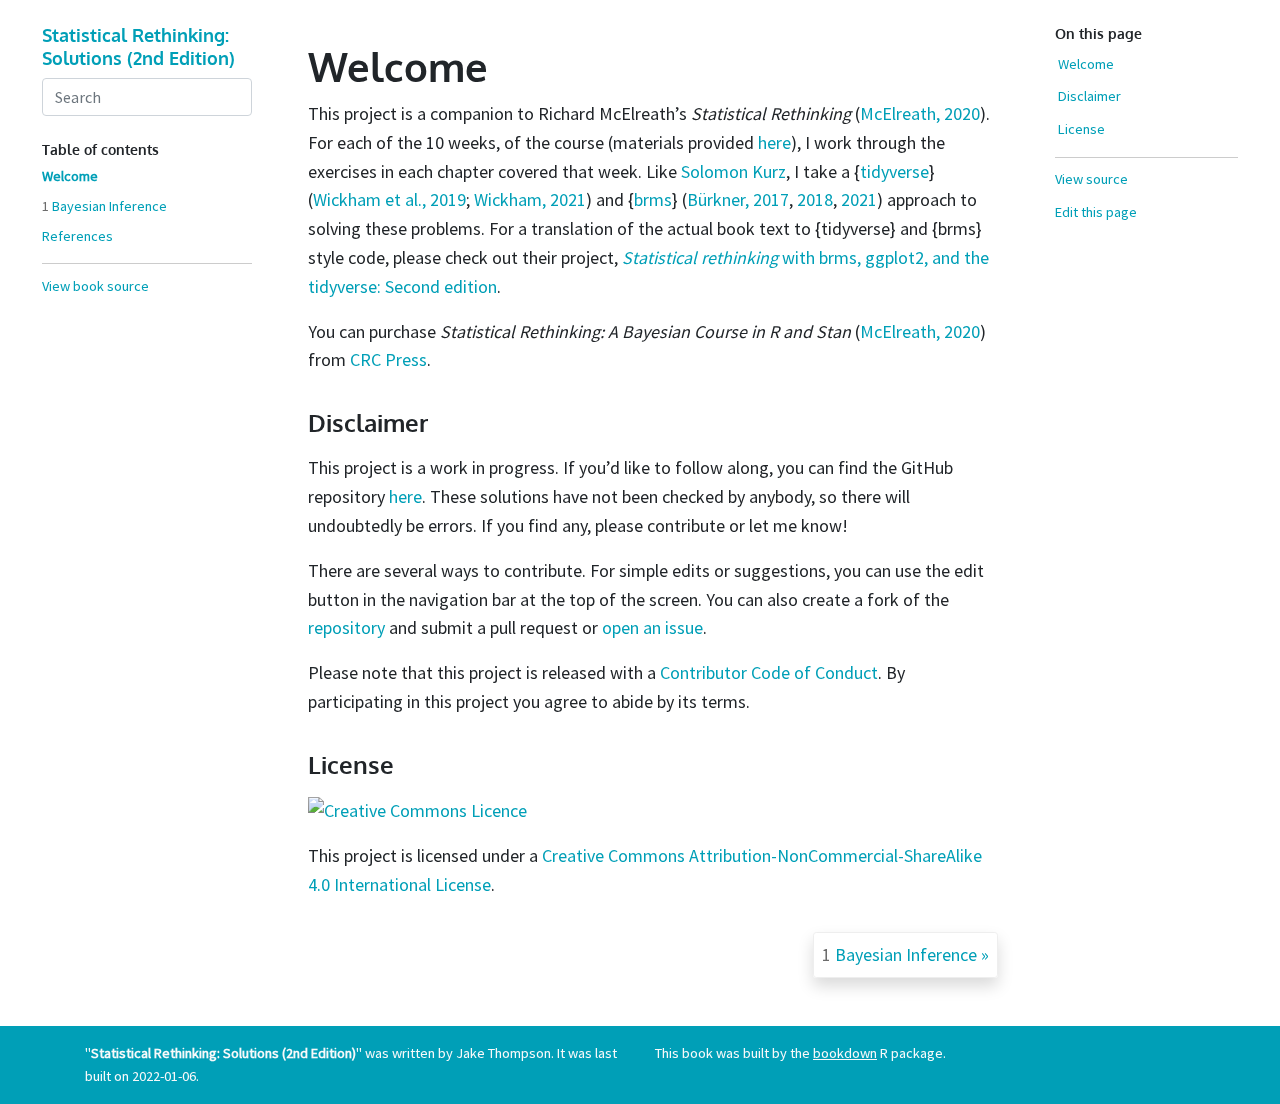
==== index.html @ bcd5f050 "Deploying to gh-pages from @ wjakethompson/sr2-solutions@e8ae9c642556e01609fbbc4aa5c7b23938e40234 🚀" ====
<!DOCTYPE html>
<html lang="en">
<head>
<meta http-equiv="Content-Type" content="text/html; charset=UTF-8">
<meta charset="utf-8">
<meta name="viewport" content="width=device-width, initial-scale=1, shrink-to-fit=no">
<title>Welcome | Statistical Rethinking: Solutions (2nd Edition)</title>
<meta name="author" content="Jake Thompson">
<meta name="description" content="This project contains solutions to exercises and homework for the second edition of Richard McElreath’s Statistical Rethinking: A Bayesian Course Using R and Stan. Solutions are offered using the tidyverse and brms packages. Thus, this project should be viewed as a companion to both the original book and Solomon Kurz’s translation of the text to tidyverse and brms syntax. Here, we extend the translation to also include solutions to the exercises and homework assignments associated with the course.">
<meta name="generator" content="bookdown 0.24 with bs4_book()">
<meta property="og:title" content="Welcome | Statistical Rethinking: Solutions (2nd Edition)">
<meta property="og:type" content="book">
<meta property="og:url" content="https://sr2-solutions.wjakethompson.com">
<meta property="og:description" content="This project contains solutions to exercises and homework for the second edition of Richard McElreath’s Statistical Rethinking: A Bayesian Course Using R and Stan. Solutions are offered using the tidyverse and brms packages. Thus, this project should be viewed as a companion to both the original book and Solomon Kurz’s translation of the text to tidyverse and brms syntax. Here, we extend the translation to also include solutions to the exercises and homework assignments associated with the course.">
<meta name="twitter:card" content="summary">
<meta name="twitter:title" content="Welcome | Statistical Rethinking: Solutions (2nd Edition)">
<meta name="twitter:site" content="@wjakethompson">
<meta name="twitter:description" content="This project contains solutions to exercises and homework for the second edition of Richard McElreath’s Statistical Rethinking: A Bayesian Course Using R and Stan. Solutions are offered using the tidyverse and brms packages. Thus, this project should be viewed as a companion to both the original book and Solomon Kurz’s translation of the text to tidyverse and brms syntax. Here, we extend the translation to also include solutions to the exercises and homework assignments associated with the course.">
<!-- JS --><script src="https://cdnjs.cloudflare.com/ajax/libs/clipboard.js/2.0.6/clipboard.min.js" integrity="sha256-inc5kl9MA1hkeYUt+EC3BhlIgyp/2jDIyBLS6k3UxPI=" crossorigin="anonymous"></script><script src="https://cdnjs.cloudflare.com/ajax/libs/fuse.js/6.4.6/fuse.js" integrity="sha512-zv6Ywkjyktsohkbp9bb45V6tEMoWhzFzXis+LrMehmJZZSys19Yxf1dopHx7WzIKxr5tK2dVcYmaCk2uqdjF4A==" crossorigin="anonymous"></script><script src="https://kit.fontawesome.com/6ecbd6c532.js" crossorigin="anonymous"></script><script src="libs/header-attrs-2.11/header-attrs.js"></script><script src="libs/jquery-3.6.0/jquery-3.6.0.min.js"></script><meta name="viewport" content="width=device-width, initial-scale=1, shrink-to-fit=no">
<link href="libs/bootstrap-4.6.0/bootstrap.min.css" rel="stylesheet">
<script src="libs/bootstrap-4.6.0/bootstrap.bundle.min.js"></script><link href="libs/_Source%20Sans%20Pro-0.4.0/font.css" rel="stylesheet">
<link href="libs/_Fira%20Code-0.4.0/font.css" rel="stylesheet">
<link href="libs/_Oxygen-0.4.0/font.css" rel="stylesheet">
<script src="libs/bs3compat-0.3.1/transition.js"></script><script src="libs/bs3compat-0.3.1/tabs.js"></script><script src="libs/bs3compat-0.3.1/bs3compat.js"></script><link href="libs/bs4_book-1.0.0/bs4_book.css" rel="stylesheet">
<script src="libs/bs4_book-1.0.0/bs4_book.js"></script><script src="https://cdnjs.cloudflare.com/ajax/libs/autocomplete.js/0.38.0/autocomplete.jquery.min.js" integrity="sha512-GU9ayf+66Xx2TmpxqJpliWbT5PiGYxpaG8rfnBEk1LL8l1KGkRShhngwdXK1UgqhAzWpZHSiYPc09/NwDQIGyg==" crossorigin="anonymous"></script><script src="https://cdnjs.cloudflare.com/ajax/libs/mark.js/8.11.1/mark.min.js" integrity="sha512-5CYOlHXGh6QpOFA/TeTylKLWfB3ftPsde7AnmhuitiTX4K5SqCLBeKro6sPS8ilsz1Q4NRx3v8Ko2IBiszzdww==" crossorigin="anonymous"></script><!-- CSS --><link rel="stylesheet" href="assets/style.css">
</head>
<body data-spy="scroll" data-target="#toc">

<div class="container-fluid">
<div class="row">
  <header class="col-sm-12 col-lg-3 sidebar sidebar-book"><a class="sr-only sr-only-focusable" href="#content">Skip to main content</a>

    <div class="d-flex align-items-start justify-content-between">
      <h1>
        <a href="index.html" title="">Statistical Rethinking: Solutions (2nd Edition)</a>
      </h1>
      <button class="btn btn-outline-primary d-lg-none ml-2 mt-1" type="button" data-toggle="collapse" data-target="#main-nav" aria-expanded="true" aria-controls="main-nav"><i class="fas fa-bars"></i><span class="sr-only">Show table of contents</span></button>
    </div>

    <div id="main-nav" class="collapse-lg">
      <form role="search">
        <input id="search" class="form-control" type="search" placeholder="Search" aria-label="Search">
</form>

      <nav aria-label="Table of contents"><h2>Table of contents</h2>
        <ul class="book-toc list-unstyled">
<li><a class="active" href="index.html">Welcome</a></li>
<li><a class="" href="bayesian-inference.html"><span class="header-section-number">1</span> Bayesian Inference</a></li>
<li><a class="" href="references.html">References</a></li>
</ul>

        <div class="book-extra">
          <p><a id="book-repo" href="https://github.com/wjakethompson/sr2-solutions">View book source <i class="fab fa-github"></i></a></p>
        </div>
      </nav>
</div>
  </header><main class="col-sm-12 col-md-9 col-lg-7" id="content"><!--bookdown:title:end--><!--bookdown:title:start--><div id="welcome" class="section level1 unnumbered">
<h1>Welcome<a class="anchor" aria-label="anchor" href="#welcome"><i class="fas fa-link"></i></a>
</h1>
<p>This project is a companion to Richard McElreath’s <em>Statistical Rethinking</em> <span class="citation">(<a href="references.html#ref-sr2" role="doc-biblioref">McElreath, 2020</a>)</span>. For each of the 10 weeks, of the course (materials provided <a href="https://github.com/rmcelreath/stat_rethinking_2022">here</a>), I work through the exercises in each chapter covered that week. Like <a href="https://twitter.com/SolomonKurz">Solomon Kurz</a>, I take a {<a href="https://tidyverse.tidyverse.org/">tidyverse</a>} <span class="citation">(<a href="references.html#ref-tidyverse2019" role="doc-biblioref">Wickham et al., 2019</a>; <a href="references.html#ref-R-tidyverse" role="doc-biblioref">Wickham, 2021</a>)</span> and {<a href="https://paul-buerkner.github.io/brms/">brms</a>} <span class="citation">(<a href="references.html#ref-brms2017" role="doc-biblioref">Bürkner, 2017</a>, <a href="references.html#ref-brms2018" role="doc-biblioref">2018</a>, <a href="references.html#ref-R-brms" role="doc-biblioref">2021</a>)</span> approach to solving these problems. For a translation of the actual book text to {tidyverse} and {brms} style code, please check out their project, <a href="https://bookdown.org/content/4857"><em>Statistical rethinking</em> with brms, ggplot2, and the tidyverse: Second edition</a>.</p>
<p>You can purchase <em>Statistical Rethinking: A Bayesian Course in R and Stan</em> <span class="citation">(<a href="references.html#ref-sr2" role="doc-biblioref">McElreath, 2020</a>)</span> from <a href="https://www.routledge.com/Statistical-Rethinking-A-Bayesian-Course-with-Examples-in-R-and-STAN/McElreath/p/book/9780367139919?utm_source=crcpress.com&amp;utm_medium=referral">CRC Press</a>.</p>
<div id="disclaimer" class="section level2 unnumbered">
<h2>Disclaimer<a class="anchor" aria-label="anchor" href="#disclaimer"><i class="fas fa-link"></i></a>
</h2>
<p>This project is a work in progress. If you’d like to follow along, you can find the GitHub repository <a href="https://github.com/wjakethompson/sr2-solutions">here</a>. These solutions have not been checked by anybody, so there will undoubtedly be errors. If you find any, please contribute or let me know!</p>
<p>There are several ways to contribute. For simple edits or suggestions, you can use the edit button in the navigation bar at the top of the screen. You can also create a fork of the <a href="https://github.com/wjakethompson/sr2-solutions">repository</a> and submit a pull request or <a href="https://github.com/wjakethompson/sr2-solutions/issues">open an issue</a>.</p>
<p>Please note that this project is released with a <a href="https://github.com/wjakethompson/sr2-solutions/blob/main/CODE_OF_CONDUCT.md">Contributor Code of Conduct</a>. By participating in this project you agree to abide by its terms.</p>
</div>
<div id="license" class="section level2 unnumbered">
<h2>License<a class="anchor" aria-label="anchor" href="#license"><i class="fas fa-link"></i></a>
</h2>
<p><a rel="license" href="http://creativecommons.org/licenses/by-nc-sa/4.0/"><img alt="Creative Commons Licence" style="border-width:0" src="https://i.creativecommons.org/l/by-nc-sa/4.0/88x31.png"></a></p>
<p>This project is licensed under a <a rel="license" href="http://creativecommons.org/licenses/by-nc-sa/4.0/">Creative Commons Attribution-NonCommercial-ShareAlike 4.0 International License</a>.</p>

</div>
</div>
  <div class="chapter-nav">
<div class="empty"></div>
<div class="next"><a href="bayesian-inference.html"><span class="header-section-number">1</span> Bayesian Inference</a></div>
</div></main><div class="col-md-3 col-lg-2 d-none d-md-block sidebar sidebar-chapter">
    <nav id="toc" data-toggle="toc" aria-label="On this page"><h2>On this page</h2>
      <ul class="nav navbar-nav">
<li><a class="nav-link" href="#welcome">Welcome</a></li>
<li><a class="nav-link" href="#disclaimer">Disclaimer</a></li>
<li><a class="nav-link" href="#license">License</a></li>
</ul>

      <div class="book-extra">
        <ul class="list-unstyled">
<li><a id="book-source" href="https://github.com/wjakethompson/sr2-solutions/blob/main/index.Rmd">View source <i class="fab fa-github"></i></a></li>
          <li><a id="book-edit" href="https://github.com/wjakethompson/sr2-solutions/edit/main/index.Rmd">Edit this page <i class="fab fa-github"></i></a></li>
        </ul>
</div>
    </nav>
</div>

</div>
</div> <!-- .container -->

<footer class="bg-primary text-light mt-5"><div class="container"><div class="row">

  <div class="col-12 col-md-6 mt-3">
    <p>"<strong>Statistical Rethinking: Solutions (2nd Edition)</strong>" was written by Jake Thompson. It was last built on 2022-01-06.</p>
  </div>

  <div class="col-12 col-md-6 mt-3">
    <p>This book was built by the <a class="text-light" href="https://bookdown.org">bookdown</a> R package.</p>
  </div>

</div></div>
</footer>
</body>
</html>
---- libs/_Oxygen-0.4.0/font.css ----
@font-face {
  font-family: 'Oxygen';
  font-style: normal;
  font-weight: 700;
  font-display: swap;
  src: url(2sDcZG1Wl4LcnbuCNWgDbA.woff) format('woff');
}
---- libs/bs4_book-1.0.0/bs4_book.css ----
/* Page structure ----------------------------------------------------------

+-----+-----------------+------+--------------+
|     | sidebar-chapter | main | sidebar-book |
+=====+=================+======+==============+
| sml | 12 (collapsed)  | 12   | -            |
| md  | 12 (collapsed)  | 9    | 3            |
| lg  | 3               | 7    | 2            |
+-----+-----------------+------+--------------+

Side uses container-fluid so we set up some additional breakpoints, to ensure
that the columns never get too wide, either individually or collectively.

*/


@media (min-width: 1200px) {
  .container-fluid {
    max-width: 95rem;
  }
  .container-fluid .row {
    justify-content: space-evenly;
  }
  .container-fluid main {
    max-width: 45rem;
  }
  .sidebar {
    max-width: 15rem;
  }

  /* Increase font-size for very wide devices */
  body {
    font-size: 18px
  }
}

main {margin-top: 1rem;}

@media (max-width: 991.98px) {
  .sidebar {
    max-width: 100%;
  }

  .collapse-lg {
    display: none;
    padding: 1rem;
    border-radius: 0.2rem;
    background: #fafafa;
    margin-top: 0.5rem;
    margin-bottom: 1rem;
    box-shadow: 5px 5px 10px rgba(0.1, 0.1, 0.1, 0.5);
    border: 1px solid var(--primary);
  }
  .book-toc {
    column-count: 2;
  }
  .sidebar-book, main {
    padding-left: 1rem;
  }
  .sidebar-book {
    margin-top: 1rem;
  }
}
@media (min-width: 992px) {
  .collapse-lg {
    display: block !important;
  }
}
.collapse-lg.show {
  display: block;
}

@media (min-width: 768px) {
  .sidebar-chapter {
    position: sticky;
    max-height: 100vh;
    top: 0;
    overflow-y: auto;
  }
}

@media (min-width: 992px) {
  .sidebar-book {
    position: sticky;
    max-height: 100vh;
    top: 0;
    overflow-y: auto;
  }
}

/* Chapter nav ----------------------------------------- */

.chapter-nav {
  display: flex;
  justify-content: space-between;
  margin-top: 2rem;
}
.chapter-nav .prev, .chapter-nav .next {
  padding: 0.5rem;
  border: 1px solid #eee;
  border-radius: 0.2rem;
  box-shadow: 0 .5rem 1rem rgba(0,0,0,.15);
}
.chapter-nav .empty {
  border: none;
}
.chapter-nav .prev a:before {
  content: "« ";
}
.chapter-nav .next a:after {
  content: " »";
}

/* Sidebar ------------------------------------------------------ */

.sidebar h1, .sidebar h2 {
  margin-top: 1.5rem;
  margin-bottom: 0.5rem;
}
.sidebar h1 {
  font-size: 1.1rem;
}
@media (max-width: 991.98px) {
  .sidebar h1 {
    font-size: 1.5rem;
    margin-top: 0rem;
  }
}
.sidebar h2 {
  font-size: 0.9rem;
}

.sidebar hr {
  margin: 0 0 0.5rem 0;
}

.sidebar li {
  margin-bottom: 0.5rem;
  font-size: 0.9rem;
  line-height: 1.5;
}

.sidebar li.book-part {
  margin-top: 1rem;
}

.book-toc .active {
  font-weight: bolder;
}

.book-extra {
  border-top: 1px solid #ccc;
  margin-top: 0.5rem;
  padding-top: 0.5rem;
  font-size: 0.9rem;
}

.book-extra i {
  font-size: 1.2em;
}

/* Sticky footer ----------------------------------------- */
html, body {height: 100%}

body {
  display: flex;
  flex-direction: column;
}
.container-fluid {
  flex: 1 0 auto;
}
footer {
  flex-shrink: 0;
  font-size: 0.9rem;

}
footer a {
  text-decoration: underline;
}

/* Scrollspy --------------------------------------------- */

nav[data-toggle="toc"] .nav > li {
  margin-bottom: calc(0.5rem - 3px);
}

nav[data-toggle="toc"] .nav > li > a {
  padding: 3px;
  display: block;
}

nav[data-toggle="toc"] .nav > li > a:hover {
  text-decoration: underline;
}

nav[data-toggle="toc"] .nav a.nav-link.active,
nav[data-toggle="toc"] .nav .nav-link.active > li > a {
  background-color: #eee;
}

/* Nav: second level (shown on .active) */
nav[data-toggle="toc"] .nav-link + ul {
  display: none;
}
nav[data-toggle="toc"] .nav-link.active + ul {
  margin-top: 3px;
  display: block;
}

nav[data-toggle="toc"] .nav .nav > li {
  margin-bottom: 0;
}
nav[data-toggle="toc"] .nav .nav > li > a {
  margin-left: 10px;
}
/* Figures -------------------------------------------- */

.figure, .inline-figure {
  width: 100%;
  overflow-x: auto;
}

.inline-figure {
  border: solid 2px #f1f1f1;
  margin-bottom: 1rem; /* to match <p> */
}

.figure {
  border-top: 2px solid #eee;
  border-bottom: 2px solid #eee;
  margin:  1.5rem -0.5rem 1rem -0.5rem;
  padding: 1.5rem    0    1rem      1rem;
}

@media (max-width: 767.98px) {
  .figure {
    margin: 1.5rem -1rem 1.5rem -1rem;
    padding: 1.5rem;
    width: 100vw;
  }
}

caption, p.caption {
  text-align: left;
  margin-top: 1rem;
  margin-bottom: 0;
  font-size: 0.9rem;
  color: #777;
}

/* Headings -------------------------------------------- */

h2 {
  margin-top: 2rem;
  margin-bottom: 1rem;
  font-size: 1.5rem;
}
h3 { margin-top: 1.5em; font-size: 1.2rem; }
h4 { margin-top: 1.5em; font-size: 1.1rem; }
h5 { margin-top: 1.5em; font-size: 1rem; }

h1, h2, h3, h4, h5 {
  line-height: 1.3;
}

.header-section-number {
  color: #6C6C6C;
  font-weight: normal;
}

.dropdown-item .header-section-number {
  position: absolute;
  width: 2rem;
  left: -1rem;
  display: block;
  text-align: right;
}

.anchor {
  font-size: max(0.5em, 1rem);
  margin-left: 0.5rem;
  display: none;
}
h1:hover .anchor,
h2:hover .anchor,
h3:hover .anchor,
h4:hover .anchor,
h5:hover .anchor,
h6:hover .anchor {
  display: inline;
}

/* Tables ---------------------------------------------- */

.inline-table {
  overflow-x: auto;
}

table.kable_wrapper td {
  vertical-align: top;
}


/* Footnotes --------------------------------------------- */

.popover {
  max-width: min(100vw, 32rem);
  font-size: 0.9rem;
  box-shadow: 4px 4px 8px rgba(0, 0, 0, 0.3);
}
.popover-body {
  padding: 0.75rem;
}
.popover-body p:last-child {
  margin-bottom: 0;
}

a.footnote-ref {
  cursor: pointer;
}

/* Search ---------------------------------------------- */

mark {
  background: linear-gradient(-100deg,
    hsla(48,92%,75%,.3),
    hsla(48,92%,75%,.7) 95%,
    hsla(48,92%,75%,.1)
  )
}

.algolia-autocomplete .aa-hint {
  color: #999;
}
.algolia-autocomplete .aa-dropdown-menu {
  width: min(100%, 20rem);
  background-color: #fff;
  border: 1px solid var(--gray);
  border-radius: 0.2rem;
  margin-top: 2px;

  max-height: 50vh;
  overflow-y: auto;
}
.algolia-autocomplete .aa-dropdown-menu .aa-suggestion {
  cursor: pointer;
  padding: 5px 4px;
  border-bottom: 1px #ddd solid;
  font-size: 0.9rem;
}
.algolia-autocomplete .aa-dropdown-menu .aa-suggestion.aa-cursor {
  background-color: #B2D7FF;
}

/* Code ------------------------------------------------ */

pre {
  position: relative;
  overflow: auto;
  border: 1px solid #eee;
  padding: 0.5rem;
  margin: 0 -0.5rem 1rem -0.5rem;
  background-image: linear-gradient(160deg,#f8f8f8 0,#f1f1f1 100%);
}

@media (max-width: 767.98px) {
  /* Make background span full width on mobile */
  .section > .sourceCode > pre {
    margin: 0 -1rem 1rem -1rem;
    padding: 0.5rem 1rem;
    width: 100vw;
  }
}

code {
  background-color: #f8f8f8;
}

pre code {
  background-color: transparent;
  word-break: normal; /* force wide blocks to scroll, not wrap */
  word-wrap: normal;
}

pre, code {
  border-radius: 0.2rem;
  color: #212529; /* match text colour */
}
code a:any-link {
  color: inherit; /* use colour from syntax highlighting */
  text-decoration: underline;
  text-decoration-color: #ccc;
}

/* copy button */

div.sourceCode {
  position: relative;
}

.btn-copy {
  position: absolute;
  top: 0rem;
  right: -0.5rem; /* coherent with pre margin rule */
}

div.sourceCode > button {
  filter: opacity(50%);
}

div.sourceCode > button:hover {
  filter: opacity(100%);
}

div.sourceCode > button > i.bi::before {
  display: inline-block;
  height: 1rem;
  width: 1rem;
  content: "";
  vertical-align: -0.125em;
  background-image: url('data:image/svg+xml,<svg xmlns="http://www.w3.org/2000/svg" width="16" height="16" fill="currentColor" viewBox="0 0 16 16"><path d="M4 1.5H3a2 2 0 0 0-2 2V14a2 2 0 0 0 2 2h10a2 2 0 0 0 2-2V3.5a2 2 0 0 0-2-2h-1v1h1a1 1 0 0 1 1 1V14a1 1 0 0 1-1 1H3a1 1 0 0 1-1-1V3.5a1 1 0 0 1 1-1h1v-1z"/><path d="M9.5 1a.5.5 0 0 1 .5.5v1a.5.5 0 0 1-.5.5h-3a.5.5 0 0 1-.5-.5v-1a.5.5 0 0 1 .5-.5h3zm-3-1A1.5 1.5 0 0 0 5 1.5v1A1.5 1.5 0 0 0 6.5 4h3A1.5 1.5 0 0 0 11 2.5v-1A1.5 1.5 0 0 0 9.5 0h-3z"/></svg>');
  background-repeat: no-repeat;
  background-size: 1rem 1rem;
}

div.sourceCode > button.btn-copy-checked > .bi::before {
  background-image: url('data:image/svg+xml,<svg xmlns="http://www.w3.org/2000/svg" width="16" height="16" fill="currentColor" viewBox="0 0 16 16"><path d="M13.854 3.646a.5.5 0 0 1 0 .708l-7 7a.5.5 0 0 1-.708 0l-3.5-3.5a.5.5 0 1 1 .708-.708L6.5 10.293l6.646-6.647a.5.5 0 0 1 .708 0z"/></svg>');
}

/* https://github.com/rstudio/distill/blob/master/inst/rmarkdown/templates/distill_article/resources/a11y.theme + https://gist.github.com/hadley/f53b6e92df20994fdabe6562d284728a */
code span.ot {color:#007faa}
code span.at {color:#7d9029}
code span.ss {color:#bb6688}
code span.an {color:#545454;}
code span.fu {color:#4254A7}
code span.st {color:#008000}
code span.cf {color:#007faa;}
code span.op {color:#696969}
code span.er {color:#ff0000;}
code span.bn {color:#a1024a}
code span.al {color:#ff0000;}
code span.va {color:#19177c}
code span.bu {}
code span.ex {}
code span.pp {color:#bc7a00}
code span.in {color:#545454;}
code span.vs {color:#008000}
code span.wa {color:#545454; font-style: italic}
code span.do {color:#ba2121; font-style: italic}
code span.im {}
code span.ch {color:#008000}
code span.dt {color:#aa5d00}
code span.fl {color:#a1024a}
code span.co {color:#545454}
code span.cv {color:#545454; font-style: italic}
code span.cn {color:#d91e18}
code span.sc {color:#008000}
code span.dv {color:#a1024a}
code span.kw {color:#007faa;}

/* Misc typography ---------------------------------------------- */

a {
  overflow-wrap: break-word;
  word-wrap: break-word;
}

blockquote {
  border-left: 0.5rem solid #eee;
  padding-left: 0.5rem;
  margin-left: -0.5rem;
}

body {
  line-height: 1.6;
}

.smallcaps {
  font-variant: small-caps;
}

/* special callout blocks */

.rmdnote, .rmdcaution, .rmdimportant, .rmdtip, .rmdwarning {
  margin: 1rem calc(-2px - 0.5em);
  padding: 1rem;
  border: 2px solid #eee;
}

.rmdnote > *:last-child, .rmdcaution > *:last-child, .rmdimportant > *:last-child, .rmdtip > *:last-child, .rmdwarning > *:last-child {
  margin-bottom: 0;
}

@media (max-width: 767.98px) {
  .rmdnote, .rmdcaution, .rmdimportant, .rmdtip, .rmdwarning {
    margin: 1rem -1rem;
    border-width: 4px;
  }
}

.rmdnote {
  border-color: var(--primary);
}
.rmdimportant {
  border-color: var(--success);
}
.rmdcaution {
  border-color: var(--danger);
}
.rmdwarning {
  border-color: var(--warning);
}
.rmdtip {
  border-color: var(--info);
}

.rmdcaution pre, .rmdimportant pre, .rmdnote pre, .rmdtip pre, .rmdwarning pre {
  /* Make code blocks full width in rmdnote */
  margin: 0 -1rem 1rem -1rem;
  padding: 1rem;
}

.rmdcaution .btn-copy, .rmdimportant .btn-copy, .rmdnote .btn-copy, .rmdtip .btn-copy, .rmdwarning .btn-copy {
  /* Needs to be set according to margin in callout pre block */
  right: -1rem;
}

main ul {
 list-style-type: square;
}
main ol, main ul {
  padding-left: 25px;
  margin-bottom: 0;
}
main li {
  margin-bottom: 0.5rem;
}
main ol > li:first-child, main ul > li:first-child {
  margin-top: 0.5rem;
}

/* Cover image */

img.cover {
  float: right;
  margin: 0 1rem 0 1rem;
  box-shadow: 0 .5rem 1rem rgba(0,0,0,.15);
}
@media (max-width: 767.98px) {
  img.cover {
    float: none;
    display: block;
    margin: 0 auto 1rem auto;
  }
}
---- assets/style.css ----
/* -----------div tips------------- */
div.csl-entry {
    padding-bottom: 1rem;
    text-indent: -1.5rem;
    margin-left: 1.5rem;
}

div.question pre {
  font-size: 80%;
  margin-bottom: 0rem;
}

div.question {
  padding: 0.5em 1em 0.5em 1em;
  margin: 1em -0.5em;
  color: #272727;
  background-color: #d6faff;
}

div.question blockquote {
  border-left: 4px solid #009fb7;
  margin-bottom: 0;
  padding-bottom: 0.05em;
  padding-top:0.05em;
  color: #272727;
  opacity: 1;
}

div.question div.sourceCode {
  margin-left: -0.5rem;
  border-left: 4px solid #009fb7;
  padding-top: 0.5rem;
  padding-bottom: 0.5rem;
  padding-left: 1.5rem;
}

/*

.book .book-body .page-wrapper .page-inner section.normal .question blockquote {
  margin-bottom: 0;
  padding-bottom: 0.01em;
  border-left-width: 4px;
  border-left-style: solid;
  border-left-color: #009fb7;
  color: #272727;
  opacity: 1;
}

.book .book-body .page-wrapper .page-inner section.normal .question blockquote:last-child {
  margin-bottom: 0;
  padding-bottom: 0;
  border-left-width: 4px;
  border-left-style: solid;
  border-left-color: #009fb7;
  color: #272727;
  opacity: 1;
}

div.question .sourceCode {
  margin-bottom: 0;
  margin-top: 0;
  border-left-width: 4px;
  border-left-style: solid;
  border-left-color: #009fb7;
  padding: 0 0 0.85em 0.85em;
}

div.question.code-question .sourceCode {
  margin-bottom: 0.85em;
  margin-top: 0;
  border-left-width: 4px;
  border-left-style: solid;
  border-left-color: #009fb7;
  padding: 0 0 0 0.85em;
}

div.table-question {
  padding-left: 0.85em;
  border-left: 4px solid #009fb7;
}

div.question.code-question div.table-question {
  padding-bottom: 0.01em;
}

div.question.return {
  background-color: #ffd6d6;
}

.book .book-body .page-wrapper .page-inner section.normal .question.return blockquote {
  border-left-color: #ff0000;
}

.book .book-body .page-wrapper .page-inner section.normal .question.return blockquote:last-child {
  border-left-color: #ff0000;
}

*/
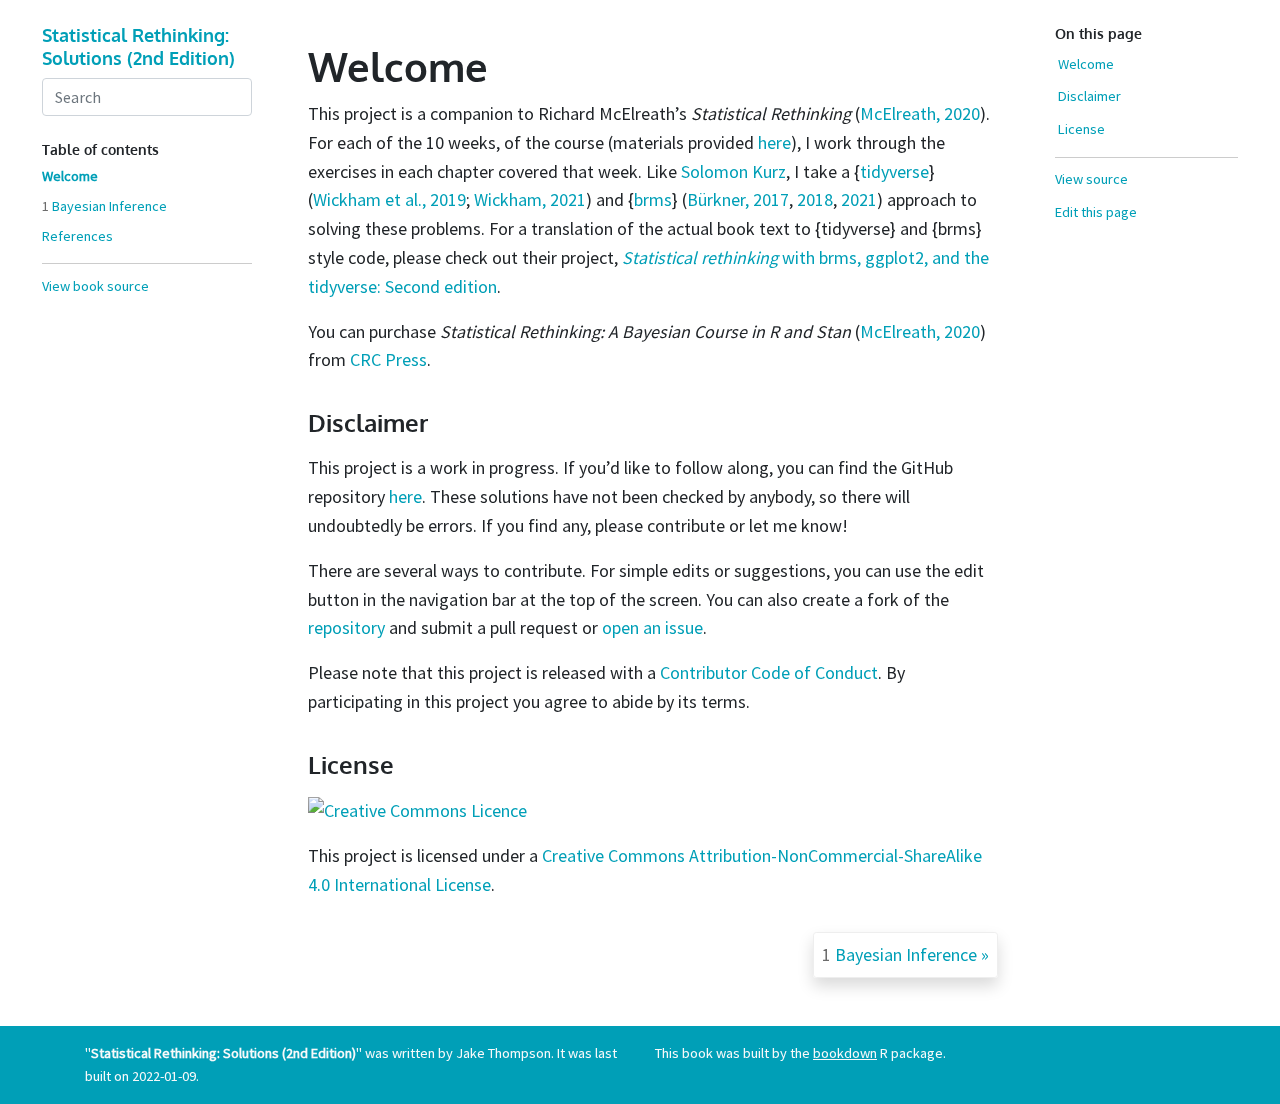
==== commit 92e4ea57: "Deploying to gh-pages from @ wjakethompson/sr2-solutions@dc14f895cdaeed038a3b710b3358fd3ae7be565c 🚀" ====
--- a/index.html
+++ b/index.html
@@ -100,7 +100,7 @@
 <footer class="bg-primary text-light mt-5"><div class="container"><div class="row">
 
   <div class="col-12 col-md-6 mt-3">
-    <p>"<strong>Statistical Rethinking: Solutions (2nd Edition)</strong>" was written by Jake Thompson. It was last built on 2022-01-06.</p>
+    <p>"<strong>Statistical Rethinking: Solutions (2nd Edition)</strong>" was written by Jake Thompson. It was last built on 2022-01-09.</p>
   </div>
 
   <div class="col-12 col-md-6 mt-3">
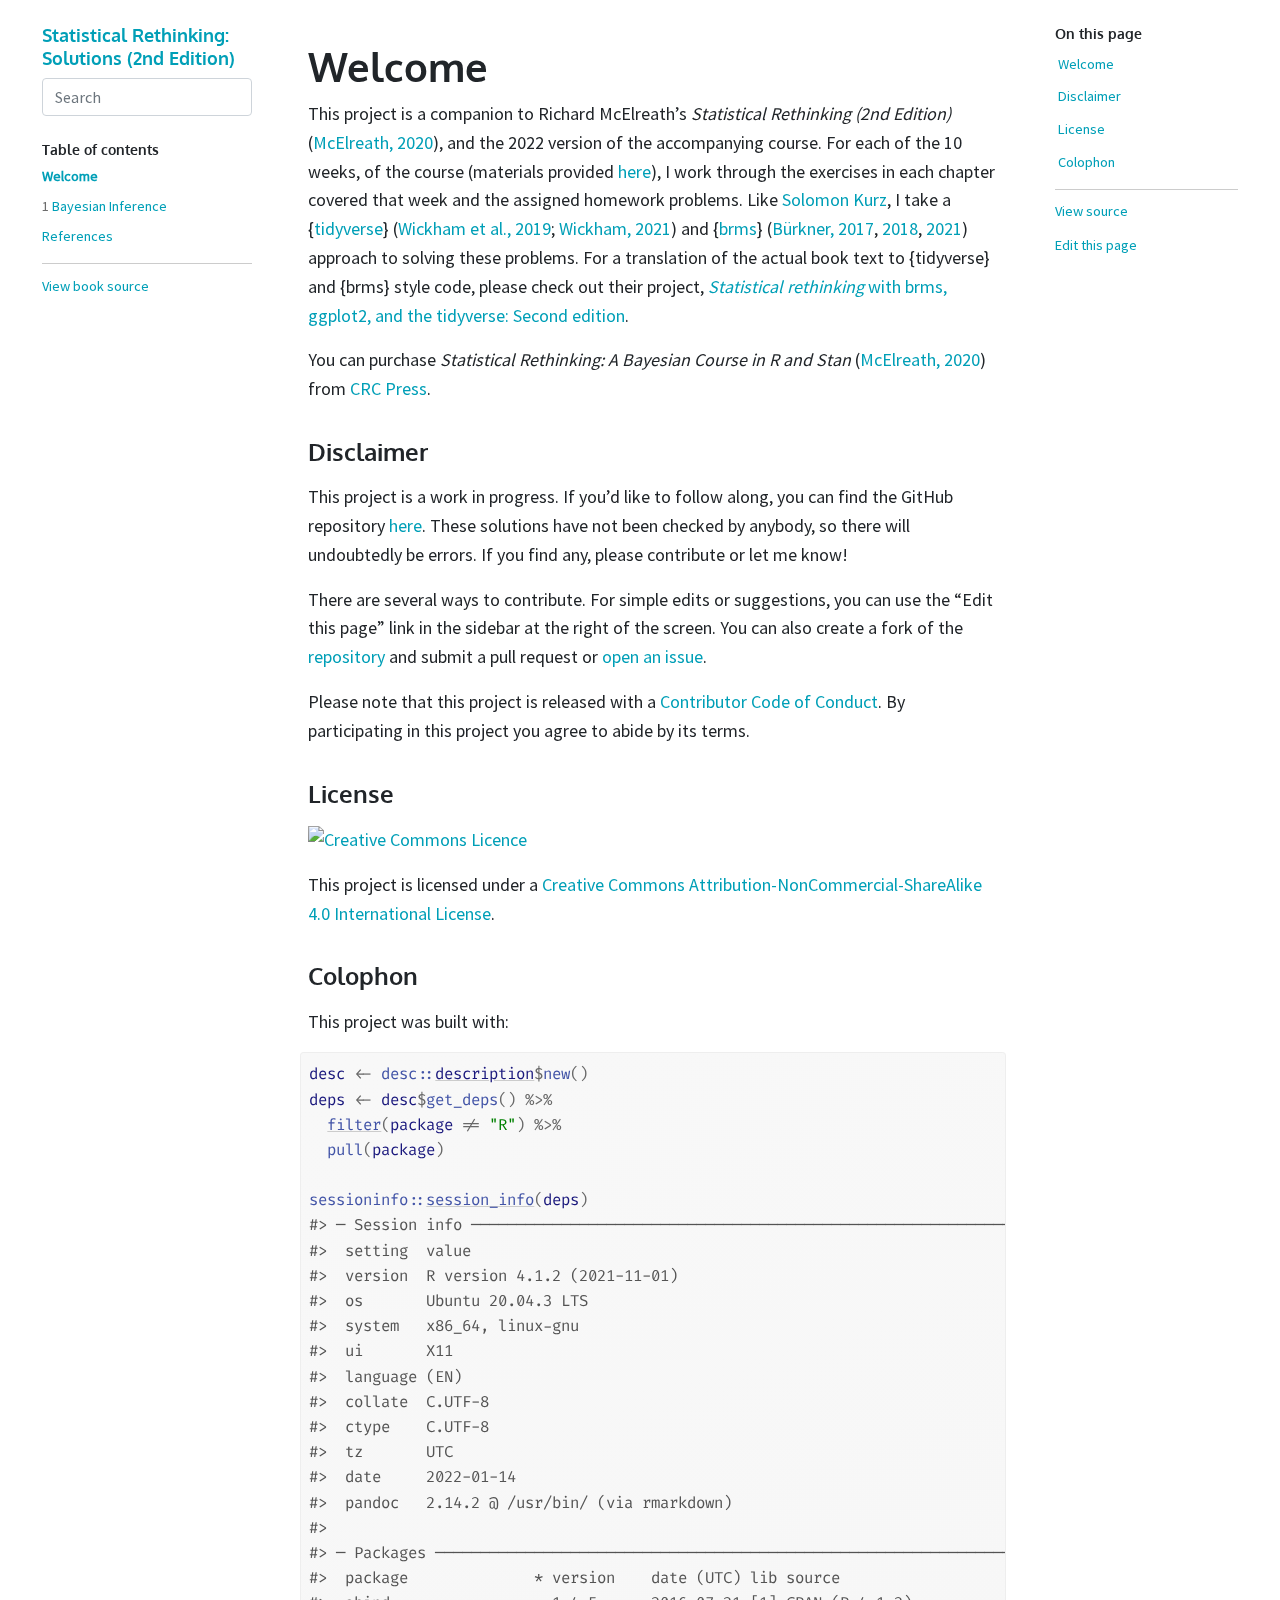
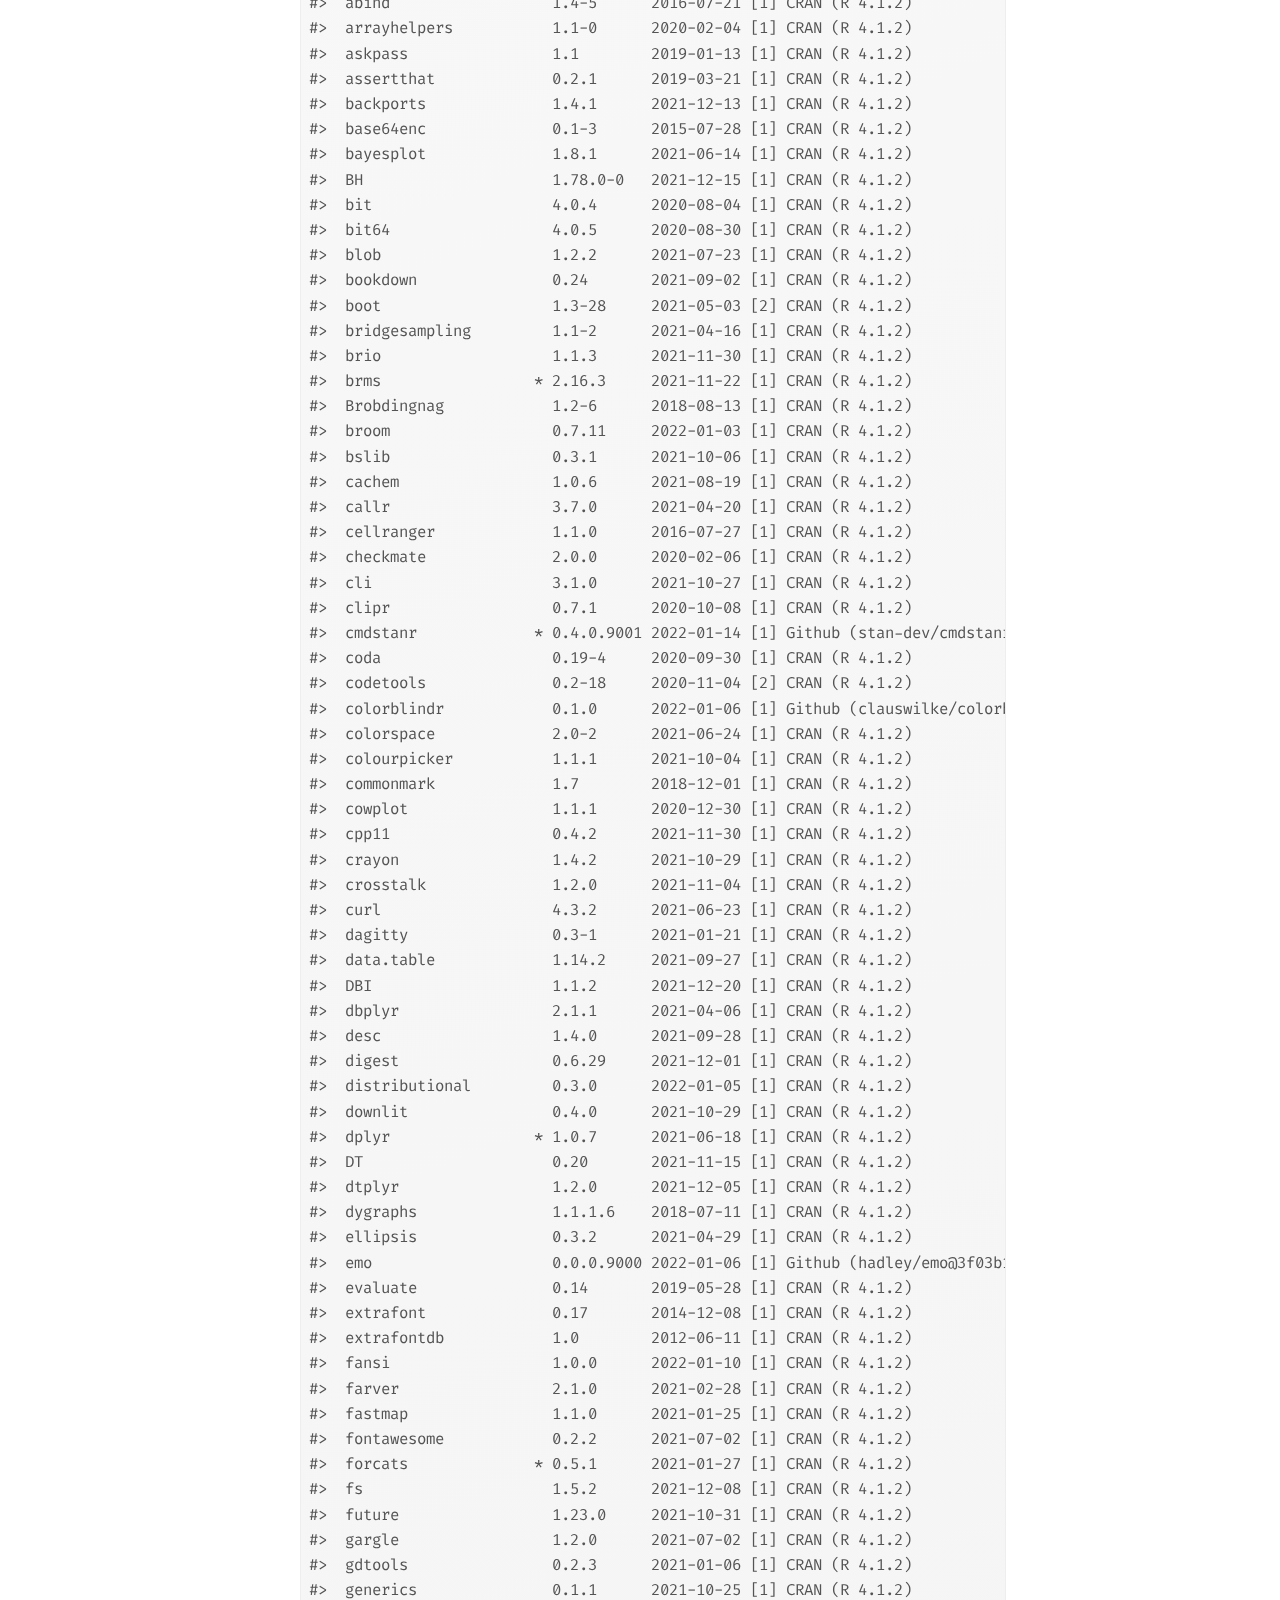
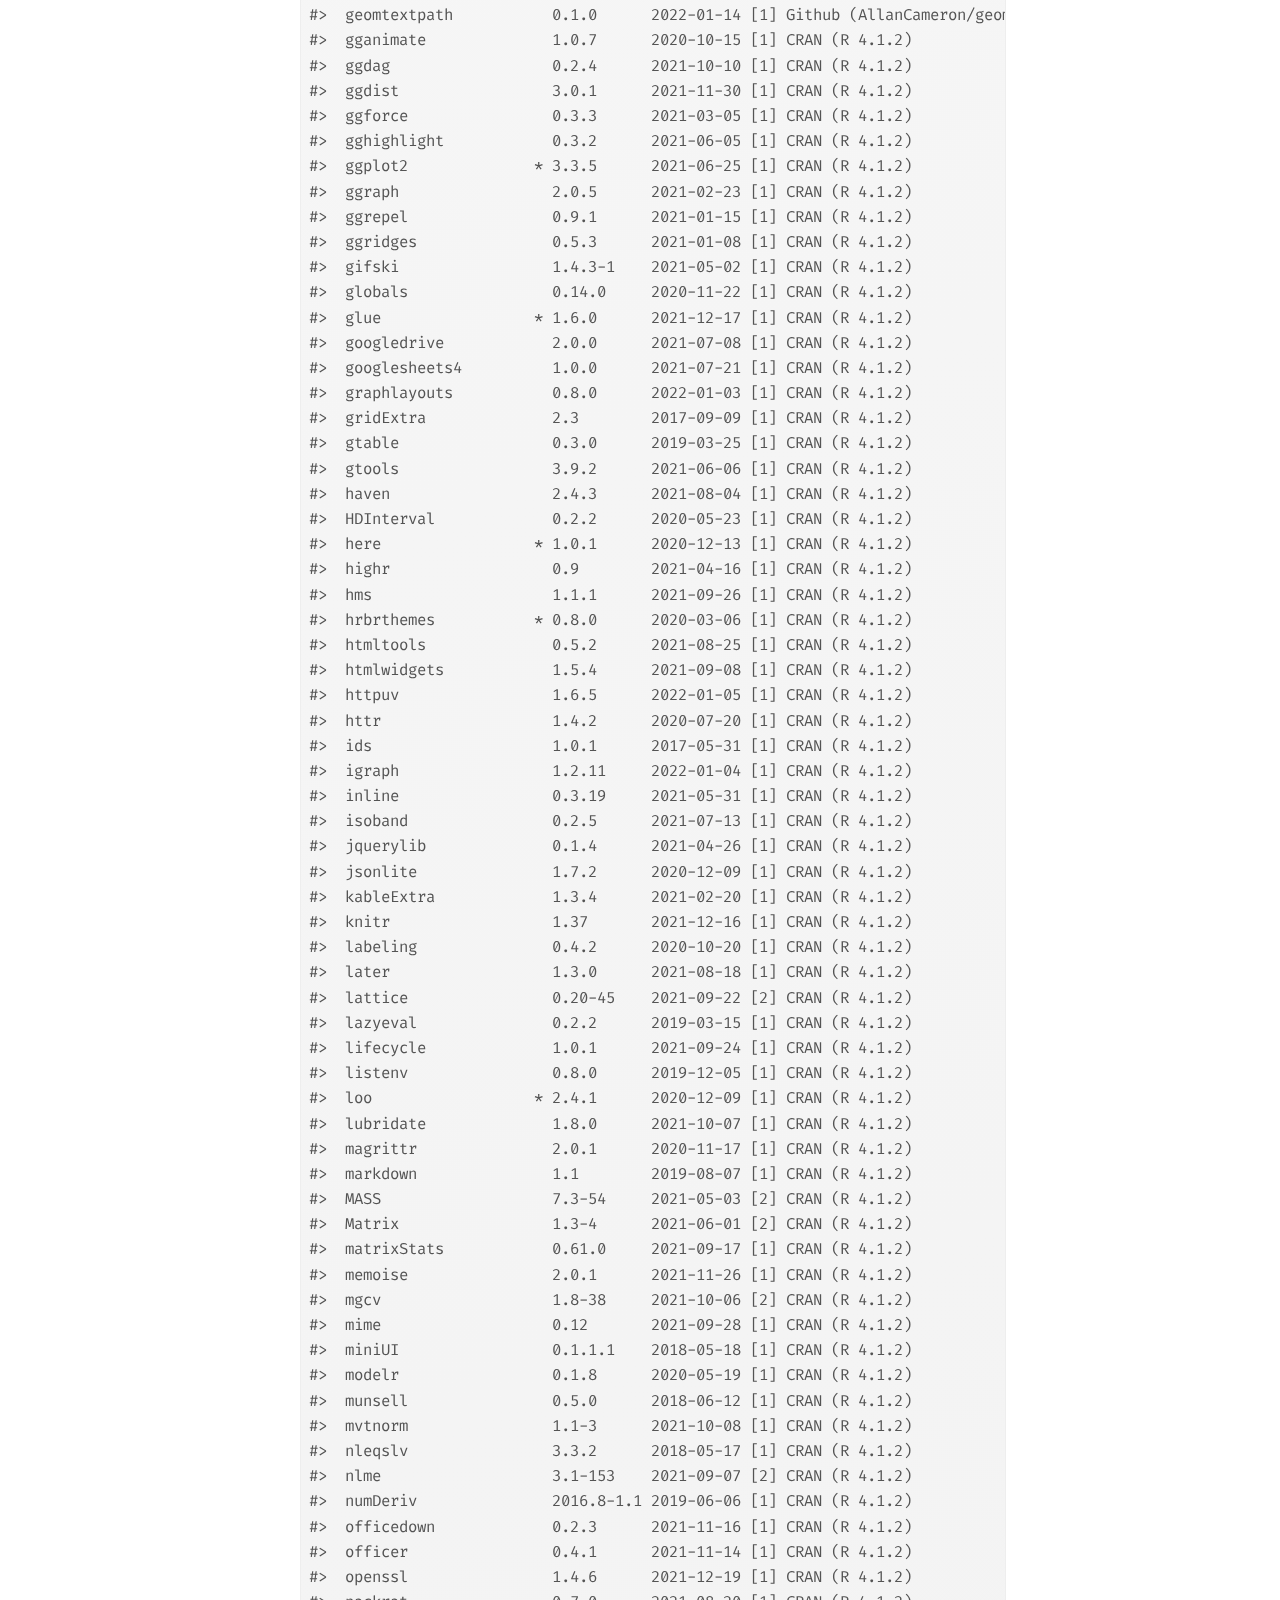
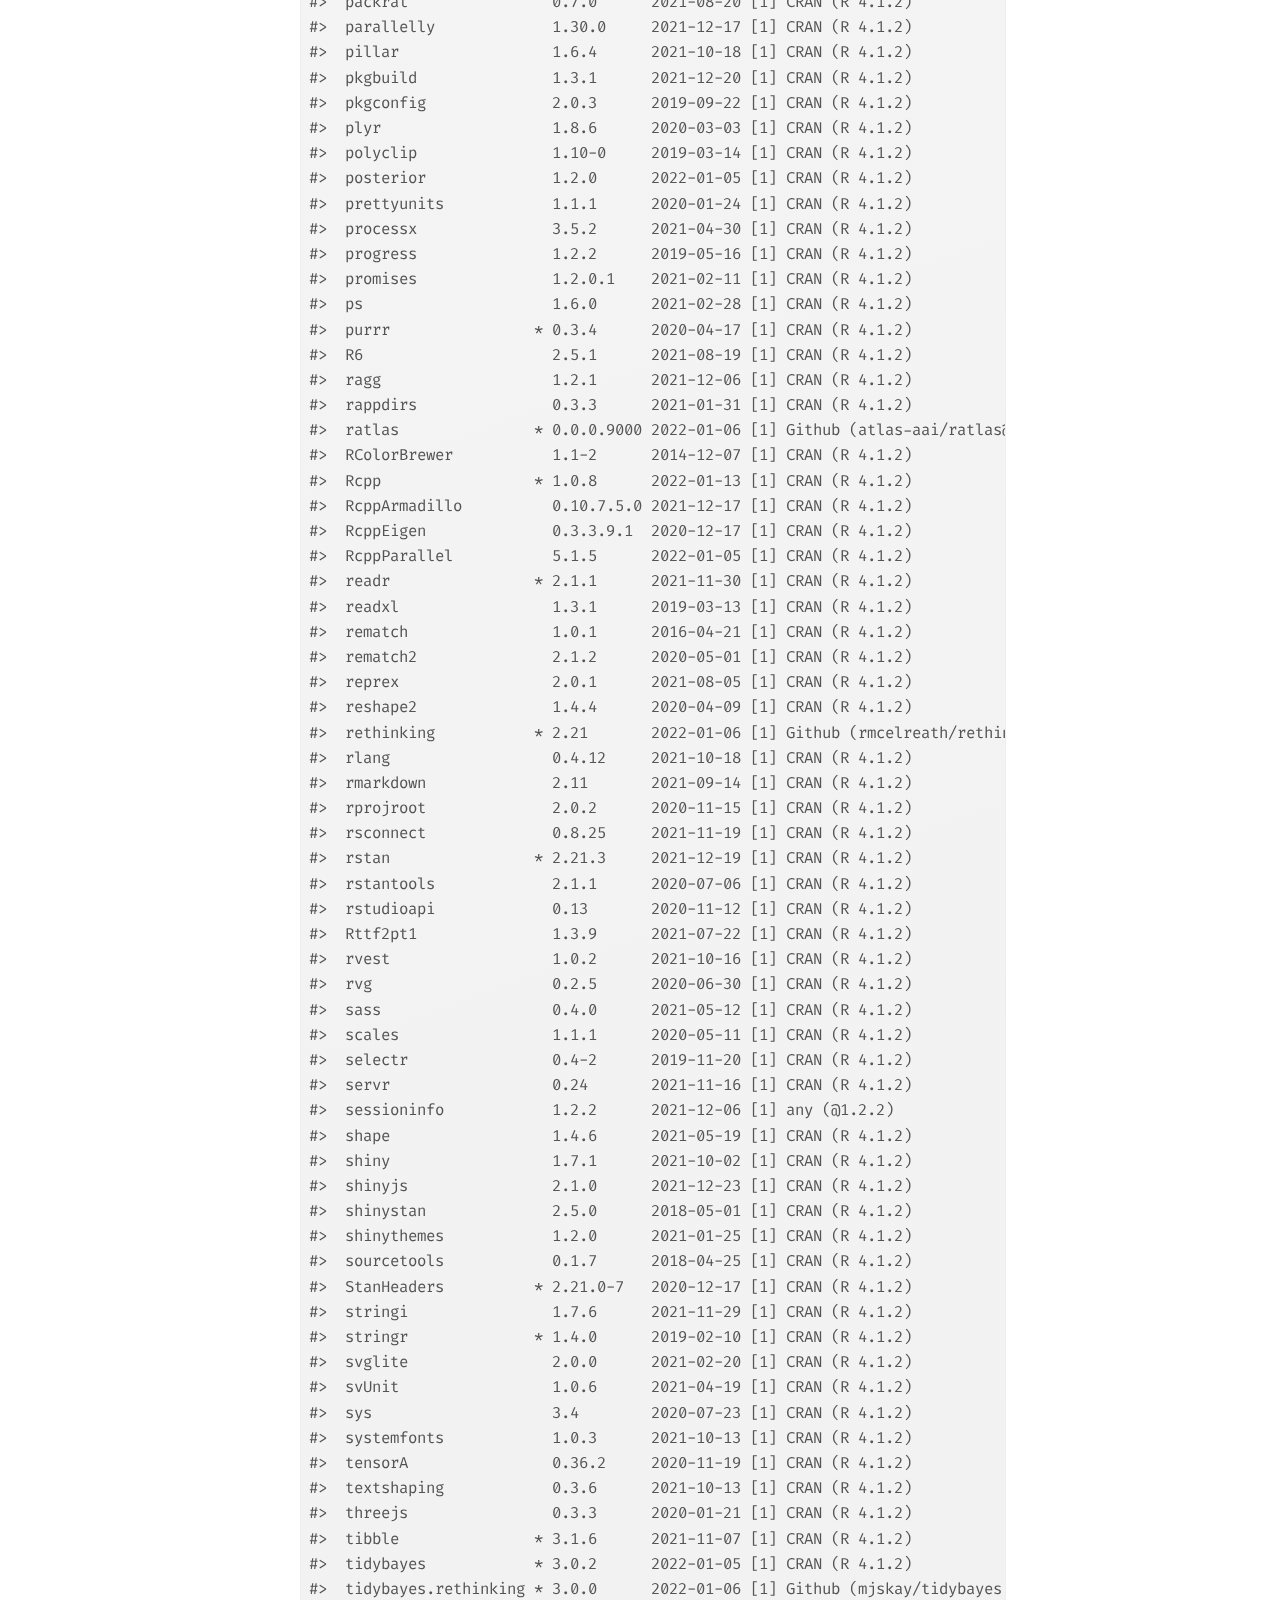
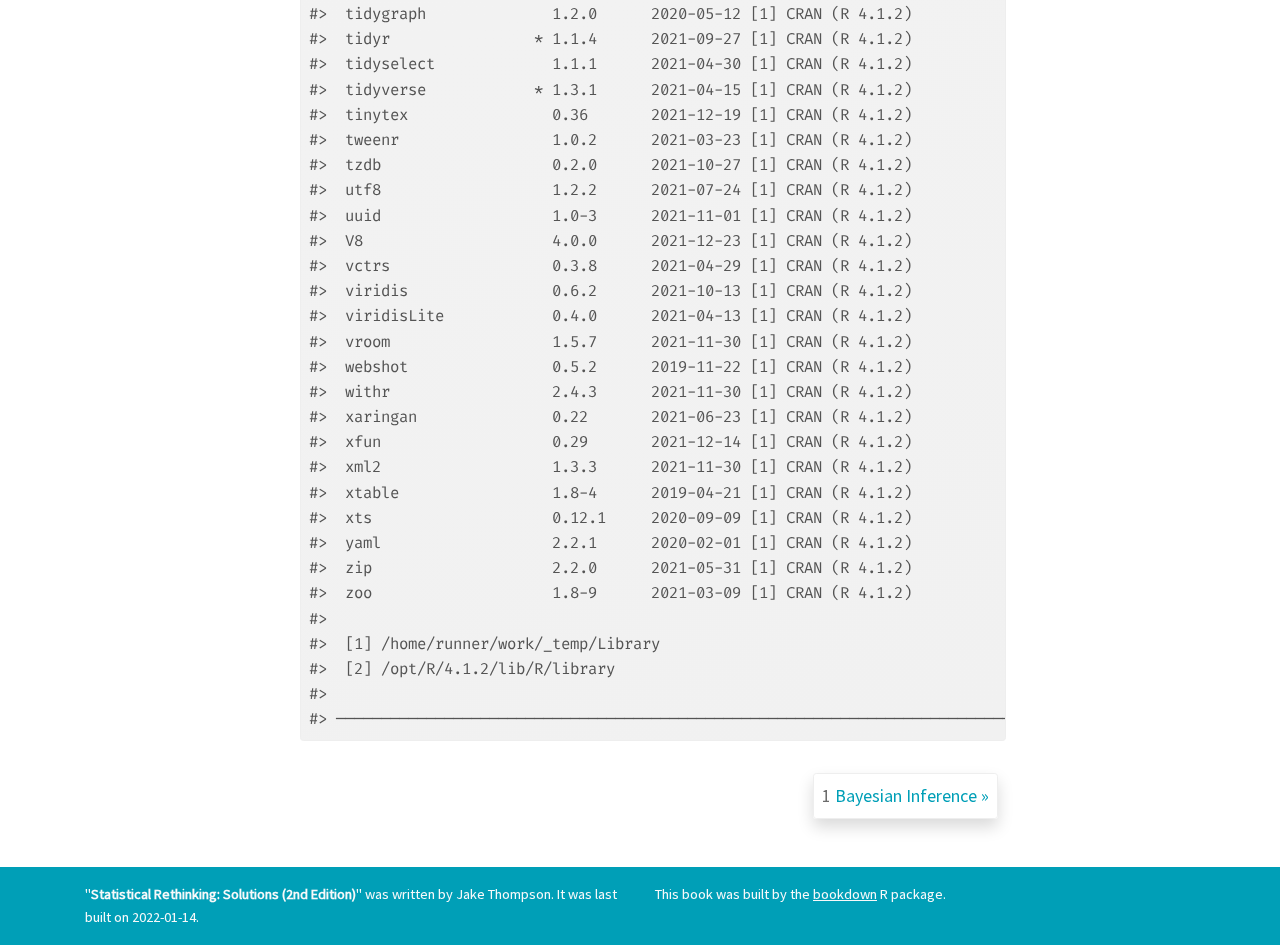
==== commit 519e886c: "Deploying to gh-pages from @ wjakethompson/sr2-solutions@c7b103e268371d883b91aaf03b48713b6437f095 🚀" ====
--- a/index.html
+++ b/index.html
@@ -57,13 +57,13 @@
   </header><main class="col-sm-12 col-md-9 col-lg-7" id="content"><!--bookdown:title:end--><!--bookdown:title:start--><div id="welcome" class="section level1 unnumbered">
 <h1>Welcome<a class="anchor" aria-label="anchor" href="#welcome"><i class="fas fa-link"></i></a>
 </h1>
-<p>This project is a companion to Richard McElreath’s <em>Statistical Rethinking</em> <span class="citation">(<a href="references.html#ref-sr2" role="doc-biblioref">McElreath, 2020</a>)</span>. For each of the 10 weeks, of the course (materials provided <a href="https://github.com/rmcelreath/stat_rethinking_2022">here</a>), I work through the exercises in each chapter covered that week. Like <a href="https://twitter.com/SolomonKurz">Solomon Kurz</a>, I take a {<a href="https://tidyverse.tidyverse.org/">tidyverse</a>} <span class="citation">(<a href="references.html#ref-tidyverse2019" role="doc-biblioref">Wickham et al., 2019</a>; <a href="references.html#ref-R-tidyverse" role="doc-biblioref">Wickham, 2021</a>)</span> and {<a href="https://paul-buerkner.github.io/brms/">brms</a>} <span class="citation">(<a href="references.html#ref-brms2017" role="doc-biblioref">Bürkner, 2017</a>, <a href="references.html#ref-brms2018" role="doc-biblioref">2018</a>, <a href="references.html#ref-R-brms" role="doc-biblioref">2021</a>)</span> approach to solving these problems. For a translation of the actual book text to {tidyverse} and {brms} style code, please check out their project, <a href="https://bookdown.org/content/4857"><em>Statistical rethinking</em> with brms, ggplot2, and the tidyverse: Second edition</a>.</p>
+<p>This project is a companion to Richard McElreath’s <em>Statistical Rethinking (2nd Edition)</em> <span class="citation">(<a href="references.html#ref-sr2" role="doc-biblioref">McElreath, 2020</a>)</span>, and the 2022 version of the accompanying course. For each of the 10 weeks, of the course (materials provided <a href="https://github.com/rmcelreath/stat_rethinking_2022">here</a>), I work through the exercises in each chapter covered that week and the assigned homework problems. Like <a href="https://twitter.com/SolomonKurz">Solomon Kurz</a>, I take a {<a href="https://tidyverse.tidyverse.org/">tidyverse</a>} <span class="citation">(<a href="references.html#ref-tidyverse2019" role="doc-biblioref">Wickham et al., 2019</a>; <a href="references.html#ref-R-tidyverse" role="doc-biblioref">Wickham, 2021</a>)</span> and {<a href="https://paul-buerkner.github.io/brms/">brms</a>} <span class="citation">(<a href="references.html#ref-brms2017" role="doc-biblioref">Bürkner, 2017</a>, <a href="references.html#ref-brms2018" role="doc-biblioref">2018</a>, <a href="references.html#ref-R-brms" role="doc-biblioref">2021</a>)</span> approach to solving these problems. For a translation of the actual book text to {tidyverse} and {brms} style code, please check out their project, <a href="https://bookdown.org/content/4857"><em>Statistical rethinking</em> with brms, ggplot2, and the tidyverse: Second edition</a>.</p>
 <p>You can purchase <em>Statistical Rethinking: A Bayesian Course in R and Stan</em> <span class="citation">(<a href="references.html#ref-sr2" role="doc-biblioref">McElreath, 2020</a>)</span> from <a href="https://www.routledge.com/Statistical-Rethinking-A-Bayesian-Course-with-Examples-in-R-and-STAN/McElreath/p/book/9780367139919?utm_source=crcpress.com&amp;utm_medium=referral">CRC Press</a>.</p>
 <div id="disclaimer" class="section level2 unnumbered">
 <h2>Disclaimer<a class="anchor" aria-label="anchor" href="#disclaimer"><i class="fas fa-link"></i></a>
 </h2>
 <p>This project is a work in progress. If you’d like to follow along, you can find the GitHub repository <a href="https://github.com/wjakethompson/sr2-solutions">here</a>. These solutions have not been checked by anybody, so there will undoubtedly be errors. If you find any, please contribute or let me know!</p>
-<p>There are several ways to contribute. For simple edits or suggestions, you can use the edit button in the navigation bar at the top of the screen. You can also create a fork of the <a href="https://github.com/wjakethompson/sr2-solutions">repository</a> and submit a pull request or <a href="https://github.com/wjakethompson/sr2-solutions/issues">open an issue</a>.</p>
+<p>There are several ways to contribute. For simple edits or suggestions, you can use the “Edit this page” link in the sidebar at the right of the screen. You can also create a fork of the <a href="https://github.com/wjakethompson/sr2-solutions">repository</a> and submit a pull request or <a href="https://github.com/wjakethompson/sr2-solutions/issues">open an issue</a>.</p>
 <p>Please note that this project is released with a <a href="https://github.com/wjakethompson/sr2-solutions/blob/main/CODE_OF_CONDUCT.md">Contributor Code of Conduct</a>. By participating in this project you agree to abide by its terms.</p>
 </div>
 <div id="license" class="section level2 unnumbered">
@@ -71,6 +71,253 @@
 </h2>
 <p><a rel="license" href="http://creativecommons.org/licenses/by-nc-sa/4.0/"><img alt="Creative Commons Licence" style="border-width:0" src="https://i.creativecommons.org/l/by-nc-sa/4.0/88x31.png"></a></p>
 <p>This project is licensed under a <a rel="license" href="http://creativecommons.org/licenses/by-nc-sa/4.0/">Creative Commons Attribution-NonCommercial-ShareAlike 4.0 International License</a>.</p>
+</div>
+<div id="colophon" class="section level2 unnumbered">
+<h2>Colophon<a class="anchor" aria-label="anchor" href="#colophon"><i class="fas fa-link"></i></a>
+</h2>
+<p>This project was built with:</p>
+<div class="sourceCode" id="cb1"><pre class="downlit sourceCode r">
+<code class="sourceCode R"><span class="va">desc</span> <span class="op">&lt;-</span> <span class="fu">desc</span><span class="fu">::</span><span class="va"><a href="https://rdrr.io/pkg/desc/man/description.html">description</a></span><span class="op">$</span><span class="fu">new</span><span class="op">(</span><span class="op">)</span>
+<span class="va">deps</span> <span class="op">&lt;-</span> <span class="va">desc</span><span class="op">$</span><span class="fu">get_deps</span><span class="op">(</span><span class="op">)</span> <span class="op">%&gt;%</span> 
+  <span class="fu"><a href="https://rdrr.io/r/stats/filter.html">filter</a></span><span class="op">(</span><span class="va">package</span> <span class="op">!=</span> <span class="st">"R"</span><span class="op">)</span> <span class="op">%&gt;%</span> 
+  <span class="fu">pull</span><span class="op">(</span><span class="va">package</span><span class="op">)</span>
+
+<span class="fu">sessioninfo</span><span class="fu">::</span><span class="fu"><a href="https://r-lib.github.io/sessioninfo/reference/session_info.html">session_info</a></span><span class="op">(</span><span class="va">deps</span><span class="op">)</span>
+<span class="co">#&gt; ─ Session info ───────────────────────────────────────────────────────────────</span>
+<span class="co">#&gt;  setting  value</span>
+<span class="co">#&gt;  version  R version 4.1.2 (2021-11-01)</span>
+<span class="co">#&gt;  os       Ubuntu 20.04.3 LTS</span>
+<span class="co">#&gt;  system   x86_64, linux-gnu</span>
+<span class="co">#&gt;  ui       X11</span>
+<span class="co">#&gt;  language (EN)</span>
+<span class="co">#&gt;  collate  C.UTF-8</span>
+<span class="co">#&gt;  ctype    C.UTF-8</span>
+<span class="co">#&gt;  tz       UTC</span>
+<span class="co">#&gt;  date     2022-01-14</span>
+<span class="co">#&gt;  pandoc   2.14.2 @ /usr/bin/ (via rmarkdown)</span>
+<span class="co">#&gt; </span>
+<span class="co">#&gt; ─ Packages ───────────────────────────────────────────────────────────────────</span>
+<span class="co">#&gt;  package              * version    date (UTC) lib source</span>
+<span class="co">#&gt;  abind                  1.4-5      2016-07-21 [1] CRAN (R 4.1.2)</span>
+<span class="co">#&gt;  arrayhelpers           1.1-0      2020-02-04 [1] CRAN (R 4.1.2)</span>
+<span class="co">#&gt;  askpass                1.1        2019-01-13 [1] CRAN (R 4.1.2)</span>
+<span class="co">#&gt;  assertthat             0.2.1      2019-03-21 [1] CRAN (R 4.1.2)</span>
+<span class="co">#&gt;  backports              1.4.1      2021-12-13 [1] CRAN (R 4.1.2)</span>
+<span class="co">#&gt;  base64enc              0.1-3      2015-07-28 [1] CRAN (R 4.1.2)</span>
+<span class="co">#&gt;  bayesplot              1.8.1      2021-06-14 [1] CRAN (R 4.1.2)</span>
+<span class="co">#&gt;  BH                     1.78.0-0   2021-12-15 [1] CRAN (R 4.1.2)</span>
+<span class="co">#&gt;  bit                    4.0.4      2020-08-04 [1] CRAN (R 4.1.2)</span>
+<span class="co">#&gt;  bit64                  4.0.5      2020-08-30 [1] CRAN (R 4.1.2)</span>
+<span class="co">#&gt;  blob                   1.2.2      2021-07-23 [1] CRAN (R 4.1.2)</span>
+<span class="co">#&gt;  bookdown               0.24       2021-09-02 [1] CRAN (R 4.1.2)</span>
+<span class="co">#&gt;  boot                   1.3-28     2021-05-03 [2] CRAN (R 4.1.2)</span>
+<span class="co">#&gt;  bridgesampling         1.1-2      2021-04-16 [1] CRAN (R 4.1.2)</span>
+<span class="co">#&gt;  brio                   1.1.3      2021-11-30 [1] CRAN (R 4.1.2)</span>
+<span class="co">#&gt;  brms                 * 2.16.3     2021-11-22 [1] CRAN (R 4.1.2)</span>
+<span class="co">#&gt;  Brobdingnag            1.2-6      2018-08-13 [1] CRAN (R 4.1.2)</span>
+<span class="co">#&gt;  broom                  0.7.11     2022-01-03 [1] CRAN (R 4.1.2)</span>
+<span class="co">#&gt;  bslib                  0.3.1      2021-10-06 [1] CRAN (R 4.1.2)</span>
+<span class="co">#&gt;  cachem                 1.0.6      2021-08-19 [1] CRAN (R 4.1.2)</span>
+<span class="co">#&gt;  callr                  3.7.0      2021-04-20 [1] CRAN (R 4.1.2)</span>
+<span class="co">#&gt;  cellranger             1.1.0      2016-07-27 [1] CRAN (R 4.1.2)</span>
+<span class="co">#&gt;  checkmate              2.0.0      2020-02-06 [1] CRAN (R 4.1.2)</span>
+<span class="co">#&gt;  cli                    3.1.0      2021-10-27 [1] CRAN (R 4.1.2)</span>
+<span class="co">#&gt;  clipr                  0.7.1      2020-10-08 [1] CRAN (R 4.1.2)</span>
+<span class="co">#&gt;  cmdstanr             * 0.4.0.9001 2022-01-14 [1] Github (stan-dev/cmdstanr@a2a97d9)</span>
+<span class="co">#&gt;  coda                   0.19-4     2020-09-30 [1] CRAN (R 4.1.2)</span>
+<span class="co">#&gt;  codetools              0.2-18     2020-11-04 [2] CRAN (R 4.1.2)</span>
+<span class="co">#&gt;  colorblindr            0.1.0      2022-01-06 [1] Github (clauswilke/colorblindr@e6730be)</span>
+<span class="co">#&gt;  colorspace             2.0-2      2021-06-24 [1] CRAN (R 4.1.2)</span>
+<span class="co">#&gt;  colourpicker           1.1.1      2021-10-04 [1] CRAN (R 4.1.2)</span>
+<span class="co">#&gt;  commonmark             1.7        2018-12-01 [1] CRAN (R 4.1.2)</span>
+<span class="co">#&gt;  cowplot                1.1.1      2020-12-30 [1] CRAN (R 4.1.2)</span>
+<span class="co">#&gt;  cpp11                  0.4.2      2021-11-30 [1] CRAN (R 4.1.2)</span>
+<span class="co">#&gt;  crayon                 1.4.2      2021-10-29 [1] CRAN (R 4.1.2)</span>
+<span class="co">#&gt;  crosstalk              1.2.0      2021-11-04 [1] CRAN (R 4.1.2)</span>
+<span class="co">#&gt;  curl                   4.3.2      2021-06-23 [1] CRAN (R 4.1.2)</span>
+<span class="co">#&gt;  dagitty                0.3-1      2021-01-21 [1] CRAN (R 4.1.2)</span>
+<span class="co">#&gt;  data.table             1.14.2     2021-09-27 [1] CRAN (R 4.1.2)</span>
+<span class="co">#&gt;  DBI                    1.1.2      2021-12-20 [1] CRAN (R 4.1.2)</span>
+<span class="co">#&gt;  dbplyr                 2.1.1      2021-04-06 [1] CRAN (R 4.1.2)</span>
+<span class="co">#&gt;  desc                   1.4.0      2021-09-28 [1] CRAN (R 4.1.2)</span>
+<span class="co">#&gt;  digest                 0.6.29     2021-12-01 [1] CRAN (R 4.1.2)</span>
+<span class="co">#&gt;  distributional         0.3.0      2022-01-05 [1] CRAN (R 4.1.2)</span>
+<span class="co">#&gt;  downlit                0.4.0      2021-10-29 [1] CRAN (R 4.1.2)</span>
+<span class="co">#&gt;  dplyr                * 1.0.7      2021-06-18 [1] CRAN (R 4.1.2)</span>
+<span class="co">#&gt;  DT                     0.20       2021-11-15 [1] CRAN (R 4.1.2)</span>
+<span class="co">#&gt;  dtplyr                 1.2.0      2021-12-05 [1] CRAN (R 4.1.2)</span>
+<span class="co">#&gt;  dygraphs               1.1.1.6    2018-07-11 [1] CRAN (R 4.1.2)</span>
+<span class="co">#&gt;  ellipsis               0.3.2      2021-04-29 [1] CRAN (R 4.1.2)</span>
+<span class="co">#&gt;  emo                    0.0.0.9000 2022-01-06 [1] Github (hadley/emo@3f03b11)</span>
+<span class="co">#&gt;  evaluate               0.14       2019-05-28 [1] CRAN (R 4.1.2)</span>
+<span class="co">#&gt;  extrafont              0.17       2014-12-08 [1] CRAN (R 4.1.2)</span>
+<span class="co">#&gt;  extrafontdb            1.0        2012-06-11 [1] CRAN (R 4.1.2)</span>
+<span class="co">#&gt;  fansi                  1.0.0      2022-01-10 [1] CRAN (R 4.1.2)</span>
+<span class="co">#&gt;  farver                 2.1.0      2021-02-28 [1] CRAN (R 4.1.2)</span>
+<span class="co">#&gt;  fastmap                1.1.0      2021-01-25 [1] CRAN (R 4.1.2)</span>
+<span class="co">#&gt;  fontawesome            0.2.2      2021-07-02 [1] CRAN (R 4.1.2)</span>
+<span class="co">#&gt;  forcats              * 0.5.1      2021-01-27 [1] CRAN (R 4.1.2)</span>
+<span class="co">#&gt;  fs                     1.5.2      2021-12-08 [1] CRAN (R 4.1.2)</span>
+<span class="co">#&gt;  future                 1.23.0     2021-10-31 [1] CRAN (R 4.1.2)</span>
+<span class="co">#&gt;  gargle                 1.2.0      2021-07-02 [1] CRAN (R 4.1.2)</span>
+<span class="co">#&gt;  gdtools                0.2.3      2021-01-06 [1] CRAN (R 4.1.2)</span>
+<span class="co">#&gt;  generics               0.1.1      2021-10-25 [1] CRAN (R 4.1.2)</span>
+<span class="co">#&gt;  geomtextpath           0.1.0      2022-01-14 [1] Github (AllanCameron/geomtextpath@6299079)</span>
+<span class="co">#&gt;  gganimate              1.0.7      2020-10-15 [1] CRAN (R 4.1.2)</span>
+<span class="co">#&gt;  ggdag                  0.2.4      2021-10-10 [1] CRAN (R 4.1.2)</span>
+<span class="co">#&gt;  ggdist                 3.0.1      2021-11-30 [1] CRAN (R 4.1.2)</span>
+<span class="co">#&gt;  ggforce                0.3.3      2021-03-05 [1] CRAN (R 4.1.2)</span>
+<span class="co">#&gt;  gghighlight            0.3.2      2021-06-05 [1] CRAN (R 4.1.2)</span>
+<span class="co">#&gt;  ggplot2              * 3.3.5      2021-06-25 [1] CRAN (R 4.1.2)</span>
+<span class="co">#&gt;  ggraph                 2.0.5      2021-02-23 [1] CRAN (R 4.1.2)</span>
+<span class="co">#&gt;  ggrepel                0.9.1      2021-01-15 [1] CRAN (R 4.1.2)</span>
+<span class="co">#&gt;  ggridges               0.5.3      2021-01-08 [1] CRAN (R 4.1.2)</span>
+<span class="co">#&gt;  gifski                 1.4.3-1    2021-05-02 [1] CRAN (R 4.1.2)</span>
+<span class="co">#&gt;  globals                0.14.0     2020-11-22 [1] CRAN (R 4.1.2)</span>
+<span class="co">#&gt;  glue                 * 1.6.0      2021-12-17 [1] CRAN (R 4.1.2)</span>
+<span class="co">#&gt;  googledrive            2.0.0      2021-07-08 [1] CRAN (R 4.1.2)</span>
+<span class="co">#&gt;  googlesheets4          1.0.0      2021-07-21 [1] CRAN (R 4.1.2)</span>
+<span class="co">#&gt;  graphlayouts           0.8.0      2022-01-03 [1] CRAN (R 4.1.2)</span>
+<span class="co">#&gt;  gridExtra              2.3        2017-09-09 [1] CRAN (R 4.1.2)</span>
+<span class="co">#&gt;  gtable                 0.3.0      2019-03-25 [1] CRAN (R 4.1.2)</span>
+<span class="co">#&gt;  gtools                 3.9.2      2021-06-06 [1] CRAN (R 4.1.2)</span>
+<span class="co">#&gt;  haven                  2.4.3      2021-08-04 [1] CRAN (R 4.1.2)</span>
+<span class="co">#&gt;  HDInterval             0.2.2      2020-05-23 [1] CRAN (R 4.1.2)</span>
+<span class="co">#&gt;  here                 * 1.0.1      2020-12-13 [1] CRAN (R 4.1.2)</span>
+<span class="co">#&gt;  highr                  0.9        2021-04-16 [1] CRAN (R 4.1.2)</span>
+<span class="co">#&gt;  hms                    1.1.1      2021-09-26 [1] CRAN (R 4.1.2)</span>
+<span class="co">#&gt;  hrbrthemes           * 0.8.0      2020-03-06 [1] CRAN (R 4.1.2)</span>
+<span class="co">#&gt;  htmltools              0.5.2      2021-08-25 [1] CRAN (R 4.1.2)</span>
+<span class="co">#&gt;  htmlwidgets            1.5.4      2021-09-08 [1] CRAN (R 4.1.2)</span>
+<span class="co">#&gt;  httpuv                 1.6.5      2022-01-05 [1] CRAN (R 4.1.2)</span>
+<span class="co">#&gt;  httr                   1.4.2      2020-07-20 [1] CRAN (R 4.1.2)</span>
+<span class="co">#&gt;  ids                    1.0.1      2017-05-31 [1] CRAN (R 4.1.2)</span>
+<span class="co">#&gt;  igraph                 1.2.11     2022-01-04 [1] CRAN (R 4.1.2)</span>
+<span class="co">#&gt;  inline                 0.3.19     2021-05-31 [1] CRAN (R 4.1.2)</span>
+<span class="co">#&gt;  isoband                0.2.5      2021-07-13 [1] CRAN (R 4.1.2)</span>
+<span class="co">#&gt;  jquerylib              0.1.4      2021-04-26 [1] CRAN (R 4.1.2)</span>
+<span class="co">#&gt;  jsonlite               1.7.2      2020-12-09 [1] CRAN (R 4.1.2)</span>
+<span class="co">#&gt;  kableExtra             1.3.4      2021-02-20 [1] CRAN (R 4.1.2)</span>
+<span class="co">#&gt;  knitr                  1.37       2021-12-16 [1] CRAN (R 4.1.2)</span>
+<span class="co">#&gt;  labeling               0.4.2      2020-10-20 [1] CRAN (R 4.1.2)</span>
+<span class="co">#&gt;  later                  1.3.0      2021-08-18 [1] CRAN (R 4.1.2)</span>
+<span class="co">#&gt;  lattice                0.20-45    2021-09-22 [2] CRAN (R 4.1.2)</span>
+<span class="co">#&gt;  lazyeval               0.2.2      2019-03-15 [1] CRAN (R 4.1.2)</span>
+<span class="co">#&gt;  lifecycle              1.0.1      2021-09-24 [1] CRAN (R 4.1.2)</span>
+<span class="co">#&gt;  listenv                0.8.0      2019-12-05 [1] CRAN (R 4.1.2)</span>
+<span class="co">#&gt;  loo                  * 2.4.1      2020-12-09 [1] CRAN (R 4.1.2)</span>
+<span class="co">#&gt;  lubridate              1.8.0      2021-10-07 [1] CRAN (R 4.1.2)</span>
+<span class="co">#&gt;  magrittr               2.0.1      2020-11-17 [1] CRAN (R 4.1.2)</span>
+<span class="co">#&gt;  markdown               1.1        2019-08-07 [1] CRAN (R 4.1.2)</span>
+<span class="co">#&gt;  MASS                   7.3-54     2021-05-03 [2] CRAN (R 4.1.2)</span>
+<span class="co">#&gt;  Matrix                 1.3-4      2021-06-01 [2] CRAN (R 4.1.2)</span>
+<span class="co">#&gt;  matrixStats            0.61.0     2021-09-17 [1] CRAN (R 4.1.2)</span>
+<span class="co">#&gt;  memoise                2.0.1      2021-11-26 [1] CRAN (R 4.1.2)</span>
+<span class="co">#&gt;  mgcv                   1.8-38     2021-10-06 [2] CRAN (R 4.1.2)</span>
+<span class="co">#&gt;  mime                   0.12       2021-09-28 [1] CRAN (R 4.1.2)</span>
+<span class="co">#&gt;  miniUI                 0.1.1.1    2018-05-18 [1] CRAN (R 4.1.2)</span>
+<span class="co">#&gt;  modelr                 0.1.8      2020-05-19 [1] CRAN (R 4.1.2)</span>
+<span class="co">#&gt;  munsell                0.5.0      2018-06-12 [1] CRAN (R 4.1.2)</span>
+<span class="co">#&gt;  mvtnorm                1.1-3      2021-10-08 [1] CRAN (R 4.1.2)</span>
+<span class="co">#&gt;  nleqslv                3.3.2      2018-05-17 [1] CRAN (R 4.1.2)</span>
+<span class="co">#&gt;  nlme                   3.1-153    2021-09-07 [2] CRAN (R 4.1.2)</span>
+<span class="co">#&gt;  numDeriv               2016.8-1.1 2019-06-06 [1] CRAN (R 4.1.2)</span>
+<span class="co">#&gt;  officedown             0.2.3      2021-11-16 [1] CRAN (R 4.1.2)</span>
+<span class="co">#&gt;  officer                0.4.1      2021-11-14 [1] CRAN (R 4.1.2)</span>
+<span class="co">#&gt;  openssl                1.4.6      2021-12-19 [1] CRAN (R 4.1.2)</span>
+<span class="co">#&gt;  packrat                0.7.0      2021-08-20 [1] CRAN (R 4.1.2)</span>
+<span class="co">#&gt;  parallelly             1.30.0     2021-12-17 [1] CRAN (R 4.1.2)</span>
+<span class="co">#&gt;  pillar                 1.6.4      2021-10-18 [1] CRAN (R 4.1.2)</span>
+<span class="co">#&gt;  pkgbuild               1.3.1      2021-12-20 [1] CRAN (R 4.1.2)</span>
+<span class="co">#&gt;  pkgconfig              2.0.3      2019-09-22 [1] CRAN (R 4.1.2)</span>
+<span class="co">#&gt;  plyr                   1.8.6      2020-03-03 [1] CRAN (R 4.1.2)</span>
+<span class="co">#&gt;  polyclip               1.10-0     2019-03-14 [1] CRAN (R 4.1.2)</span>
+<span class="co">#&gt;  posterior              1.2.0      2022-01-05 [1] CRAN (R 4.1.2)</span>
+<span class="co">#&gt;  prettyunits            1.1.1      2020-01-24 [1] CRAN (R 4.1.2)</span>
+<span class="co">#&gt;  processx               3.5.2      2021-04-30 [1] CRAN (R 4.1.2)</span>
+<span class="co">#&gt;  progress               1.2.2      2019-05-16 [1] CRAN (R 4.1.2)</span>
+<span class="co">#&gt;  promises               1.2.0.1    2021-02-11 [1] CRAN (R 4.1.2)</span>
+<span class="co">#&gt;  ps                     1.6.0      2021-02-28 [1] CRAN (R 4.1.2)</span>
+<span class="co">#&gt;  purrr                * 0.3.4      2020-04-17 [1] CRAN (R 4.1.2)</span>
+<span class="co">#&gt;  R6                     2.5.1      2021-08-19 [1] CRAN (R 4.1.2)</span>
+<span class="co">#&gt;  ragg                   1.2.1      2021-12-06 [1] CRAN (R 4.1.2)</span>
+<span class="co">#&gt;  rappdirs               0.3.3      2021-01-31 [1] CRAN (R 4.1.2)</span>
+<span class="co">#&gt;  ratlas               * 0.0.0.9000 2022-01-06 [1] Github (atlas-aai/ratlas@267dd5c)</span>
+<span class="co">#&gt;  RColorBrewer           1.1-2      2014-12-07 [1] CRAN (R 4.1.2)</span>
+<span class="co">#&gt;  Rcpp                 * 1.0.8      2022-01-13 [1] CRAN (R 4.1.2)</span>
+<span class="co">#&gt;  RcppArmadillo          0.10.7.5.0 2021-12-17 [1] CRAN (R 4.1.2)</span>
+<span class="co">#&gt;  RcppEigen              0.3.3.9.1  2020-12-17 [1] CRAN (R 4.1.2)</span>
+<span class="co">#&gt;  RcppParallel           5.1.5      2022-01-05 [1] CRAN (R 4.1.2)</span>
+<span class="co">#&gt;  readr                * 2.1.1      2021-11-30 [1] CRAN (R 4.1.2)</span>
+<span class="co">#&gt;  readxl                 1.3.1      2019-03-13 [1] CRAN (R 4.1.2)</span>
+<span class="co">#&gt;  rematch                1.0.1      2016-04-21 [1] CRAN (R 4.1.2)</span>
+<span class="co">#&gt;  rematch2               2.1.2      2020-05-01 [1] CRAN (R 4.1.2)</span>
+<span class="co">#&gt;  reprex                 2.0.1      2021-08-05 [1] CRAN (R 4.1.2)</span>
+<span class="co">#&gt;  reshape2               1.4.4      2020-04-09 [1] CRAN (R 4.1.2)</span>
+<span class="co">#&gt;  rethinking           * 2.21       2022-01-06 [1] Github (rmcelreath/rethinking@783d111)</span>
+<span class="co">#&gt;  rlang                  0.4.12     2021-10-18 [1] CRAN (R 4.1.2)</span>
+<span class="co">#&gt;  rmarkdown              2.11       2021-09-14 [1] CRAN (R 4.1.2)</span>
+<span class="co">#&gt;  rprojroot              2.0.2      2020-11-15 [1] CRAN (R 4.1.2)</span>
+<span class="co">#&gt;  rsconnect              0.8.25     2021-11-19 [1] CRAN (R 4.1.2)</span>
+<span class="co">#&gt;  rstan                * 2.21.3     2021-12-19 [1] CRAN (R 4.1.2)</span>
+<span class="co">#&gt;  rstantools             2.1.1      2020-07-06 [1] CRAN (R 4.1.2)</span>
+<span class="co">#&gt;  rstudioapi             0.13       2020-11-12 [1] CRAN (R 4.1.2)</span>
+<span class="co">#&gt;  Rttf2pt1               1.3.9      2021-07-22 [1] CRAN (R 4.1.2)</span>
+<span class="co">#&gt;  rvest                  1.0.2      2021-10-16 [1] CRAN (R 4.1.2)</span>
+<span class="co">#&gt;  rvg                    0.2.5      2020-06-30 [1] CRAN (R 4.1.2)</span>
+<span class="co">#&gt;  sass                   0.4.0      2021-05-12 [1] CRAN (R 4.1.2)</span>
+<span class="co">#&gt;  scales                 1.1.1      2020-05-11 [1] CRAN (R 4.1.2)</span>
+<span class="co">#&gt;  selectr                0.4-2      2019-11-20 [1] CRAN (R 4.1.2)</span>
+<span class="co">#&gt;  servr                  0.24       2021-11-16 [1] CRAN (R 4.1.2)</span>
+<span class="co">#&gt;  sessioninfo            1.2.2      2021-12-06 [1] any (@1.2.2)</span>
+<span class="co">#&gt;  shape                  1.4.6      2021-05-19 [1] CRAN (R 4.1.2)</span>
+<span class="co">#&gt;  shiny                  1.7.1      2021-10-02 [1] CRAN (R 4.1.2)</span>
+<span class="co">#&gt;  shinyjs                2.1.0      2021-12-23 [1] CRAN (R 4.1.2)</span>
+<span class="co">#&gt;  shinystan              2.5.0      2018-05-01 [1] CRAN (R 4.1.2)</span>
+<span class="co">#&gt;  shinythemes            1.2.0      2021-01-25 [1] CRAN (R 4.1.2)</span>
+<span class="co">#&gt;  sourcetools            0.1.7      2018-04-25 [1] CRAN (R 4.1.2)</span>
+<span class="co">#&gt;  StanHeaders          * 2.21.0-7   2020-12-17 [1] CRAN (R 4.1.2)</span>
+<span class="co">#&gt;  stringi                1.7.6      2021-11-29 [1] CRAN (R 4.1.2)</span>
+<span class="co">#&gt;  stringr              * 1.4.0      2019-02-10 [1] CRAN (R 4.1.2)</span>
+<span class="co">#&gt;  svglite                2.0.0      2021-02-20 [1] CRAN (R 4.1.2)</span>
+<span class="co">#&gt;  svUnit                 1.0.6      2021-04-19 [1] CRAN (R 4.1.2)</span>
+<span class="co">#&gt;  sys                    3.4        2020-07-23 [1] CRAN (R 4.1.2)</span>
+<span class="co">#&gt;  systemfonts            1.0.3      2021-10-13 [1] CRAN (R 4.1.2)</span>
+<span class="co">#&gt;  tensorA                0.36.2     2020-11-19 [1] CRAN (R 4.1.2)</span>
+<span class="co">#&gt;  textshaping            0.3.6      2021-10-13 [1] CRAN (R 4.1.2)</span>
+<span class="co">#&gt;  threejs                0.3.3      2020-01-21 [1] CRAN (R 4.1.2)</span>
+<span class="co">#&gt;  tibble               * 3.1.6      2021-11-07 [1] CRAN (R 4.1.2)</span>
+<span class="co">#&gt;  tidybayes            * 3.0.2      2022-01-05 [1] CRAN (R 4.1.2)</span>
+<span class="co">#&gt;  tidybayes.rethinking * 3.0.0      2022-01-06 [1] Github (mjskay/tidybayes.rethinking@7da9946)</span>
+<span class="co">#&gt;  tidygraph              1.2.0      2020-05-12 [1] CRAN (R 4.1.2)</span>
+<span class="co">#&gt;  tidyr                * 1.1.4      2021-09-27 [1] CRAN (R 4.1.2)</span>
+<span class="co">#&gt;  tidyselect             1.1.1      2021-04-30 [1] CRAN (R 4.1.2)</span>
+<span class="co">#&gt;  tidyverse            * 1.3.1      2021-04-15 [1] CRAN (R 4.1.2)</span>
+<span class="co">#&gt;  tinytex                0.36       2021-12-19 [1] CRAN (R 4.1.2)</span>
+<span class="co">#&gt;  tweenr                 1.0.2      2021-03-23 [1] CRAN (R 4.1.2)</span>
+<span class="co">#&gt;  tzdb                   0.2.0      2021-10-27 [1] CRAN (R 4.1.2)</span>
+<span class="co">#&gt;  utf8                   1.2.2      2021-07-24 [1] CRAN (R 4.1.2)</span>
+<span class="co">#&gt;  uuid                   1.0-3      2021-11-01 [1] CRAN (R 4.1.2)</span>
+<span class="co">#&gt;  V8                     4.0.0      2021-12-23 [1] CRAN (R 4.1.2)</span>
+<span class="co">#&gt;  vctrs                  0.3.8      2021-04-29 [1] CRAN (R 4.1.2)</span>
+<span class="co">#&gt;  viridis                0.6.2      2021-10-13 [1] CRAN (R 4.1.2)</span>
+<span class="co">#&gt;  viridisLite            0.4.0      2021-04-13 [1] CRAN (R 4.1.2)</span>
+<span class="co">#&gt;  vroom                  1.5.7      2021-11-30 [1] CRAN (R 4.1.2)</span>
+<span class="co">#&gt;  webshot                0.5.2      2019-11-22 [1] CRAN (R 4.1.2)</span>
+<span class="co">#&gt;  withr                  2.4.3      2021-11-30 [1] CRAN (R 4.1.2)</span>
+<span class="co">#&gt;  xaringan               0.22       2021-06-23 [1] CRAN (R 4.1.2)</span>
+<span class="co">#&gt;  xfun                   0.29       2021-12-14 [1] CRAN (R 4.1.2)</span>
+<span class="co">#&gt;  xml2                   1.3.3      2021-11-30 [1] CRAN (R 4.1.2)</span>
+<span class="co">#&gt;  xtable                 1.8-4      2019-04-21 [1] CRAN (R 4.1.2)</span>
+<span class="co">#&gt;  xts                    0.12.1     2020-09-09 [1] CRAN (R 4.1.2)</span>
+<span class="co">#&gt;  yaml                   2.2.1      2020-02-01 [1] CRAN (R 4.1.2)</span>
+<span class="co">#&gt;  zip                    2.2.0      2021-05-31 [1] CRAN (R 4.1.2)</span>
+<span class="co">#&gt;  zoo                    1.8-9      2021-03-09 [1] CRAN (R 4.1.2)</span>
+<span class="co">#&gt; </span>
+<span class="co">#&gt;  [1] /home/runner/work/_temp/Library</span>
+<span class="co">#&gt;  [2] /opt/R/4.1.2/lib/R/library</span>
+<span class="co">#&gt; </span>
+<span class="co">#&gt; ──────────────────────────────────────────────────────────────────────────────</span></code></pre></div>
 
 </div>
 </div>
@@ -83,6 +330,7 @@
 <li><a class="nav-link" href="#welcome">Welcome</a></li>
 <li><a class="nav-link" href="#disclaimer">Disclaimer</a></li>
 <li><a class="nav-link" href="#license">License</a></li>
+<li><a class="nav-link" href="#colophon">Colophon</a></li>
 </ul>
 
       <div class="book-extra">
@@ -100,7 +348,7 @@
 <footer class="bg-primary text-light mt-5"><div class="container"><div class="row">
 
   <div class="col-12 col-md-6 mt-3">
-    <p>"<strong>Statistical Rethinking: Solutions (2nd Edition)</strong>" was written by Jake Thompson. It was last built on 2022-01-09.</p>
+    <p>"<strong>Statistical Rethinking: Solutions (2nd Edition)</strong>" was written by Jake Thompson. It was last built on 2022-01-14.</p>
   </div>
 
   <div class="col-12 col-md-6 mt-3">
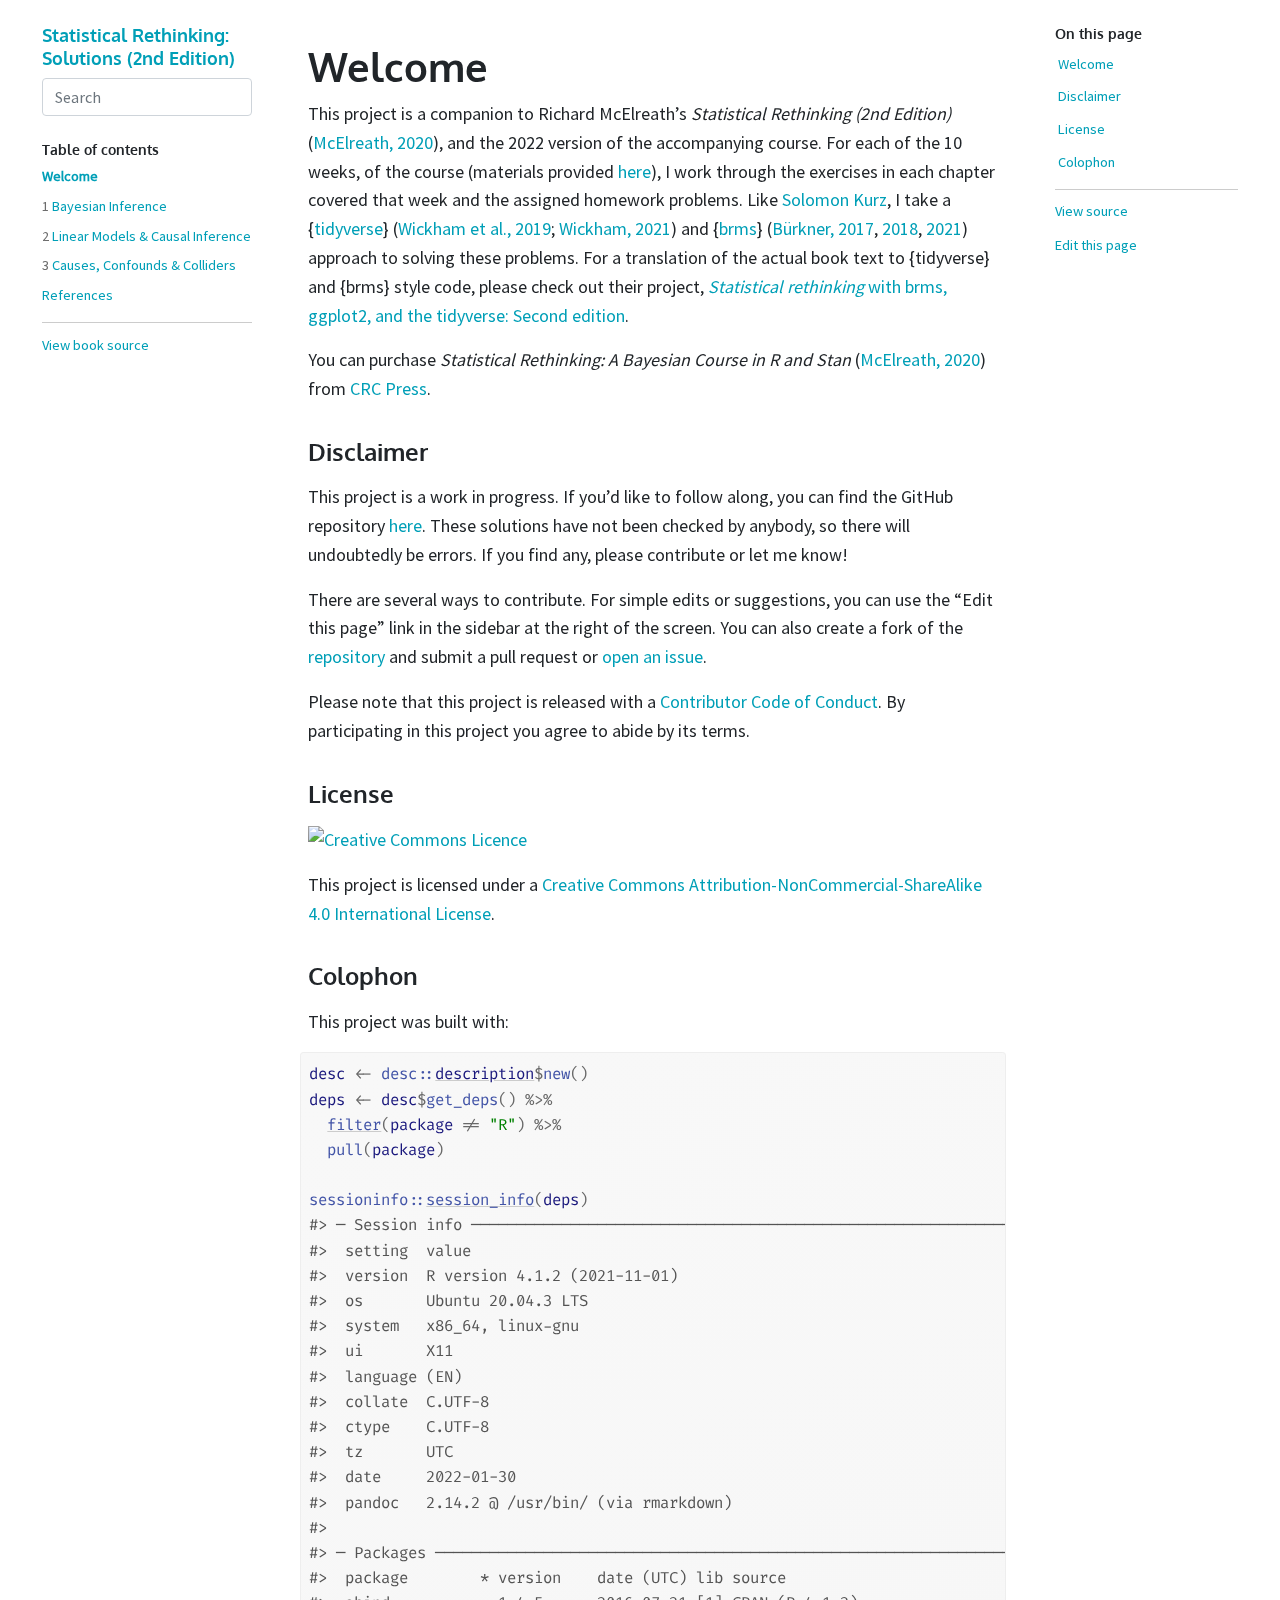
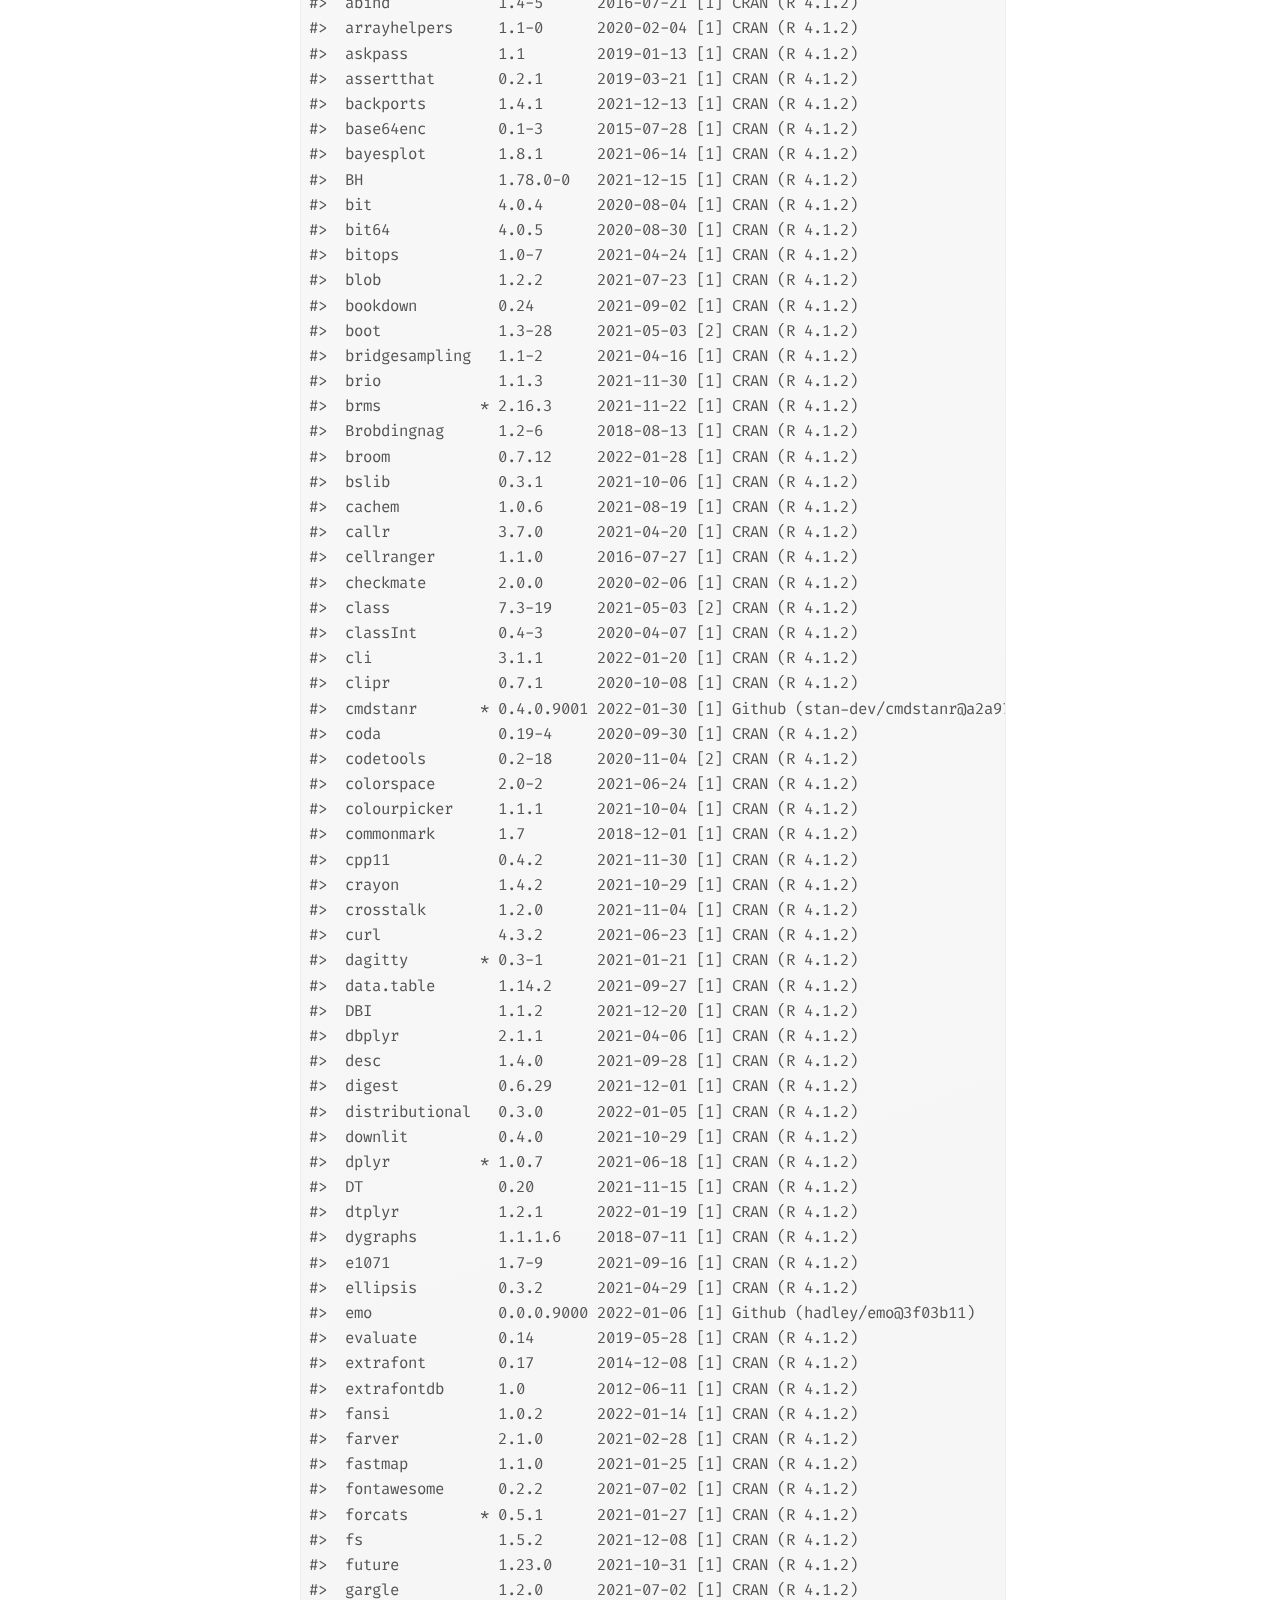
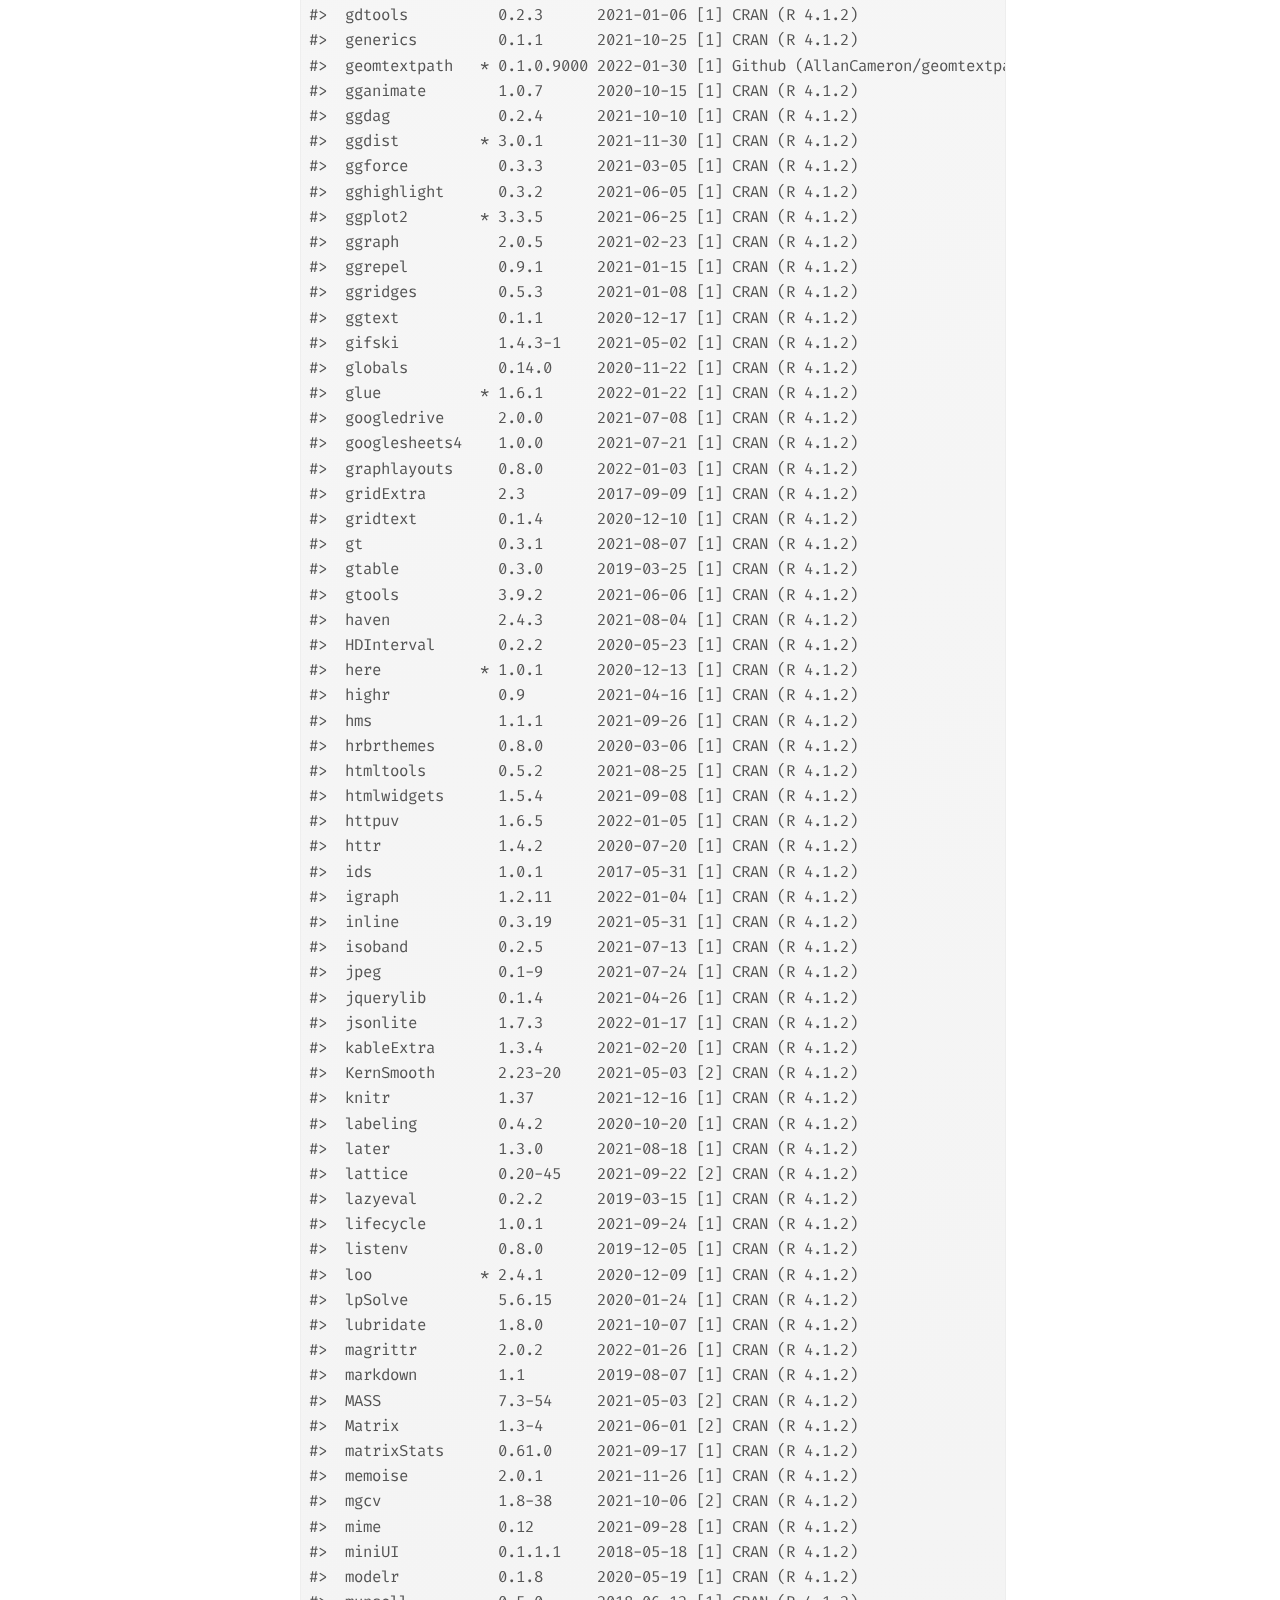
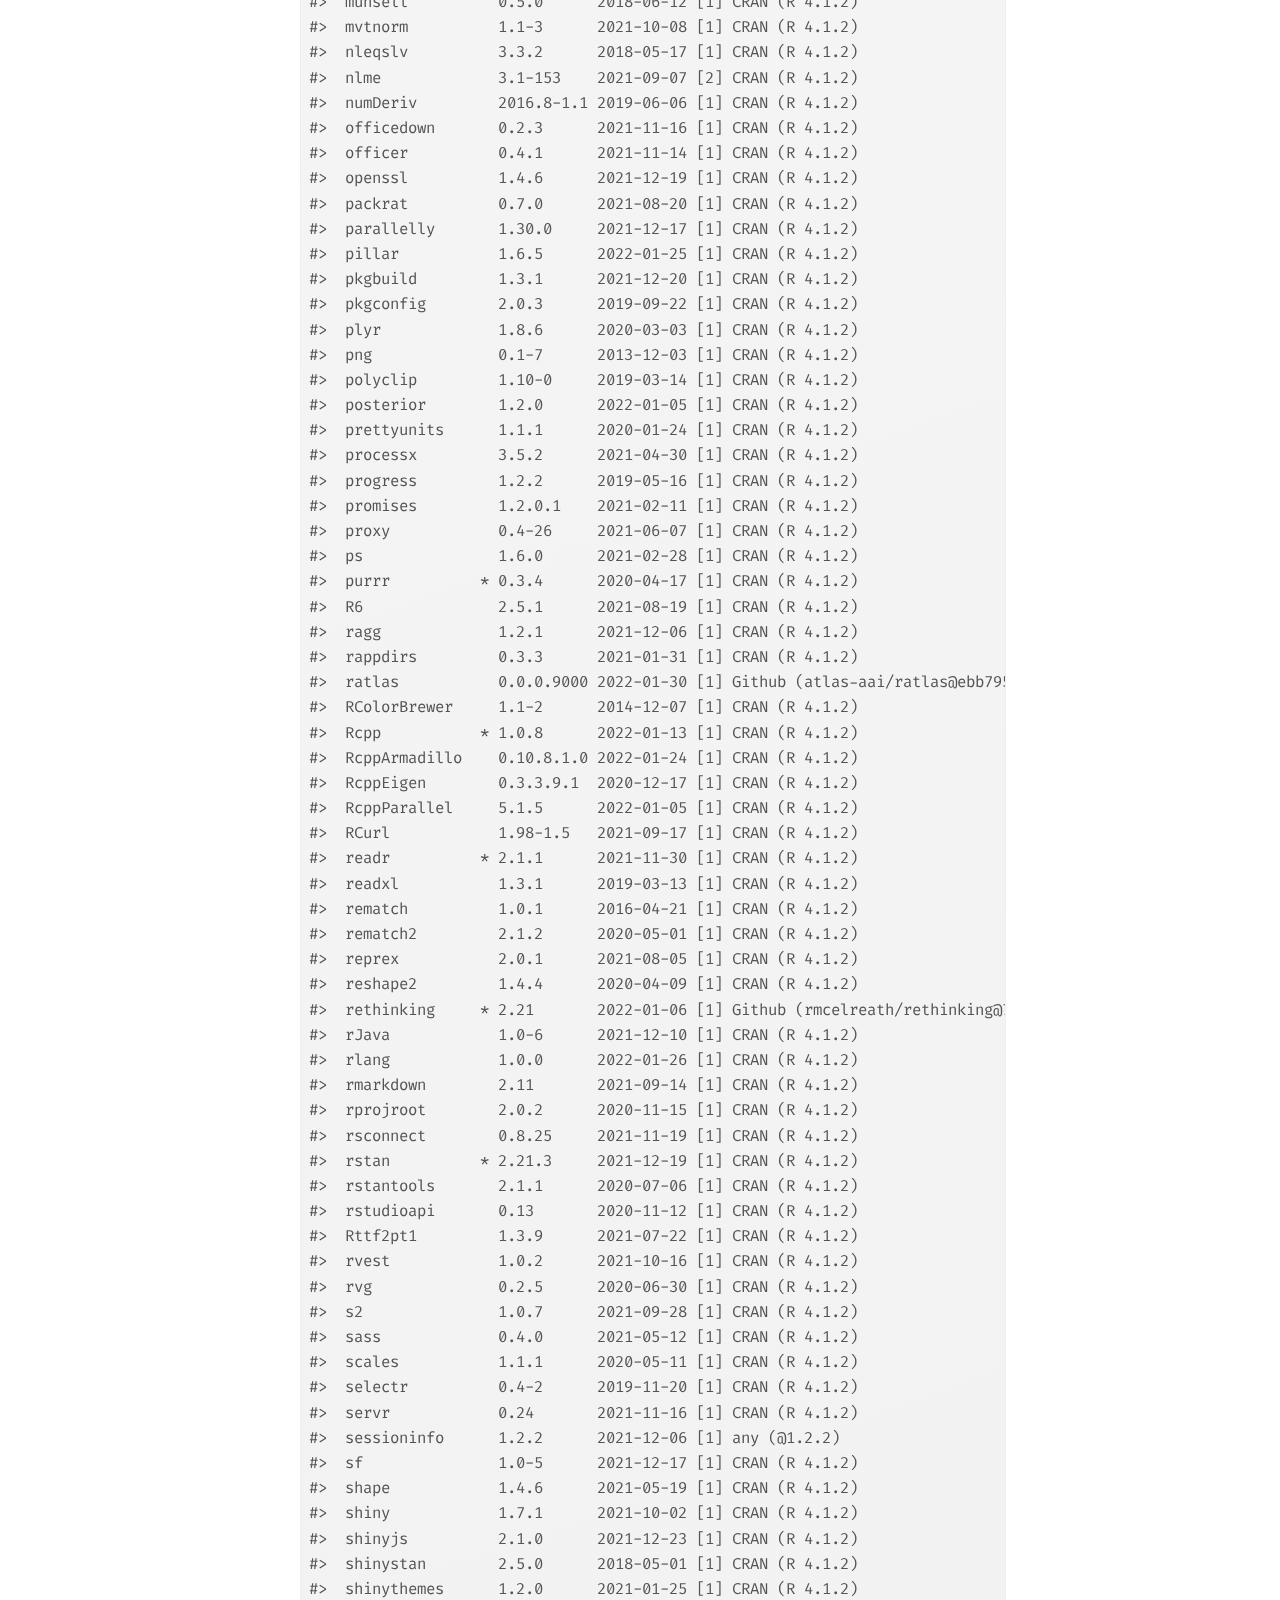
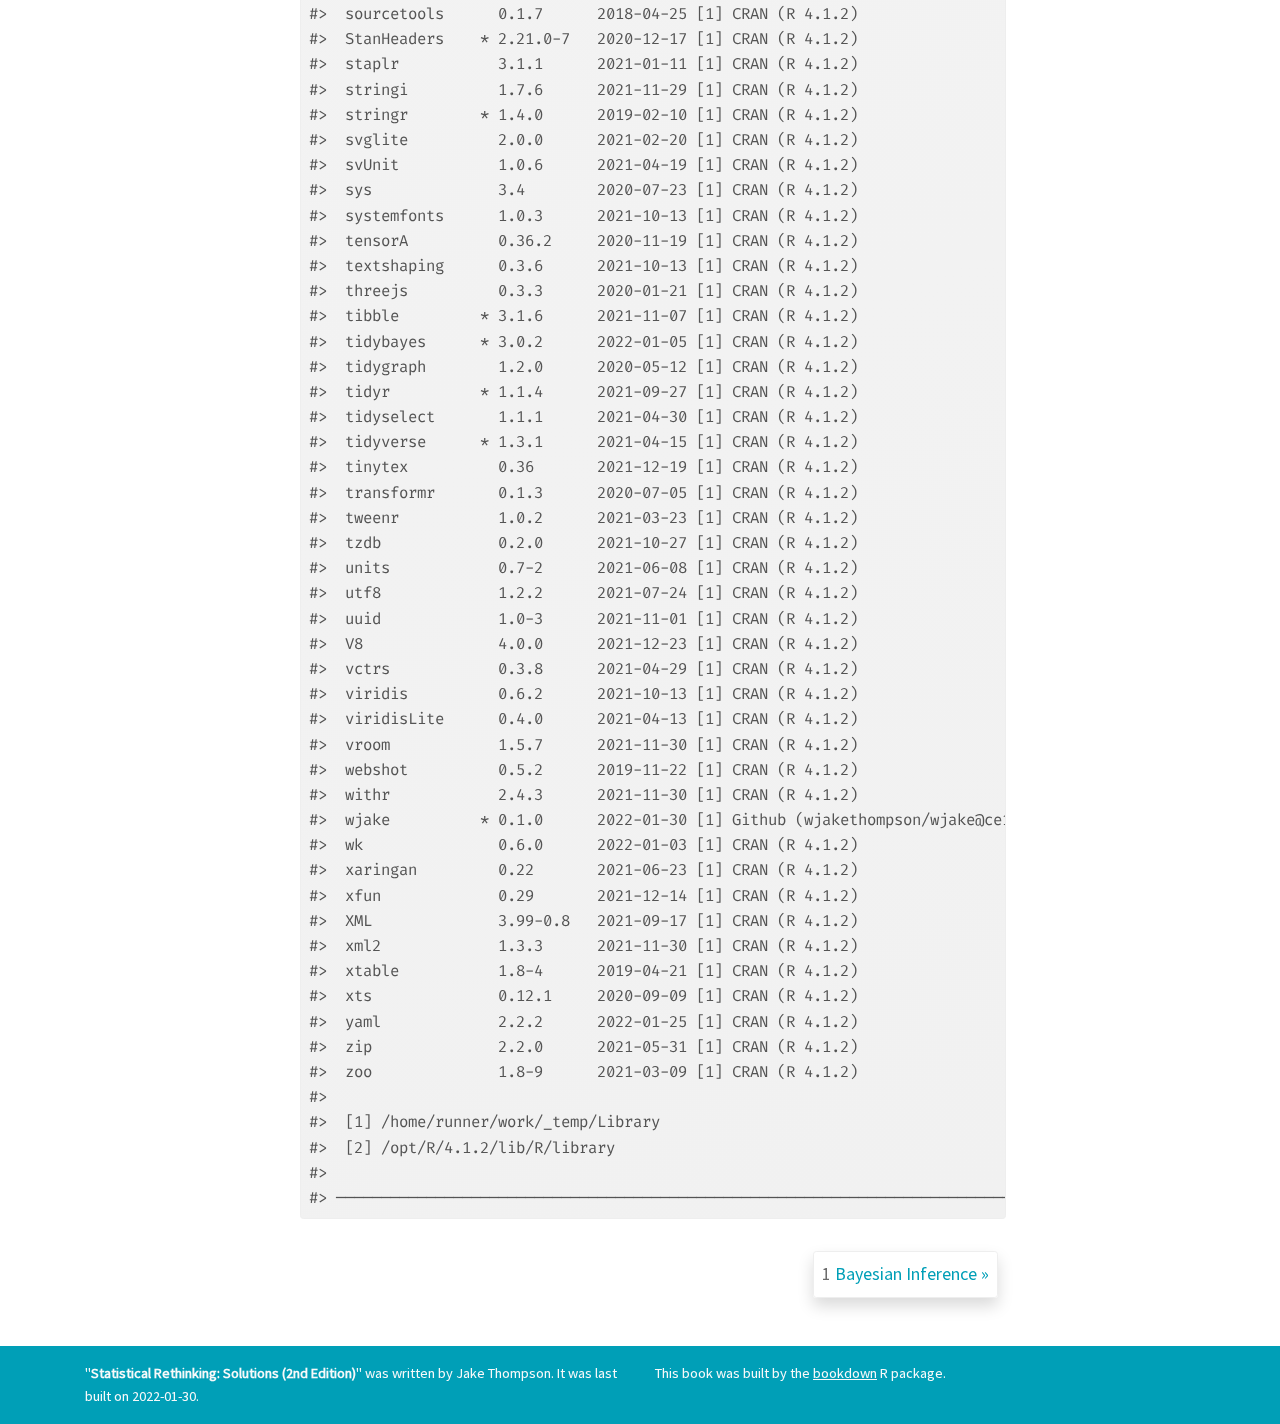
==== commit 2c6b7b9d: "Deploying to gh-pages from @ wjakethompson/sr2-solutions@d5c83d6860709703a5cfe06003a4af677b0fabf2 🚀" ====
--- a/index.html
+++ b/index.html
@@ -22,7 +22,8 @@
 <link href="libs/_Fira%20Code-0.4.0/font.css" rel="stylesheet">
 <link href="libs/_Oxygen-0.4.0/font.css" rel="stylesheet">
 <script src="libs/bs3compat-0.3.1/transition.js"></script><script src="libs/bs3compat-0.3.1/tabs.js"></script><script src="libs/bs3compat-0.3.1/bs3compat.js"></script><link href="libs/bs4_book-1.0.0/bs4_book.css" rel="stylesheet">
-<script src="libs/bs4_book-1.0.0/bs4_book.js"></script><script src="https://cdnjs.cloudflare.com/ajax/libs/autocomplete.js/0.38.0/autocomplete.jquery.min.js" integrity="sha512-GU9ayf+66Xx2TmpxqJpliWbT5PiGYxpaG8rfnBEk1LL8l1KGkRShhngwdXK1UgqhAzWpZHSiYPc09/NwDQIGyg==" crossorigin="anonymous"></script><script src="https://cdnjs.cloudflare.com/ajax/libs/mark.js/8.11.1/mark.min.js" integrity="sha512-5CYOlHXGh6QpOFA/TeTylKLWfB3ftPsde7AnmhuitiTX4K5SqCLBeKro6sPS8ilsz1Q4NRx3v8Ko2IBiszzdww==" crossorigin="anonymous"></script><!-- CSS --><link rel="stylesheet" href="assets/style.css">
+<script src="libs/bs4_book-1.0.0/bs4_book.js"></script><script src="libs/kePrint-0.0.1/kePrint.js"></script><link href="libs/lightable-0.0.1/lightable.css" rel="stylesheet">
+<script src="https://cdnjs.cloudflare.com/ajax/libs/autocomplete.js/0.38.0/autocomplete.jquery.min.js" integrity="sha512-GU9ayf+66Xx2TmpxqJpliWbT5PiGYxpaG8rfnBEk1LL8l1KGkRShhngwdXK1UgqhAzWpZHSiYPc09/NwDQIGyg==" crossorigin="anonymous"></script><script src="https://cdnjs.cloudflare.com/ajax/libs/mark.js/8.11.1/mark.min.js" integrity="sha512-5CYOlHXGh6QpOFA/TeTylKLWfB3ftPsde7AnmhuitiTX4K5SqCLBeKro6sPS8ilsz1Q4NRx3v8Ko2IBiszzdww==" crossorigin="anonymous"></script><!-- CSS --><link rel="stylesheet" href="assets/style.css">
 </head>
 <body data-spy="scroll" data-target="#toc">
 
@@ -46,6 +47,8 @@
         <ul class="book-toc list-unstyled">
 <li><a class="active" href="index.html">Welcome</a></li>
 <li><a class="" href="bayesian-inference.html"><span class="header-section-number">1</span> Bayesian Inference</a></li>
+<li><a class="" href="linear-models-causal-inference.html"><span class="header-section-number">2</span> Linear Models &amp; Causal Inference</a></li>
+<li><a class="" href="causes-confounds-colliders.html"><span class="header-section-number">3</span> Causes, Confounds &amp; Colliders</a></li>
 <li><a class="" href="references.html">References</a></li>
 </ul>
 
@@ -93,226 +96,245 @@
 <span class="co">#&gt;  collate  C.UTF-8</span>
 <span class="co">#&gt;  ctype    C.UTF-8</span>
 <span class="co">#&gt;  tz       UTC</span>
-<span class="co">#&gt;  date     2022-01-14</span>
+<span class="co">#&gt;  date     2022-01-30</span>
 <span class="co">#&gt;  pandoc   2.14.2 @ /usr/bin/ (via rmarkdown)</span>
 <span class="co">#&gt; </span>
 <span class="co">#&gt; ─ Packages ───────────────────────────────────────────────────────────────────</span>
-<span class="co">#&gt;  package              * version    date (UTC) lib source</span>
-<span class="co">#&gt;  abind                  1.4-5      2016-07-21 [1] CRAN (R 4.1.2)</span>
-<span class="co">#&gt;  arrayhelpers           1.1-0      2020-02-04 [1] CRAN (R 4.1.2)</span>
-<span class="co">#&gt;  askpass                1.1        2019-01-13 [1] CRAN (R 4.1.2)</span>
-<span class="co">#&gt;  assertthat             0.2.1      2019-03-21 [1] CRAN (R 4.1.2)</span>
-<span class="co">#&gt;  backports              1.4.1      2021-12-13 [1] CRAN (R 4.1.2)</span>
-<span class="co">#&gt;  base64enc              0.1-3      2015-07-28 [1] CRAN (R 4.1.2)</span>
-<span class="co">#&gt;  bayesplot              1.8.1      2021-06-14 [1] CRAN (R 4.1.2)</span>
-<span class="co">#&gt;  BH                     1.78.0-0   2021-12-15 [1] CRAN (R 4.1.2)</span>
-<span class="co">#&gt;  bit                    4.0.4      2020-08-04 [1] CRAN (R 4.1.2)</span>
-<span class="co">#&gt;  bit64                  4.0.5      2020-08-30 [1] CRAN (R 4.1.2)</span>
-<span class="co">#&gt;  blob                   1.2.2      2021-07-23 [1] CRAN (R 4.1.2)</span>
-<span class="co">#&gt;  bookdown               0.24       2021-09-02 [1] CRAN (R 4.1.2)</span>
-<span class="co">#&gt;  boot                   1.3-28     2021-05-03 [2] CRAN (R 4.1.2)</span>
-<span class="co">#&gt;  bridgesampling         1.1-2      2021-04-16 [1] CRAN (R 4.1.2)</span>
-<span class="co">#&gt;  brio                   1.1.3      2021-11-30 [1] CRAN (R 4.1.2)</span>
-<span class="co">#&gt;  brms                 * 2.16.3     2021-11-22 [1] CRAN (R 4.1.2)</span>
-<span class="co">#&gt;  Brobdingnag            1.2-6      2018-08-13 [1] CRAN (R 4.1.2)</span>
-<span class="co">#&gt;  broom                  0.7.11     2022-01-03 [1] CRAN (R 4.1.2)</span>
-<span class="co">#&gt;  bslib                  0.3.1      2021-10-06 [1] CRAN (R 4.1.2)</span>
-<span class="co">#&gt;  cachem                 1.0.6      2021-08-19 [1] CRAN (R 4.1.2)</span>
-<span class="co">#&gt;  callr                  3.7.0      2021-04-20 [1] CRAN (R 4.1.2)</span>
-<span class="co">#&gt;  cellranger             1.1.0      2016-07-27 [1] CRAN (R 4.1.2)</span>
-<span class="co">#&gt;  checkmate              2.0.0      2020-02-06 [1] CRAN (R 4.1.2)</span>
-<span class="co">#&gt;  cli                    3.1.0      2021-10-27 [1] CRAN (R 4.1.2)</span>
-<span class="co">#&gt;  clipr                  0.7.1      2020-10-08 [1] CRAN (R 4.1.2)</span>
-<span class="co">#&gt;  cmdstanr             * 0.4.0.9001 2022-01-14 [1] Github (stan-dev/cmdstanr@a2a97d9)</span>
-<span class="co">#&gt;  coda                   0.19-4     2020-09-30 [1] CRAN (R 4.1.2)</span>
-<span class="co">#&gt;  codetools              0.2-18     2020-11-04 [2] CRAN (R 4.1.2)</span>
-<span class="co">#&gt;  colorblindr            0.1.0      2022-01-06 [1] Github (clauswilke/colorblindr@e6730be)</span>
-<span class="co">#&gt;  colorspace             2.0-2      2021-06-24 [1] CRAN (R 4.1.2)</span>
-<span class="co">#&gt;  colourpicker           1.1.1      2021-10-04 [1] CRAN (R 4.1.2)</span>
-<span class="co">#&gt;  commonmark             1.7        2018-12-01 [1] CRAN (R 4.1.2)</span>
-<span class="co">#&gt;  cowplot                1.1.1      2020-12-30 [1] CRAN (R 4.1.2)</span>
-<span class="co">#&gt;  cpp11                  0.4.2      2021-11-30 [1] CRAN (R 4.1.2)</span>
-<span class="co">#&gt;  crayon                 1.4.2      2021-10-29 [1] CRAN (R 4.1.2)</span>
-<span class="co">#&gt;  crosstalk              1.2.0      2021-11-04 [1] CRAN (R 4.1.2)</span>
-<span class="co">#&gt;  curl                   4.3.2      2021-06-23 [1] CRAN (R 4.1.2)</span>
-<span class="co">#&gt;  dagitty                0.3-1      2021-01-21 [1] CRAN (R 4.1.2)</span>
-<span class="co">#&gt;  data.table             1.14.2     2021-09-27 [1] CRAN (R 4.1.2)</span>
-<span class="co">#&gt;  DBI                    1.1.2      2021-12-20 [1] CRAN (R 4.1.2)</span>
-<span class="co">#&gt;  dbplyr                 2.1.1      2021-04-06 [1] CRAN (R 4.1.2)</span>
-<span class="co">#&gt;  desc                   1.4.0      2021-09-28 [1] CRAN (R 4.1.2)</span>
-<span class="co">#&gt;  digest                 0.6.29     2021-12-01 [1] CRAN (R 4.1.2)</span>
-<span class="co">#&gt;  distributional         0.3.0      2022-01-05 [1] CRAN (R 4.1.2)</span>
-<span class="co">#&gt;  downlit                0.4.0      2021-10-29 [1] CRAN (R 4.1.2)</span>
-<span class="co">#&gt;  dplyr                * 1.0.7      2021-06-18 [1] CRAN (R 4.1.2)</span>
-<span class="co">#&gt;  DT                     0.20       2021-11-15 [1] CRAN (R 4.1.2)</span>
-<span class="co">#&gt;  dtplyr                 1.2.0      2021-12-05 [1] CRAN (R 4.1.2)</span>
-<span class="co">#&gt;  dygraphs               1.1.1.6    2018-07-11 [1] CRAN (R 4.1.2)</span>
-<span class="co">#&gt;  ellipsis               0.3.2      2021-04-29 [1] CRAN (R 4.1.2)</span>
-<span class="co">#&gt;  emo                    0.0.0.9000 2022-01-06 [1] Github (hadley/emo@3f03b11)</span>
-<span class="co">#&gt;  evaluate               0.14       2019-05-28 [1] CRAN (R 4.1.2)</span>
-<span class="co">#&gt;  extrafont              0.17       2014-12-08 [1] CRAN (R 4.1.2)</span>
-<span class="co">#&gt;  extrafontdb            1.0        2012-06-11 [1] CRAN (R 4.1.2)</span>
-<span class="co">#&gt;  fansi                  1.0.0      2022-01-10 [1] CRAN (R 4.1.2)</span>
-<span class="co">#&gt;  farver                 2.1.0      2021-02-28 [1] CRAN (R 4.1.2)</span>
-<span class="co">#&gt;  fastmap                1.1.0      2021-01-25 [1] CRAN (R 4.1.2)</span>
-<span class="co">#&gt;  fontawesome            0.2.2      2021-07-02 [1] CRAN (R 4.1.2)</span>
-<span class="co">#&gt;  forcats              * 0.5.1      2021-01-27 [1] CRAN (R 4.1.2)</span>
-<span class="co">#&gt;  fs                     1.5.2      2021-12-08 [1] CRAN (R 4.1.2)</span>
-<span class="co">#&gt;  future                 1.23.0     2021-10-31 [1] CRAN (R 4.1.2)</span>
-<span class="co">#&gt;  gargle                 1.2.0      2021-07-02 [1] CRAN (R 4.1.2)</span>
-<span class="co">#&gt;  gdtools                0.2.3      2021-01-06 [1] CRAN (R 4.1.2)</span>
-<span class="co">#&gt;  generics               0.1.1      2021-10-25 [1] CRAN (R 4.1.2)</span>
-<span class="co">#&gt;  geomtextpath           0.1.0      2022-01-14 [1] Github (AllanCameron/geomtextpath@6299079)</span>
-<span class="co">#&gt;  gganimate              1.0.7      2020-10-15 [1] CRAN (R 4.1.2)</span>
-<span class="co">#&gt;  ggdag                  0.2.4      2021-10-10 [1] CRAN (R 4.1.2)</span>
-<span class="co">#&gt;  ggdist                 3.0.1      2021-11-30 [1] CRAN (R 4.1.2)</span>
-<span class="co">#&gt;  ggforce                0.3.3      2021-03-05 [1] CRAN (R 4.1.2)</span>
-<span class="co">#&gt;  gghighlight            0.3.2      2021-06-05 [1] CRAN (R 4.1.2)</span>
-<span class="co">#&gt;  ggplot2              * 3.3.5      2021-06-25 [1] CRAN (R 4.1.2)</span>
-<span class="co">#&gt;  ggraph                 2.0.5      2021-02-23 [1] CRAN (R 4.1.2)</span>
-<span class="co">#&gt;  ggrepel                0.9.1      2021-01-15 [1] CRAN (R 4.1.2)</span>
-<span class="co">#&gt;  ggridges               0.5.3      2021-01-08 [1] CRAN (R 4.1.2)</span>
-<span class="co">#&gt;  gifski                 1.4.3-1    2021-05-02 [1] CRAN (R 4.1.2)</span>
-<span class="co">#&gt;  globals                0.14.0     2020-11-22 [1] CRAN (R 4.1.2)</span>
-<span class="co">#&gt;  glue                 * 1.6.0      2021-12-17 [1] CRAN (R 4.1.2)</span>
-<span class="co">#&gt;  googledrive            2.0.0      2021-07-08 [1] CRAN (R 4.1.2)</span>
-<span class="co">#&gt;  googlesheets4          1.0.0      2021-07-21 [1] CRAN (R 4.1.2)</span>
-<span class="co">#&gt;  graphlayouts           0.8.0      2022-01-03 [1] CRAN (R 4.1.2)</span>
-<span class="co">#&gt;  gridExtra              2.3        2017-09-09 [1] CRAN (R 4.1.2)</span>
-<span class="co">#&gt;  gtable                 0.3.0      2019-03-25 [1] CRAN (R 4.1.2)</span>
-<span class="co">#&gt;  gtools                 3.9.2      2021-06-06 [1] CRAN (R 4.1.2)</span>
-<span class="co">#&gt;  haven                  2.4.3      2021-08-04 [1] CRAN (R 4.1.2)</span>
-<span class="co">#&gt;  HDInterval             0.2.2      2020-05-23 [1] CRAN (R 4.1.2)</span>
-<span class="co">#&gt;  here                 * 1.0.1      2020-12-13 [1] CRAN (R 4.1.2)</span>
-<span class="co">#&gt;  highr                  0.9        2021-04-16 [1] CRAN (R 4.1.2)</span>
-<span class="co">#&gt;  hms                    1.1.1      2021-09-26 [1] CRAN (R 4.1.2)</span>
-<span class="co">#&gt;  hrbrthemes           * 0.8.0      2020-03-06 [1] CRAN (R 4.1.2)</span>
-<span class="co">#&gt;  htmltools              0.5.2      2021-08-25 [1] CRAN (R 4.1.2)</span>
-<span class="co">#&gt;  htmlwidgets            1.5.4      2021-09-08 [1] CRAN (R 4.1.2)</span>
-<span class="co">#&gt;  httpuv                 1.6.5      2022-01-05 [1] CRAN (R 4.1.2)</span>
-<span class="co">#&gt;  httr                   1.4.2      2020-07-20 [1] CRAN (R 4.1.2)</span>
-<span class="co">#&gt;  ids                    1.0.1      2017-05-31 [1] CRAN (R 4.1.2)</span>
-<span class="co">#&gt;  igraph                 1.2.11     2022-01-04 [1] CRAN (R 4.1.2)</span>
-<span class="co">#&gt;  inline                 0.3.19     2021-05-31 [1] CRAN (R 4.1.2)</span>
-<span class="co">#&gt;  isoband                0.2.5      2021-07-13 [1] CRAN (R 4.1.2)</span>
-<span class="co">#&gt;  jquerylib              0.1.4      2021-04-26 [1] CRAN (R 4.1.2)</span>
-<span class="co">#&gt;  jsonlite               1.7.2      2020-12-09 [1] CRAN (R 4.1.2)</span>
-<span class="co">#&gt;  kableExtra             1.3.4      2021-02-20 [1] CRAN (R 4.1.2)</span>
-<span class="co">#&gt;  knitr                  1.37       2021-12-16 [1] CRAN (R 4.1.2)</span>
-<span class="co">#&gt;  labeling               0.4.2      2020-10-20 [1] CRAN (R 4.1.2)</span>
-<span class="co">#&gt;  later                  1.3.0      2021-08-18 [1] CRAN (R 4.1.2)</span>
-<span class="co">#&gt;  lattice                0.20-45    2021-09-22 [2] CRAN (R 4.1.2)</span>
-<span class="co">#&gt;  lazyeval               0.2.2      2019-03-15 [1] CRAN (R 4.1.2)</span>
-<span class="co">#&gt;  lifecycle              1.0.1      2021-09-24 [1] CRAN (R 4.1.2)</span>
-<span class="co">#&gt;  listenv                0.8.0      2019-12-05 [1] CRAN (R 4.1.2)</span>
-<span class="co">#&gt;  loo                  * 2.4.1      2020-12-09 [1] CRAN (R 4.1.2)</span>
-<span class="co">#&gt;  lubridate              1.8.0      2021-10-07 [1] CRAN (R 4.1.2)</span>
-<span class="co">#&gt;  magrittr               2.0.1      2020-11-17 [1] CRAN (R 4.1.2)</span>
-<span class="co">#&gt;  markdown               1.1        2019-08-07 [1] CRAN (R 4.1.2)</span>
-<span class="co">#&gt;  MASS                   7.3-54     2021-05-03 [2] CRAN (R 4.1.2)</span>
-<span class="co">#&gt;  Matrix                 1.3-4      2021-06-01 [2] CRAN (R 4.1.2)</span>
-<span class="co">#&gt;  matrixStats            0.61.0     2021-09-17 [1] CRAN (R 4.1.2)</span>
-<span class="co">#&gt;  memoise                2.0.1      2021-11-26 [1] CRAN (R 4.1.2)</span>
-<span class="co">#&gt;  mgcv                   1.8-38     2021-10-06 [2] CRAN (R 4.1.2)</span>
-<span class="co">#&gt;  mime                   0.12       2021-09-28 [1] CRAN (R 4.1.2)</span>
-<span class="co">#&gt;  miniUI                 0.1.1.1    2018-05-18 [1] CRAN (R 4.1.2)</span>
-<span class="co">#&gt;  modelr                 0.1.8      2020-05-19 [1] CRAN (R 4.1.2)</span>
-<span class="co">#&gt;  munsell                0.5.0      2018-06-12 [1] CRAN (R 4.1.2)</span>
-<span class="co">#&gt;  mvtnorm                1.1-3      2021-10-08 [1] CRAN (R 4.1.2)</span>
-<span class="co">#&gt;  nleqslv                3.3.2      2018-05-17 [1] CRAN (R 4.1.2)</span>
-<span class="co">#&gt;  nlme                   3.1-153    2021-09-07 [2] CRAN (R 4.1.2)</span>
-<span class="co">#&gt;  numDeriv               2016.8-1.1 2019-06-06 [1] CRAN (R 4.1.2)</span>
-<span class="co">#&gt;  officedown             0.2.3      2021-11-16 [1] CRAN (R 4.1.2)</span>
-<span class="co">#&gt;  officer                0.4.1      2021-11-14 [1] CRAN (R 4.1.2)</span>
-<span class="co">#&gt;  openssl                1.4.6      2021-12-19 [1] CRAN (R 4.1.2)</span>
-<span class="co">#&gt;  packrat                0.7.0      2021-08-20 [1] CRAN (R 4.1.2)</span>
-<span class="co">#&gt;  parallelly             1.30.0     2021-12-17 [1] CRAN (R 4.1.2)</span>
-<span class="co">#&gt;  pillar                 1.6.4      2021-10-18 [1] CRAN (R 4.1.2)</span>
-<span class="co">#&gt;  pkgbuild               1.3.1      2021-12-20 [1] CRAN (R 4.1.2)</span>
-<span class="co">#&gt;  pkgconfig              2.0.3      2019-09-22 [1] CRAN (R 4.1.2)</span>
-<span class="co">#&gt;  plyr                   1.8.6      2020-03-03 [1] CRAN (R 4.1.2)</span>
-<span class="co">#&gt;  polyclip               1.10-0     2019-03-14 [1] CRAN (R 4.1.2)</span>
-<span class="co">#&gt;  posterior              1.2.0      2022-01-05 [1] CRAN (R 4.1.2)</span>
-<span class="co">#&gt;  prettyunits            1.1.1      2020-01-24 [1] CRAN (R 4.1.2)</span>
-<span class="co">#&gt;  processx               3.5.2      2021-04-30 [1] CRAN (R 4.1.2)</span>
-<span class="co">#&gt;  progress               1.2.2      2019-05-16 [1] CRAN (R 4.1.2)</span>
-<span class="co">#&gt;  promises               1.2.0.1    2021-02-11 [1] CRAN (R 4.1.2)</span>
-<span class="co">#&gt;  ps                     1.6.0      2021-02-28 [1] CRAN (R 4.1.2)</span>
-<span class="co">#&gt;  purrr                * 0.3.4      2020-04-17 [1] CRAN (R 4.1.2)</span>
-<span class="co">#&gt;  R6                     2.5.1      2021-08-19 [1] CRAN (R 4.1.2)</span>
-<span class="co">#&gt;  ragg                   1.2.1      2021-12-06 [1] CRAN (R 4.1.2)</span>
-<span class="co">#&gt;  rappdirs               0.3.3      2021-01-31 [1] CRAN (R 4.1.2)</span>
-<span class="co">#&gt;  ratlas               * 0.0.0.9000 2022-01-06 [1] Github (atlas-aai/ratlas@267dd5c)</span>
-<span class="co">#&gt;  RColorBrewer           1.1-2      2014-12-07 [1] CRAN (R 4.1.2)</span>
-<span class="co">#&gt;  Rcpp                 * 1.0.8      2022-01-13 [1] CRAN (R 4.1.2)</span>
-<span class="co">#&gt;  RcppArmadillo          0.10.7.5.0 2021-12-17 [1] CRAN (R 4.1.2)</span>
-<span class="co">#&gt;  RcppEigen              0.3.3.9.1  2020-12-17 [1] CRAN (R 4.1.2)</span>
-<span class="co">#&gt;  RcppParallel           5.1.5      2022-01-05 [1] CRAN (R 4.1.2)</span>
-<span class="co">#&gt;  readr                * 2.1.1      2021-11-30 [1] CRAN (R 4.1.2)</span>
-<span class="co">#&gt;  readxl                 1.3.1      2019-03-13 [1] CRAN (R 4.1.2)</span>
-<span class="co">#&gt;  rematch                1.0.1      2016-04-21 [1] CRAN (R 4.1.2)</span>
-<span class="co">#&gt;  rematch2               2.1.2      2020-05-01 [1] CRAN (R 4.1.2)</span>
-<span class="co">#&gt;  reprex                 2.0.1      2021-08-05 [1] CRAN (R 4.1.2)</span>
-<span class="co">#&gt;  reshape2               1.4.4      2020-04-09 [1] CRAN (R 4.1.2)</span>
-<span class="co">#&gt;  rethinking           * 2.21       2022-01-06 [1] Github (rmcelreath/rethinking@783d111)</span>
-<span class="co">#&gt;  rlang                  0.4.12     2021-10-18 [1] CRAN (R 4.1.2)</span>
-<span class="co">#&gt;  rmarkdown              2.11       2021-09-14 [1] CRAN (R 4.1.2)</span>
-<span class="co">#&gt;  rprojroot              2.0.2      2020-11-15 [1] CRAN (R 4.1.2)</span>
-<span class="co">#&gt;  rsconnect              0.8.25     2021-11-19 [1] CRAN (R 4.1.2)</span>
-<span class="co">#&gt;  rstan                * 2.21.3     2021-12-19 [1] CRAN (R 4.1.2)</span>
-<span class="co">#&gt;  rstantools             2.1.1      2020-07-06 [1] CRAN (R 4.1.2)</span>
-<span class="co">#&gt;  rstudioapi             0.13       2020-11-12 [1] CRAN (R 4.1.2)</span>
-<span class="co">#&gt;  Rttf2pt1               1.3.9      2021-07-22 [1] CRAN (R 4.1.2)</span>
-<span class="co">#&gt;  rvest                  1.0.2      2021-10-16 [1] CRAN (R 4.1.2)</span>
-<span class="co">#&gt;  rvg                    0.2.5      2020-06-30 [1] CRAN (R 4.1.2)</span>
-<span class="co">#&gt;  sass                   0.4.0      2021-05-12 [1] CRAN (R 4.1.2)</span>
-<span class="co">#&gt;  scales                 1.1.1      2020-05-11 [1] CRAN (R 4.1.2)</span>
-<span class="co">#&gt;  selectr                0.4-2      2019-11-20 [1] CRAN (R 4.1.2)</span>
-<span class="co">#&gt;  servr                  0.24       2021-11-16 [1] CRAN (R 4.1.2)</span>
-<span class="co">#&gt;  sessioninfo            1.2.2      2021-12-06 [1] any (@1.2.2)</span>
-<span class="co">#&gt;  shape                  1.4.6      2021-05-19 [1] CRAN (R 4.1.2)</span>
-<span class="co">#&gt;  shiny                  1.7.1      2021-10-02 [1] CRAN (R 4.1.2)</span>
-<span class="co">#&gt;  shinyjs                2.1.0      2021-12-23 [1] CRAN (R 4.1.2)</span>
-<span class="co">#&gt;  shinystan              2.5.0      2018-05-01 [1] CRAN (R 4.1.2)</span>
-<span class="co">#&gt;  shinythemes            1.2.0      2021-01-25 [1] CRAN (R 4.1.2)</span>
-<span class="co">#&gt;  sourcetools            0.1.7      2018-04-25 [1] CRAN (R 4.1.2)</span>
-<span class="co">#&gt;  StanHeaders          * 2.21.0-7   2020-12-17 [1] CRAN (R 4.1.2)</span>
-<span class="co">#&gt;  stringi                1.7.6      2021-11-29 [1] CRAN (R 4.1.2)</span>
-<span class="co">#&gt;  stringr              * 1.4.0      2019-02-10 [1] CRAN (R 4.1.2)</span>
-<span class="co">#&gt;  svglite                2.0.0      2021-02-20 [1] CRAN (R 4.1.2)</span>
-<span class="co">#&gt;  svUnit                 1.0.6      2021-04-19 [1] CRAN (R 4.1.2)</span>
-<span class="co">#&gt;  sys                    3.4        2020-07-23 [1] CRAN (R 4.1.2)</span>
-<span class="co">#&gt;  systemfonts            1.0.3      2021-10-13 [1] CRAN (R 4.1.2)</span>
-<span class="co">#&gt;  tensorA                0.36.2     2020-11-19 [1] CRAN (R 4.1.2)</span>
-<span class="co">#&gt;  textshaping            0.3.6      2021-10-13 [1] CRAN (R 4.1.2)</span>
-<span class="co">#&gt;  threejs                0.3.3      2020-01-21 [1] CRAN (R 4.1.2)</span>
-<span class="co">#&gt;  tibble               * 3.1.6      2021-11-07 [1] CRAN (R 4.1.2)</span>
-<span class="co">#&gt;  tidybayes            * 3.0.2      2022-01-05 [1] CRAN (R 4.1.2)</span>
-<span class="co">#&gt;  tidybayes.rethinking * 3.0.0      2022-01-06 [1] Github (mjskay/tidybayes.rethinking@7da9946)</span>
-<span class="co">#&gt;  tidygraph              1.2.0      2020-05-12 [1] CRAN (R 4.1.2)</span>
-<span class="co">#&gt;  tidyr                * 1.1.4      2021-09-27 [1] CRAN (R 4.1.2)</span>
-<span class="co">#&gt;  tidyselect             1.1.1      2021-04-30 [1] CRAN (R 4.1.2)</span>
-<span class="co">#&gt;  tidyverse            * 1.3.1      2021-04-15 [1] CRAN (R 4.1.2)</span>
-<span class="co">#&gt;  tinytex                0.36       2021-12-19 [1] CRAN (R 4.1.2)</span>
-<span class="co">#&gt;  tweenr                 1.0.2      2021-03-23 [1] CRAN (R 4.1.2)</span>
-<span class="co">#&gt;  tzdb                   0.2.0      2021-10-27 [1] CRAN (R 4.1.2)</span>
-<span class="co">#&gt;  utf8                   1.2.2      2021-07-24 [1] CRAN (R 4.1.2)</span>
-<span class="co">#&gt;  uuid                   1.0-3      2021-11-01 [1] CRAN (R 4.1.2)</span>
-<span class="co">#&gt;  V8                     4.0.0      2021-12-23 [1] CRAN (R 4.1.2)</span>
-<span class="co">#&gt;  vctrs                  0.3.8      2021-04-29 [1] CRAN (R 4.1.2)</span>
-<span class="co">#&gt;  viridis                0.6.2      2021-10-13 [1] CRAN (R 4.1.2)</span>
-<span class="co">#&gt;  viridisLite            0.4.0      2021-04-13 [1] CRAN (R 4.1.2)</span>
-<span class="co">#&gt;  vroom                  1.5.7      2021-11-30 [1] CRAN (R 4.1.2)</span>
-<span class="co">#&gt;  webshot                0.5.2      2019-11-22 [1] CRAN (R 4.1.2)</span>
-<span class="co">#&gt;  withr                  2.4.3      2021-11-30 [1] CRAN (R 4.1.2)</span>
-<span class="co">#&gt;  xaringan               0.22       2021-06-23 [1] CRAN (R 4.1.2)</span>
-<span class="co">#&gt;  xfun                   0.29       2021-12-14 [1] CRAN (R 4.1.2)</span>
-<span class="co">#&gt;  xml2                   1.3.3      2021-11-30 [1] CRAN (R 4.1.2)</span>
-<span class="co">#&gt;  xtable                 1.8-4      2019-04-21 [1] CRAN (R 4.1.2)</span>
-<span class="co">#&gt;  xts                    0.12.1     2020-09-09 [1] CRAN (R 4.1.2)</span>
-<span class="co">#&gt;  yaml                   2.2.1      2020-02-01 [1] CRAN (R 4.1.2)</span>
-<span class="co">#&gt;  zip                    2.2.0      2021-05-31 [1] CRAN (R 4.1.2)</span>
-<span class="co">#&gt;  zoo                    1.8-9      2021-03-09 [1] CRAN (R 4.1.2)</span>
+<span class="co">#&gt;  package        * version    date (UTC) lib source</span>
+<span class="co">#&gt;  abind            1.4-5      2016-07-21 [1] CRAN (R 4.1.2)</span>
+<span class="co">#&gt;  arrayhelpers     1.1-0      2020-02-04 [1] CRAN (R 4.1.2)</span>
+<span class="co">#&gt;  askpass          1.1        2019-01-13 [1] CRAN (R 4.1.2)</span>
+<span class="co">#&gt;  assertthat       0.2.1      2019-03-21 [1] CRAN (R 4.1.2)</span>
+<span class="co">#&gt;  backports        1.4.1      2021-12-13 [1] CRAN (R 4.1.2)</span>
+<span class="co">#&gt;  base64enc        0.1-3      2015-07-28 [1] CRAN (R 4.1.2)</span>
+<span class="co">#&gt;  bayesplot        1.8.1      2021-06-14 [1] CRAN (R 4.1.2)</span>
+<span class="co">#&gt;  BH               1.78.0-0   2021-12-15 [1] CRAN (R 4.1.2)</span>
+<span class="co">#&gt;  bit              4.0.4      2020-08-04 [1] CRAN (R 4.1.2)</span>
+<span class="co">#&gt;  bit64            4.0.5      2020-08-30 [1] CRAN (R 4.1.2)</span>
+<span class="co">#&gt;  bitops           1.0-7      2021-04-24 [1] CRAN (R 4.1.2)</span>
+<span class="co">#&gt;  blob             1.2.2      2021-07-23 [1] CRAN (R 4.1.2)</span>
+<span class="co">#&gt;  bookdown         0.24       2021-09-02 [1] CRAN (R 4.1.2)</span>
+<span class="co">#&gt;  boot             1.3-28     2021-05-03 [2] CRAN (R 4.1.2)</span>
+<span class="co">#&gt;  bridgesampling   1.1-2      2021-04-16 [1] CRAN (R 4.1.2)</span>
+<span class="co">#&gt;  brio             1.1.3      2021-11-30 [1] CRAN (R 4.1.2)</span>
+<span class="co">#&gt;  brms           * 2.16.3     2021-11-22 [1] CRAN (R 4.1.2)</span>
+<span class="co">#&gt;  Brobdingnag      1.2-6      2018-08-13 [1] CRAN (R 4.1.2)</span>
+<span class="co">#&gt;  broom            0.7.12     2022-01-28 [1] CRAN (R 4.1.2)</span>
+<span class="co">#&gt;  bslib            0.3.1      2021-10-06 [1] CRAN (R 4.1.2)</span>
+<span class="co">#&gt;  cachem           1.0.6      2021-08-19 [1] CRAN (R 4.1.2)</span>
+<span class="co">#&gt;  callr            3.7.0      2021-04-20 [1] CRAN (R 4.1.2)</span>
+<span class="co">#&gt;  cellranger       1.1.0      2016-07-27 [1] CRAN (R 4.1.2)</span>
+<span class="co">#&gt;  checkmate        2.0.0      2020-02-06 [1] CRAN (R 4.1.2)</span>
+<span class="co">#&gt;  class            7.3-19     2021-05-03 [2] CRAN (R 4.1.2)</span>
+<span class="co">#&gt;  classInt         0.4-3      2020-04-07 [1] CRAN (R 4.1.2)</span>
+<span class="co">#&gt;  cli              3.1.1      2022-01-20 [1] CRAN (R 4.1.2)</span>
+<span class="co">#&gt;  clipr            0.7.1      2020-10-08 [1] CRAN (R 4.1.2)</span>
+<span class="co">#&gt;  cmdstanr       * 0.4.0.9001 2022-01-30 [1] Github (stan-dev/cmdstanr@a2a97d9)</span>
+<span class="co">#&gt;  coda             0.19-4     2020-09-30 [1] CRAN (R 4.1.2)</span>
+<span class="co">#&gt;  codetools        0.2-18     2020-11-04 [2] CRAN (R 4.1.2)</span>
+<span class="co">#&gt;  colorspace       2.0-2      2021-06-24 [1] CRAN (R 4.1.2)</span>
+<span class="co">#&gt;  colourpicker     1.1.1      2021-10-04 [1] CRAN (R 4.1.2)</span>
+<span class="co">#&gt;  commonmark       1.7        2018-12-01 [1] CRAN (R 4.1.2)</span>
+<span class="co">#&gt;  cpp11            0.4.2      2021-11-30 [1] CRAN (R 4.1.2)</span>
+<span class="co">#&gt;  crayon           1.4.2      2021-10-29 [1] CRAN (R 4.1.2)</span>
+<span class="co">#&gt;  crosstalk        1.2.0      2021-11-04 [1] CRAN (R 4.1.2)</span>
+<span class="co">#&gt;  curl             4.3.2      2021-06-23 [1] CRAN (R 4.1.2)</span>
+<span class="co">#&gt;  dagitty        * 0.3-1      2021-01-21 [1] CRAN (R 4.1.2)</span>
+<span class="co">#&gt;  data.table       1.14.2     2021-09-27 [1] CRAN (R 4.1.2)</span>
+<span class="co">#&gt;  DBI              1.1.2      2021-12-20 [1] CRAN (R 4.1.2)</span>
+<span class="co">#&gt;  dbplyr           2.1.1      2021-04-06 [1] CRAN (R 4.1.2)</span>
+<span class="co">#&gt;  desc             1.4.0      2021-09-28 [1] CRAN (R 4.1.2)</span>
+<span class="co">#&gt;  digest           0.6.29     2021-12-01 [1] CRAN (R 4.1.2)</span>
+<span class="co">#&gt;  distributional   0.3.0      2022-01-05 [1] CRAN (R 4.1.2)</span>
+<span class="co">#&gt;  downlit          0.4.0      2021-10-29 [1] CRAN (R 4.1.2)</span>
+<span class="co">#&gt;  dplyr          * 1.0.7      2021-06-18 [1] CRAN (R 4.1.2)</span>
+<span class="co">#&gt;  DT               0.20       2021-11-15 [1] CRAN (R 4.1.2)</span>
+<span class="co">#&gt;  dtplyr           1.2.1      2022-01-19 [1] CRAN (R 4.1.2)</span>
+<span class="co">#&gt;  dygraphs         1.1.1.6    2018-07-11 [1] CRAN (R 4.1.2)</span>
+<span class="co">#&gt;  e1071            1.7-9      2021-09-16 [1] CRAN (R 4.1.2)</span>
+<span class="co">#&gt;  ellipsis         0.3.2      2021-04-29 [1] CRAN (R 4.1.2)</span>
+<span class="co">#&gt;  emo              0.0.0.9000 2022-01-06 [1] Github (hadley/emo@3f03b11)</span>
+<span class="co">#&gt;  evaluate         0.14       2019-05-28 [1] CRAN (R 4.1.2)</span>
+<span class="co">#&gt;  extrafont        0.17       2014-12-08 [1] CRAN (R 4.1.2)</span>
+<span class="co">#&gt;  extrafontdb      1.0        2012-06-11 [1] CRAN (R 4.1.2)</span>
+<span class="co">#&gt;  fansi            1.0.2      2022-01-14 [1] CRAN (R 4.1.2)</span>
+<span class="co">#&gt;  farver           2.1.0      2021-02-28 [1] CRAN (R 4.1.2)</span>
+<span class="co">#&gt;  fastmap          1.1.0      2021-01-25 [1] CRAN (R 4.1.2)</span>
+<span class="co">#&gt;  fontawesome      0.2.2      2021-07-02 [1] CRAN (R 4.1.2)</span>
+<span class="co">#&gt;  forcats        * 0.5.1      2021-01-27 [1] CRAN (R 4.1.2)</span>
+<span class="co">#&gt;  fs               1.5.2      2021-12-08 [1] CRAN (R 4.1.2)</span>
+<span class="co">#&gt;  future           1.23.0     2021-10-31 [1] CRAN (R 4.1.2)</span>
+<span class="co">#&gt;  gargle           1.2.0      2021-07-02 [1] CRAN (R 4.1.2)</span>
+<span class="co">#&gt;  gdtools          0.2.3      2021-01-06 [1] CRAN (R 4.1.2)</span>
+<span class="co">#&gt;  generics         0.1.1      2021-10-25 [1] CRAN (R 4.1.2)</span>
+<span class="co">#&gt;  geomtextpath   * 0.1.0.9000 2022-01-30 [1] Github (AllanCameron/geomtextpath@0612ba8)</span>
+<span class="co">#&gt;  gganimate        1.0.7      2020-10-15 [1] CRAN (R 4.1.2)</span>
+<span class="co">#&gt;  ggdag            0.2.4      2021-10-10 [1] CRAN (R 4.1.2)</span>
+<span class="co">#&gt;  ggdist         * 3.0.1      2021-11-30 [1] CRAN (R 4.1.2)</span>
+<span class="co">#&gt;  ggforce          0.3.3      2021-03-05 [1] CRAN (R 4.1.2)</span>
+<span class="co">#&gt;  gghighlight      0.3.2      2021-06-05 [1] CRAN (R 4.1.2)</span>
+<span class="co">#&gt;  ggplot2        * 3.3.5      2021-06-25 [1] CRAN (R 4.1.2)</span>
+<span class="co">#&gt;  ggraph           2.0.5      2021-02-23 [1] CRAN (R 4.1.2)</span>
+<span class="co">#&gt;  ggrepel          0.9.1      2021-01-15 [1] CRAN (R 4.1.2)</span>
+<span class="co">#&gt;  ggridges         0.5.3      2021-01-08 [1] CRAN (R 4.1.2)</span>
+<span class="co">#&gt;  ggtext           0.1.1      2020-12-17 [1] CRAN (R 4.1.2)</span>
+<span class="co">#&gt;  gifski           1.4.3-1    2021-05-02 [1] CRAN (R 4.1.2)</span>
+<span class="co">#&gt;  globals          0.14.0     2020-11-22 [1] CRAN (R 4.1.2)</span>
+<span class="co">#&gt;  glue           * 1.6.1      2022-01-22 [1] CRAN (R 4.1.2)</span>
+<span class="co">#&gt;  googledrive      2.0.0      2021-07-08 [1] CRAN (R 4.1.2)</span>
+<span class="co">#&gt;  googlesheets4    1.0.0      2021-07-21 [1] CRAN (R 4.1.2)</span>
+<span class="co">#&gt;  graphlayouts     0.8.0      2022-01-03 [1] CRAN (R 4.1.2)</span>
+<span class="co">#&gt;  gridExtra        2.3        2017-09-09 [1] CRAN (R 4.1.2)</span>
+<span class="co">#&gt;  gridtext         0.1.4      2020-12-10 [1] CRAN (R 4.1.2)</span>
+<span class="co">#&gt;  gt               0.3.1      2021-08-07 [1] CRAN (R 4.1.2)</span>
+<span class="co">#&gt;  gtable           0.3.0      2019-03-25 [1] CRAN (R 4.1.2)</span>
+<span class="co">#&gt;  gtools           3.9.2      2021-06-06 [1] CRAN (R 4.1.2)</span>
+<span class="co">#&gt;  haven            2.4.3      2021-08-04 [1] CRAN (R 4.1.2)</span>
+<span class="co">#&gt;  HDInterval       0.2.2      2020-05-23 [1] CRAN (R 4.1.2)</span>
+<span class="co">#&gt;  here           * 1.0.1      2020-12-13 [1] CRAN (R 4.1.2)</span>
+<span class="co">#&gt;  highr            0.9        2021-04-16 [1] CRAN (R 4.1.2)</span>
+<span class="co">#&gt;  hms              1.1.1      2021-09-26 [1] CRAN (R 4.1.2)</span>
+<span class="co">#&gt;  hrbrthemes       0.8.0      2020-03-06 [1] CRAN (R 4.1.2)</span>
+<span class="co">#&gt;  htmltools        0.5.2      2021-08-25 [1] CRAN (R 4.1.2)</span>
+<span class="co">#&gt;  htmlwidgets      1.5.4      2021-09-08 [1] CRAN (R 4.1.2)</span>
+<span class="co">#&gt;  httpuv           1.6.5      2022-01-05 [1] CRAN (R 4.1.2)</span>
+<span class="co">#&gt;  httr             1.4.2      2020-07-20 [1] CRAN (R 4.1.2)</span>
+<span class="co">#&gt;  ids              1.0.1      2017-05-31 [1] CRAN (R 4.1.2)</span>
+<span class="co">#&gt;  igraph           1.2.11     2022-01-04 [1] CRAN (R 4.1.2)</span>
+<span class="co">#&gt;  inline           0.3.19     2021-05-31 [1] CRAN (R 4.1.2)</span>
+<span class="co">#&gt;  isoband          0.2.5      2021-07-13 [1] CRAN (R 4.1.2)</span>
+<span class="co">#&gt;  jpeg             0.1-9      2021-07-24 [1] CRAN (R 4.1.2)</span>
+<span class="co">#&gt;  jquerylib        0.1.4      2021-04-26 [1] CRAN (R 4.1.2)</span>
+<span class="co">#&gt;  jsonlite         1.7.3      2022-01-17 [1] CRAN (R 4.1.2)</span>
+<span class="co">#&gt;  kableExtra       1.3.4      2021-02-20 [1] CRAN (R 4.1.2)</span>
+<span class="co">#&gt;  KernSmooth       2.23-20    2021-05-03 [2] CRAN (R 4.1.2)</span>
+<span class="co">#&gt;  knitr            1.37       2021-12-16 [1] CRAN (R 4.1.2)</span>
+<span class="co">#&gt;  labeling         0.4.2      2020-10-20 [1] CRAN (R 4.1.2)</span>
+<span class="co">#&gt;  later            1.3.0      2021-08-18 [1] CRAN (R 4.1.2)</span>
+<span class="co">#&gt;  lattice          0.20-45    2021-09-22 [2] CRAN (R 4.1.2)</span>
+<span class="co">#&gt;  lazyeval         0.2.2      2019-03-15 [1] CRAN (R 4.1.2)</span>
+<span class="co">#&gt;  lifecycle        1.0.1      2021-09-24 [1] CRAN (R 4.1.2)</span>
+<span class="co">#&gt;  listenv          0.8.0      2019-12-05 [1] CRAN (R 4.1.2)</span>
+<span class="co">#&gt;  loo            * 2.4.1      2020-12-09 [1] CRAN (R 4.1.2)</span>
+<span class="co">#&gt;  lpSolve          5.6.15     2020-01-24 [1] CRAN (R 4.1.2)</span>
+<span class="co">#&gt;  lubridate        1.8.0      2021-10-07 [1] CRAN (R 4.1.2)</span>
+<span class="co">#&gt;  magrittr         2.0.2      2022-01-26 [1] CRAN (R 4.1.2)</span>
+<span class="co">#&gt;  markdown         1.1        2019-08-07 [1] CRAN (R 4.1.2)</span>
+<span class="co">#&gt;  MASS             7.3-54     2021-05-03 [2] CRAN (R 4.1.2)</span>
+<span class="co">#&gt;  Matrix           1.3-4      2021-06-01 [2] CRAN (R 4.1.2)</span>
+<span class="co">#&gt;  matrixStats      0.61.0     2021-09-17 [1] CRAN (R 4.1.2)</span>
+<span class="co">#&gt;  memoise          2.0.1      2021-11-26 [1] CRAN (R 4.1.2)</span>
+<span class="co">#&gt;  mgcv             1.8-38     2021-10-06 [2] CRAN (R 4.1.2)</span>
+<span class="co">#&gt;  mime             0.12       2021-09-28 [1] CRAN (R 4.1.2)</span>
+<span class="co">#&gt;  miniUI           0.1.1.1    2018-05-18 [1] CRAN (R 4.1.2)</span>
+<span class="co">#&gt;  modelr           0.1.8      2020-05-19 [1] CRAN (R 4.1.2)</span>
+<span class="co">#&gt;  munsell          0.5.0      2018-06-12 [1] CRAN (R 4.1.2)</span>
+<span class="co">#&gt;  mvtnorm          1.1-3      2021-10-08 [1] CRAN (R 4.1.2)</span>
+<span class="co">#&gt;  nleqslv          3.3.2      2018-05-17 [1] CRAN (R 4.1.2)</span>
+<span class="co">#&gt;  nlme             3.1-153    2021-09-07 [2] CRAN (R 4.1.2)</span>
+<span class="co">#&gt;  numDeriv         2016.8-1.1 2019-06-06 [1] CRAN (R 4.1.2)</span>
+<span class="co">#&gt;  officedown       0.2.3      2021-11-16 [1] CRAN (R 4.1.2)</span>
+<span class="co">#&gt;  officer          0.4.1      2021-11-14 [1] CRAN (R 4.1.2)</span>
+<span class="co">#&gt;  openssl          1.4.6      2021-12-19 [1] CRAN (R 4.1.2)</span>
+<span class="co">#&gt;  packrat          0.7.0      2021-08-20 [1] CRAN (R 4.1.2)</span>
+<span class="co">#&gt;  parallelly       1.30.0     2021-12-17 [1] CRAN (R 4.1.2)</span>
+<span class="co">#&gt;  pillar           1.6.5      2022-01-25 [1] CRAN (R 4.1.2)</span>
+<span class="co">#&gt;  pkgbuild         1.3.1      2021-12-20 [1] CRAN (R 4.1.2)</span>
+<span class="co">#&gt;  pkgconfig        2.0.3      2019-09-22 [1] CRAN (R 4.1.2)</span>
+<span class="co">#&gt;  plyr             1.8.6      2020-03-03 [1] CRAN (R 4.1.2)</span>
+<span class="co">#&gt;  png              0.1-7      2013-12-03 [1] CRAN (R 4.1.2)</span>
+<span class="co">#&gt;  polyclip         1.10-0     2019-03-14 [1] CRAN (R 4.1.2)</span>
+<span class="co">#&gt;  posterior        1.2.0      2022-01-05 [1] CRAN (R 4.1.2)</span>
+<span class="co">#&gt;  prettyunits      1.1.1      2020-01-24 [1] CRAN (R 4.1.2)</span>
+<span class="co">#&gt;  processx         3.5.2      2021-04-30 [1] CRAN (R 4.1.2)</span>
+<span class="co">#&gt;  progress         1.2.2      2019-05-16 [1] CRAN (R 4.1.2)</span>
+<span class="co">#&gt;  promises         1.2.0.1    2021-02-11 [1] CRAN (R 4.1.2)</span>
+<span class="co">#&gt;  proxy            0.4-26     2021-06-07 [1] CRAN (R 4.1.2)</span>
+<span class="co">#&gt;  ps               1.6.0      2021-02-28 [1] CRAN (R 4.1.2)</span>
+<span class="co">#&gt;  purrr          * 0.3.4      2020-04-17 [1] CRAN (R 4.1.2)</span>
+<span class="co">#&gt;  R6               2.5.1      2021-08-19 [1] CRAN (R 4.1.2)</span>
+<span class="co">#&gt;  ragg             1.2.1      2021-12-06 [1] CRAN (R 4.1.2)</span>
+<span class="co">#&gt;  rappdirs         0.3.3      2021-01-31 [1] CRAN (R 4.1.2)</span>
+<span class="co">#&gt;  ratlas           0.0.0.9000 2022-01-30 [1] Github (atlas-aai/ratlas@ebb795b)</span>
+<span class="co">#&gt;  RColorBrewer     1.1-2      2014-12-07 [1] CRAN (R 4.1.2)</span>
+<span class="co">#&gt;  Rcpp           * 1.0.8      2022-01-13 [1] CRAN (R 4.1.2)</span>
+<span class="co">#&gt;  RcppArmadillo    0.10.8.1.0 2022-01-24 [1] CRAN (R 4.1.2)</span>
+<span class="co">#&gt;  RcppEigen        0.3.3.9.1  2020-12-17 [1] CRAN (R 4.1.2)</span>
+<span class="co">#&gt;  RcppParallel     5.1.5      2022-01-05 [1] CRAN (R 4.1.2)</span>
+<span class="co">#&gt;  RCurl            1.98-1.5   2021-09-17 [1] CRAN (R 4.1.2)</span>
+<span class="co">#&gt;  readr          * 2.1.1      2021-11-30 [1] CRAN (R 4.1.2)</span>
+<span class="co">#&gt;  readxl           1.3.1      2019-03-13 [1] CRAN (R 4.1.2)</span>
+<span class="co">#&gt;  rematch          1.0.1      2016-04-21 [1] CRAN (R 4.1.2)</span>
+<span class="co">#&gt;  rematch2         2.1.2      2020-05-01 [1] CRAN (R 4.1.2)</span>
+<span class="co">#&gt;  reprex           2.0.1      2021-08-05 [1] CRAN (R 4.1.2)</span>
+<span class="co">#&gt;  reshape2         1.4.4      2020-04-09 [1] CRAN (R 4.1.2)</span>
+<span class="co">#&gt;  rethinking     * 2.21       2022-01-06 [1] Github (rmcelreath/rethinking@783d111)</span>
+<span class="co">#&gt;  rJava            1.0-6      2021-12-10 [1] CRAN (R 4.1.2)</span>
+<span class="co">#&gt;  rlang            1.0.0      2022-01-26 [1] CRAN (R 4.1.2)</span>
+<span class="co">#&gt;  rmarkdown        2.11       2021-09-14 [1] CRAN (R 4.1.2)</span>
+<span class="co">#&gt;  rprojroot        2.0.2      2020-11-15 [1] CRAN (R 4.1.2)</span>
+<span class="co">#&gt;  rsconnect        0.8.25     2021-11-19 [1] CRAN (R 4.1.2)</span>
+<span class="co">#&gt;  rstan          * 2.21.3     2021-12-19 [1] CRAN (R 4.1.2)</span>
+<span class="co">#&gt;  rstantools       2.1.1      2020-07-06 [1] CRAN (R 4.1.2)</span>
+<span class="co">#&gt;  rstudioapi       0.13       2020-11-12 [1] CRAN (R 4.1.2)</span>
+<span class="co">#&gt;  Rttf2pt1         1.3.9      2021-07-22 [1] CRAN (R 4.1.2)</span>
+<span class="co">#&gt;  rvest            1.0.2      2021-10-16 [1] CRAN (R 4.1.2)</span>
+<span class="co">#&gt;  rvg              0.2.5      2020-06-30 [1] CRAN (R 4.1.2)</span>
+<span class="co">#&gt;  s2               1.0.7      2021-09-28 [1] CRAN (R 4.1.2)</span>
+<span class="co">#&gt;  sass             0.4.0      2021-05-12 [1] CRAN (R 4.1.2)</span>
+<span class="co">#&gt;  scales           1.1.1      2020-05-11 [1] CRAN (R 4.1.2)</span>
+<span class="co">#&gt;  selectr          0.4-2      2019-11-20 [1] CRAN (R 4.1.2)</span>
+<span class="co">#&gt;  servr            0.24       2021-11-16 [1] CRAN (R 4.1.2)</span>
+<span class="co">#&gt;  sessioninfo      1.2.2      2021-12-06 [1] any (@1.2.2)</span>
+<span class="co">#&gt;  sf               1.0-5      2021-12-17 [1] CRAN (R 4.1.2)</span>
+<span class="co">#&gt;  shape            1.4.6      2021-05-19 [1] CRAN (R 4.1.2)</span>
+<span class="co">#&gt;  shiny            1.7.1      2021-10-02 [1] CRAN (R 4.1.2)</span>
+<span class="co">#&gt;  shinyjs          2.1.0      2021-12-23 [1] CRAN (R 4.1.2)</span>
+<span class="co">#&gt;  shinystan        2.5.0      2018-05-01 [1] CRAN (R 4.1.2)</span>
+<span class="co">#&gt;  shinythemes      1.2.0      2021-01-25 [1] CRAN (R 4.1.2)</span>
+<span class="co">#&gt;  sourcetools      0.1.7      2018-04-25 [1] CRAN (R 4.1.2)</span>
+<span class="co">#&gt;  StanHeaders    * 2.21.0-7   2020-12-17 [1] CRAN (R 4.1.2)</span>
+<span class="co">#&gt;  staplr           3.1.1      2021-01-11 [1] CRAN (R 4.1.2)</span>
+<span class="co">#&gt;  stringi          1.7.6      2021-11-29 [1] CRAN (R 4.1.2)</span>
+<span class="co">#&gt;  stringr        * 1.4.0      2019-02-10 [1] CRAN (R 4.1.2)</span>
+<span class="co">#&gt;  svglite          2.0.0      2021-02-20 [1] CRAN (R 4.1.2)</span>
+<span class="co">#&gt;  svUnit           1.0.6      2021-04-19 [1] CRAN (R 4.1.2)</span>
+<span class="co">#&gt;  sys              3.4        2020-07-23 [1] CRAN (R 4.1.2)</span>
+<span class="co">#&gt;  systemfonts      1.0.3      2021-10-13 [1] CRAN (R 4.1.2)</span>
+<span class="co">#&gt;  tensorA          0.36.2     2020-11-19 [1] CRAN (R 4.1.2)</span>
+<span class="co">#&gt;  textshaping      0.3.6      2021-10-13 [1] CRAN (R 4.1.2)</span>
+<span class="co">#&gt;  threejs          0.3.3      2020-01-21 [1] CRAN (R 4.1.2)</span>
+<span class="co">#&gt;  tibble         * 3.1.6      2021-11-07 [1] CRAN (R 4.1.2)</span>
+<span class="co">#&gt;  tidybayes      * 3.0.2      2022-01-05 [1] CRAN (R 4.1.2)</span>
+<span class="co">#&gt;  tidygraph        1.2.0      2020-05-12 [1] CRAN (R 4.1.2)</span>
+<span class="co">#&gt;  tidyr          * 1.1.4      2021-09-27 [1] CRAN (R 4.1.2)</span>
+<span class="co">#&gt;  tidyselect       1.1.1      2021-04-30 [1] CRAN (R 4.1.2)</span>
+<span class="co">#&gt;  tidyverse      * 1.3.1      2021-04-15 [1] CRAN (R 4.1.2)</span>
+<span class="co">#&gt;  tinytex          0.36       2021-12-19 [1] CRAN (R 4.1.2)</span>
+<span class="co">#&gt;  transformr       0.1.3      2020-07-05 [1] CRAN (R 4.1.2)</span>
+<span class="co">#&gt;  tweenr           1.0.2      2021-03-23 [1] CRAN (R 4.1.2)</span>
+<span class="co">#&gt;  tzdb             0.2.0      2021-10-27 [1] CRAN (R 4.1.2)</span>
+<span class="co">#&gt;  units            0.7-2      2021-06-08 [1] CRAN (R 4.1.2)</span>
+<span class="co">#&gt;  utf8             1.2.2      2021-07-24 [1] CRAN (R 4.1.2)</span>
+<span class="co">#&gt;  uuid             1.0-3      2021-11-01 [1] CRAN (R 4.1.2)</span>
+<span class="co">#&gt;  V8               4.0.0      2021-12-23 [1] CRAN (R 4.1.2)</span>
+<span class="co">#&gt;  vctrs            0.3.8      2021-04-29 [1] CRAN (R 4.1.2)</span>
+<span class="co">#&gt;  viridis          0.6.2      2021-10-13 [1] CRAN (R 4.1.2)</span>
+<span class="co">#&gt;  viridisLite      0.4.0      2021-04-13 [1] CRAN (R 4.1.2)</span>
+<span class="co">#&gt;  vroom            1.5.7      2021-11-30 [1] CRAN (R 4.1.2)</span>
+<span class="co">#&gt;  webshot          0.5.2      2019-11-22 [1] CRAN (R 4.1.2)</span>
+<span class="co">#&gt;  withr            2.4.3      2021-11-30 [1] CRAN (R 4.1.2)</span>
+<span class="co">#&gt;  wjake          * 0.1.0      2022-01-30 [1] Github (wjakethompson/wjake@ce12925)</span>
+<span class="co">#&gt;  wk               0.6.0      2022-01-03 [1] CRAN (R 4.1.2)</span>
+<span class="co">#&gt;  xaringan         0.22       2021-06-23 [1] CRAN (R 4.1.2)</span>
+<span class="co">#&gt;  xfun             0.29       2021-12-14 [1] CRAN (R 4.1.2)</span>
+<span class="co">#&gt;  XML              3.99-0.8   2021-09-17 [1] CRAN (R 4.1.2)</span>
+<span class="co">#&gt;  xml2             1.3.3      2021-11-30 [1] CRAN (R 4.1.2)</span>
+<span class="co">#&gt;  xtable           1.8-4      2019-04-21 [1] CRAN (R 4.1.2)</span>
+<span class="co">#&gt;  xts              0.12.1     2020-09-09 [1] CRAN (R 4.1.2)</span>
+<span class="co">#&gt;  yaml             2.2.2      2022-01-25 [1] CRAN (R 4.1.2)</span>
+<span class="co">#&gt;  zip              2.2.0      2021-05-31 [1] CRAN (R 4.1.2)</span>
+<span class="co">#&gt;  zoo              1.8-9      2021-03-09 [1] CRAN (R 4.1.2)</span>
 <span class="co">#&gt; </span>
 <span class="co">#&gt;  [1] /home/runner/work/_temp/Library</span>
 <span class="co">#&gt;  [2] /opt/R/4.1.2/lib/R/library</span>
@@ -348,7 +370,7 @@
 <footer class="bg-primary text-light mt-5"><div class="container"><div class="row">
 
   <div class="col-12 col-md-6 mt-3">
-    <p>"<strong>Statistical Rethinking: Solutions (2nd Edition)</strong>" was written by Jake Thompson. It was last built on 2022-01-14.</p>
+    <p>"<strong>Statistical Rethinking: Solutions (2nd Edition)</strong>" was written by Jake Thompson. It was last built on 2022-01-30.</p>
   </div>
 
   <div class="col-12 col-md-6 mt-3">
@@ -356,6 +378,34 @@
   </div>
 
 </div></div>
-</footer>
+</footer><!-- dynamically load mathjax for compatibility with self-contained --><script>
+  (function () {
+    var script = document.createElement("script");
+    script.type = "text/javascript";
+    var src = "true";
+    if (src === "" || src === "true") src = "https://mathjax.rstudio.com/latest/MathJax.js?config=TeX-MML-AM_CHTML";
+    if (location.protocol !== "file:")
+      if (/^https?:/.test(src))
+        src = src.replace(/^https?:/, '');
+    script.src = src;
+    document.getElementsByTagName("head")[0].appendChild(script);
+  })();
+</script><script type="text/x-mathjax-config">const popovers = document.querySelectorAll('a.footnote-ref[data-toggle="popover"]');
+for (let popover of popovers) {
+  const div = document.createElement('div');
+  div.setAttribute('style', 'position: absolute; top: 0, left:0; width:0, height:0, overflow: hidden; visibility: hidden;');
+  div.innerHTML = popover.getAttribute('data-content');
+
+  var has_math = div.querySelector("span.math");
+  if (has_math) {
+    document.body.appendChild(div);
+    MathJax.Hub.Queue(["Typeset", MathJax.Hub, div]);
+    MathJax.Hub.Queue(function() {
+      popover.setAttribute('data-content', div.innerHTML);
+      document.body.removeChild(div);
+    })
+  }
+}
+</script>
 </body>
 </html>
--- a/assets/style.css
+++ b/assets/style.css
@@ -32,6 +32,33 @@
   padding-top: 0.5rem;
   padding-bottom: 0.5rem;
   padding-left: 1.5rem;
+}
+
+div.table-question {
+  padding-left: 0.85em;
+  padding-top: 0.5em;
+  border-left: 4px solid #009fb7;
+  margin-left: -0.5em;
+}
+
+.table-question td,
+.table-question th {
+  background-color: white;
+}
+
+.table-question .table {
+  margin-bottom: 0.5em;
+}
+
+.table-question .figure {
+  border: 0;
+  padding: 0;
+  margin: 0;
+}
+
+.figure {
+  border: solid 2px #f1f1f1;
+  margin-bottom: 1rem;
 }
 
 /*
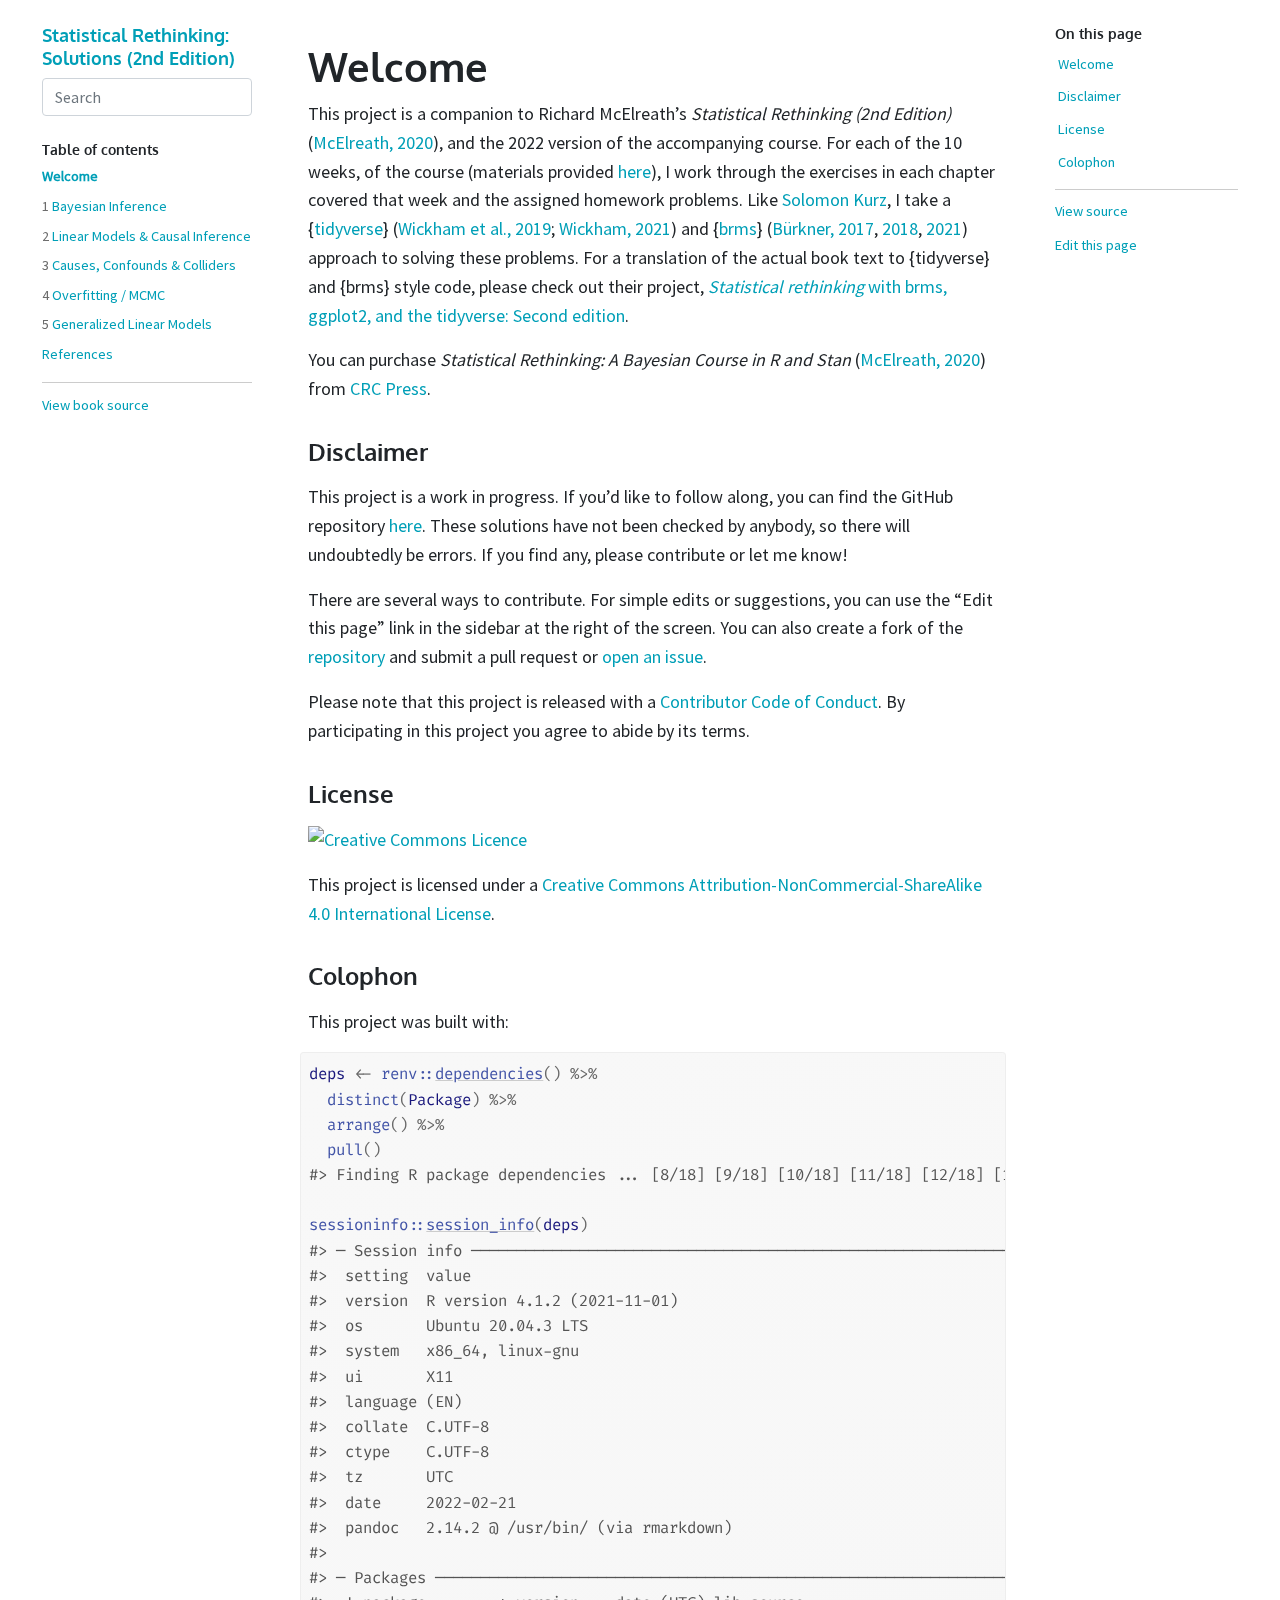
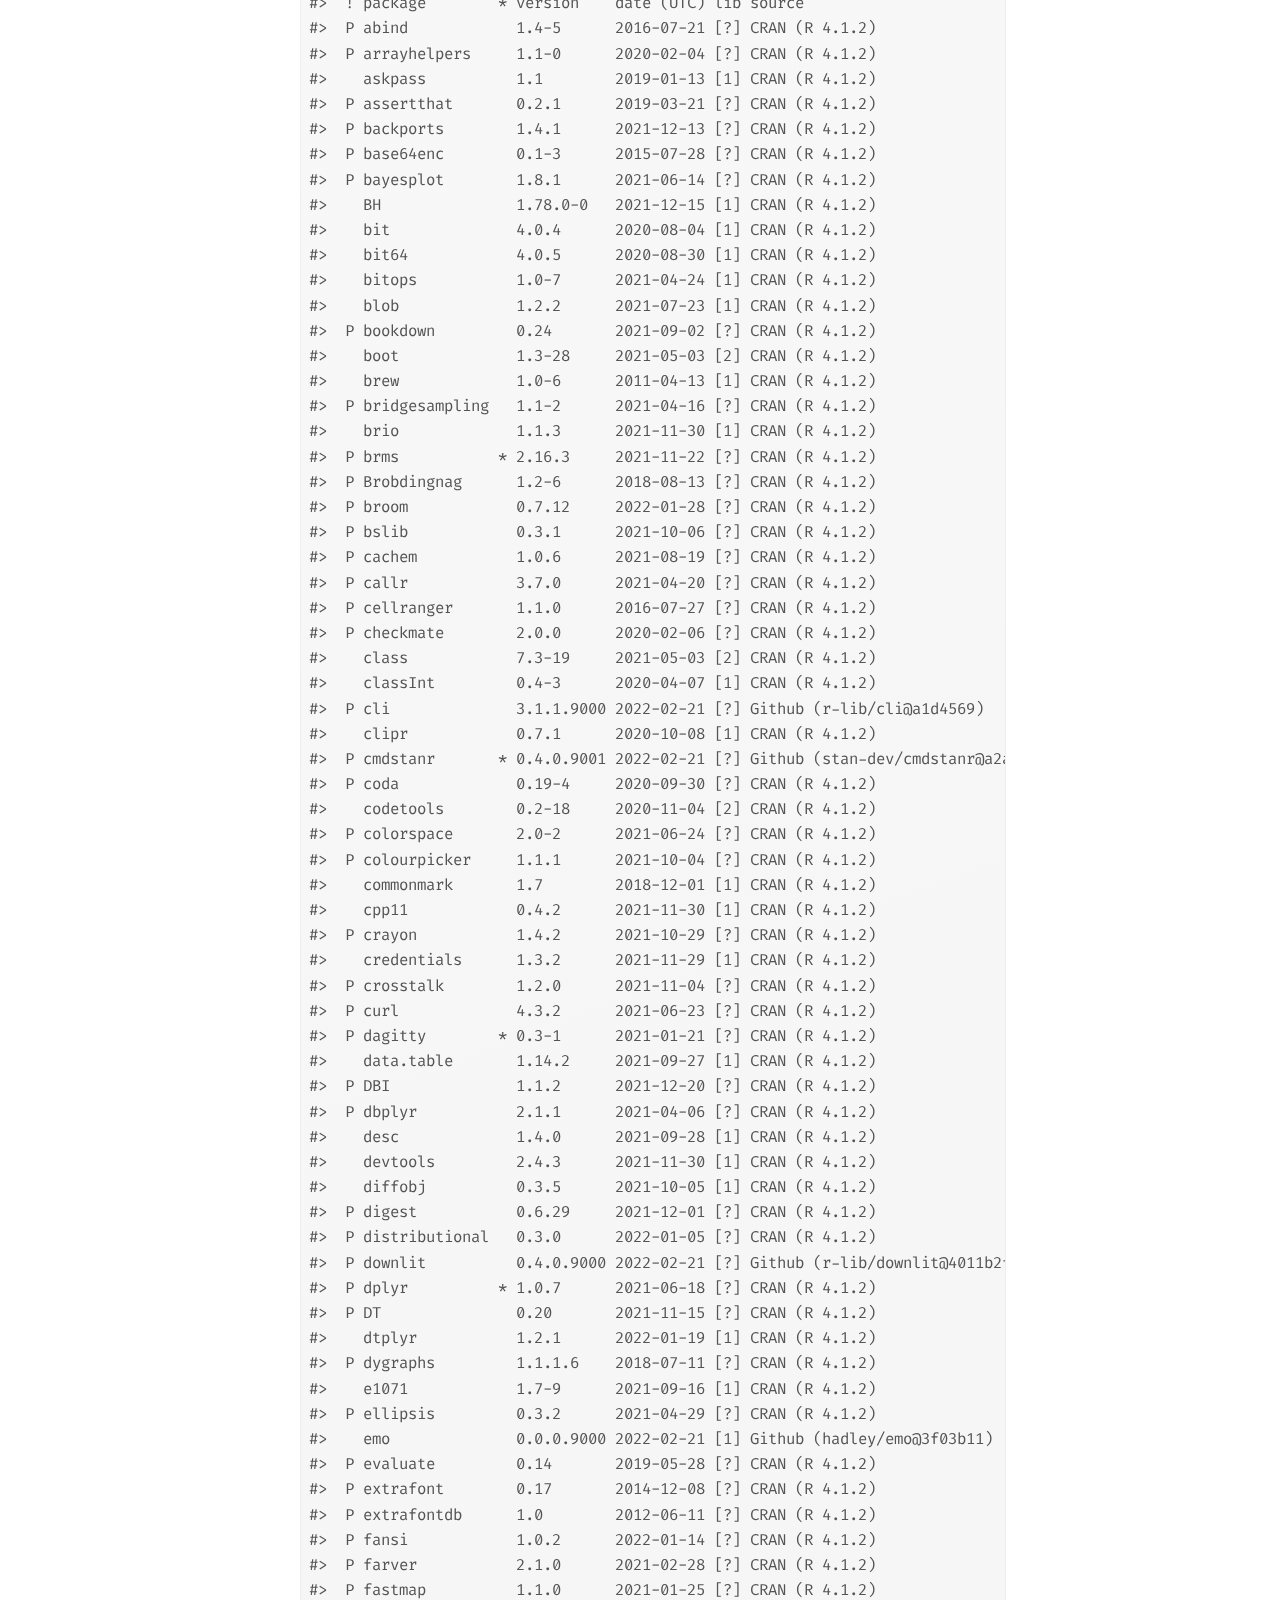
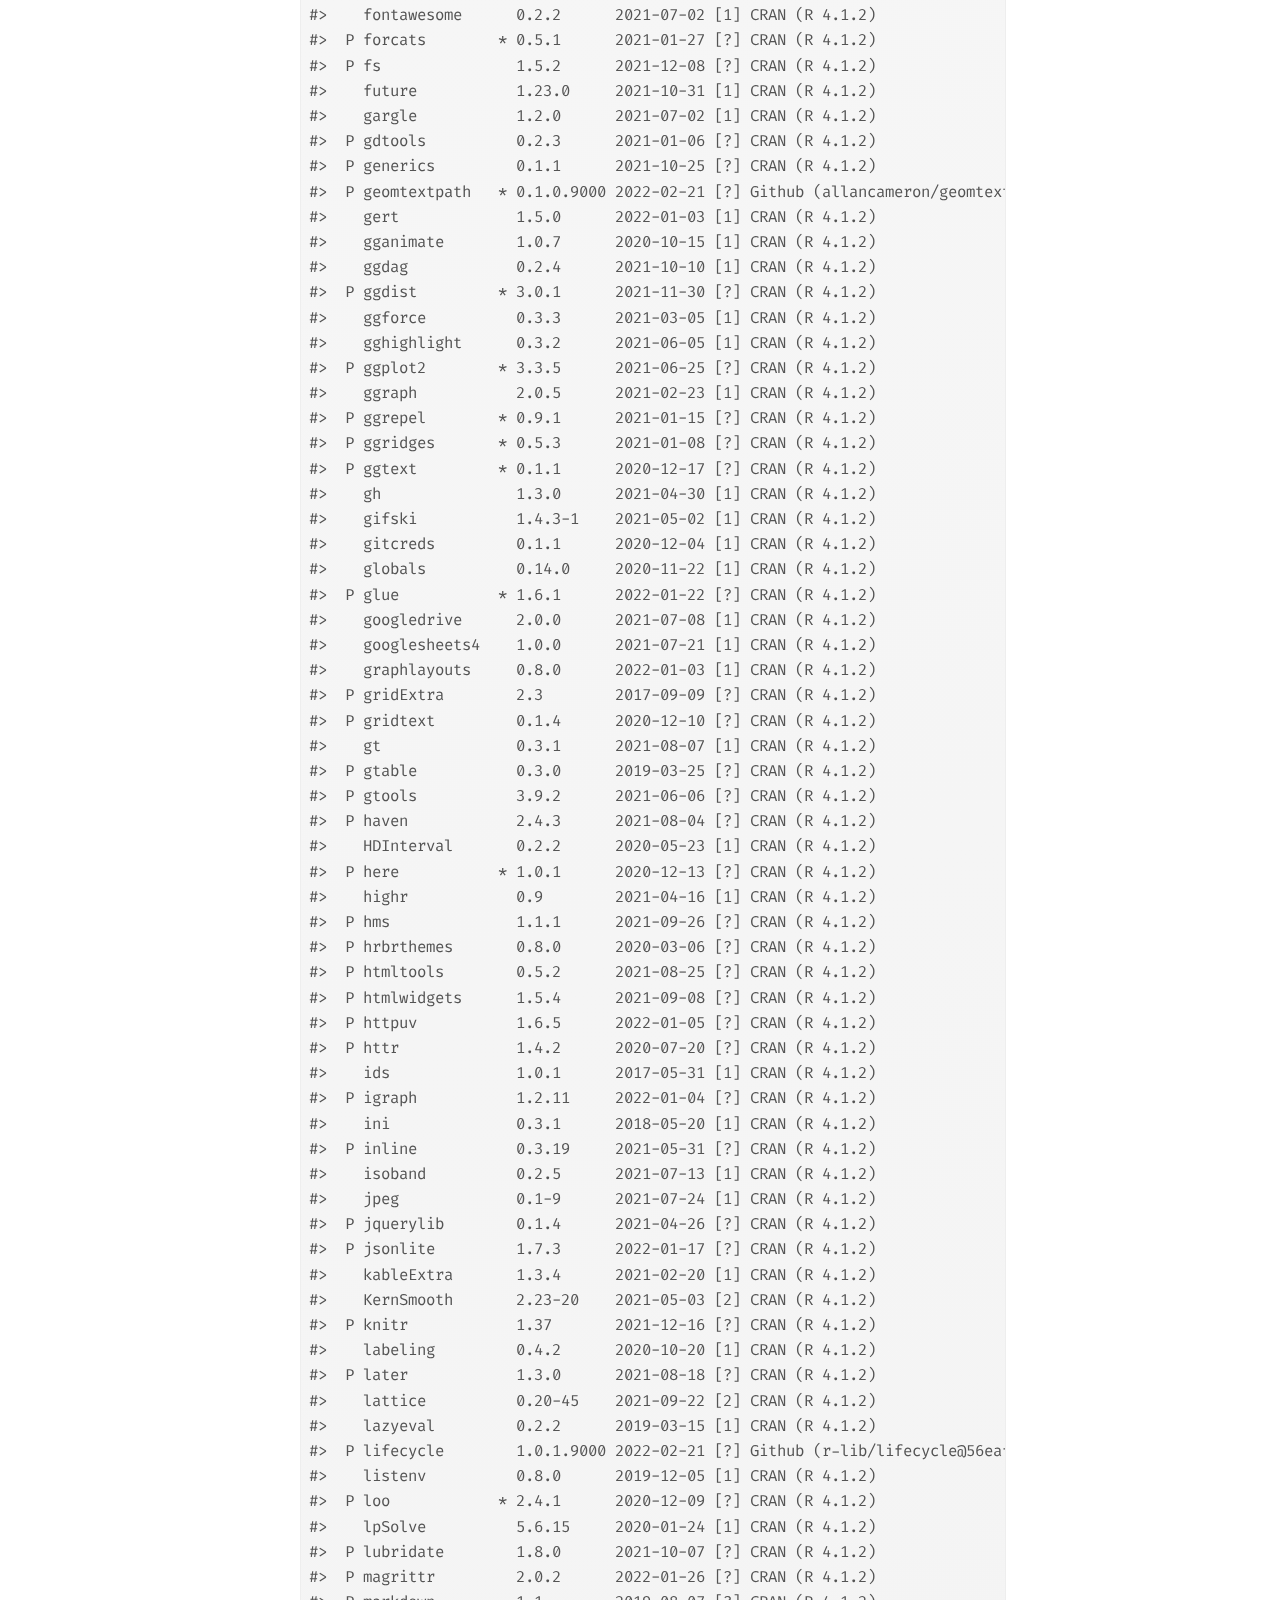
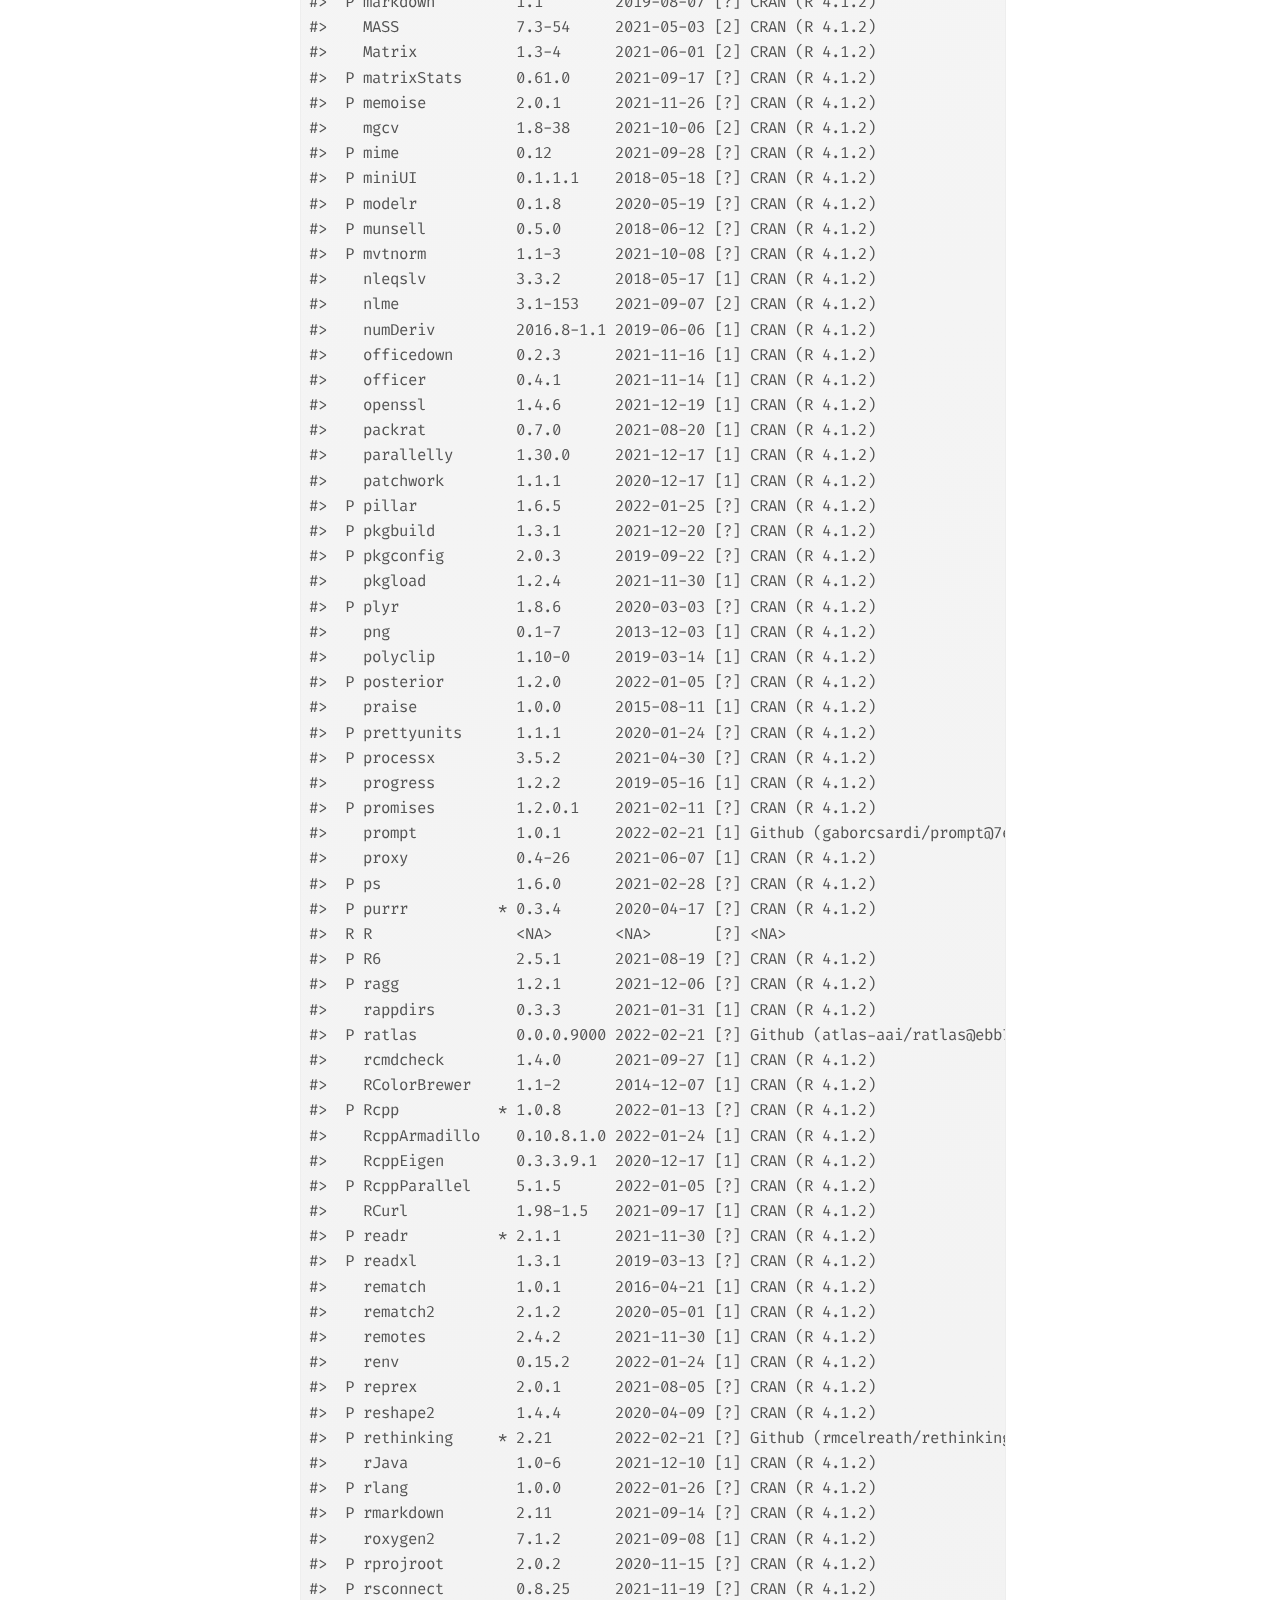
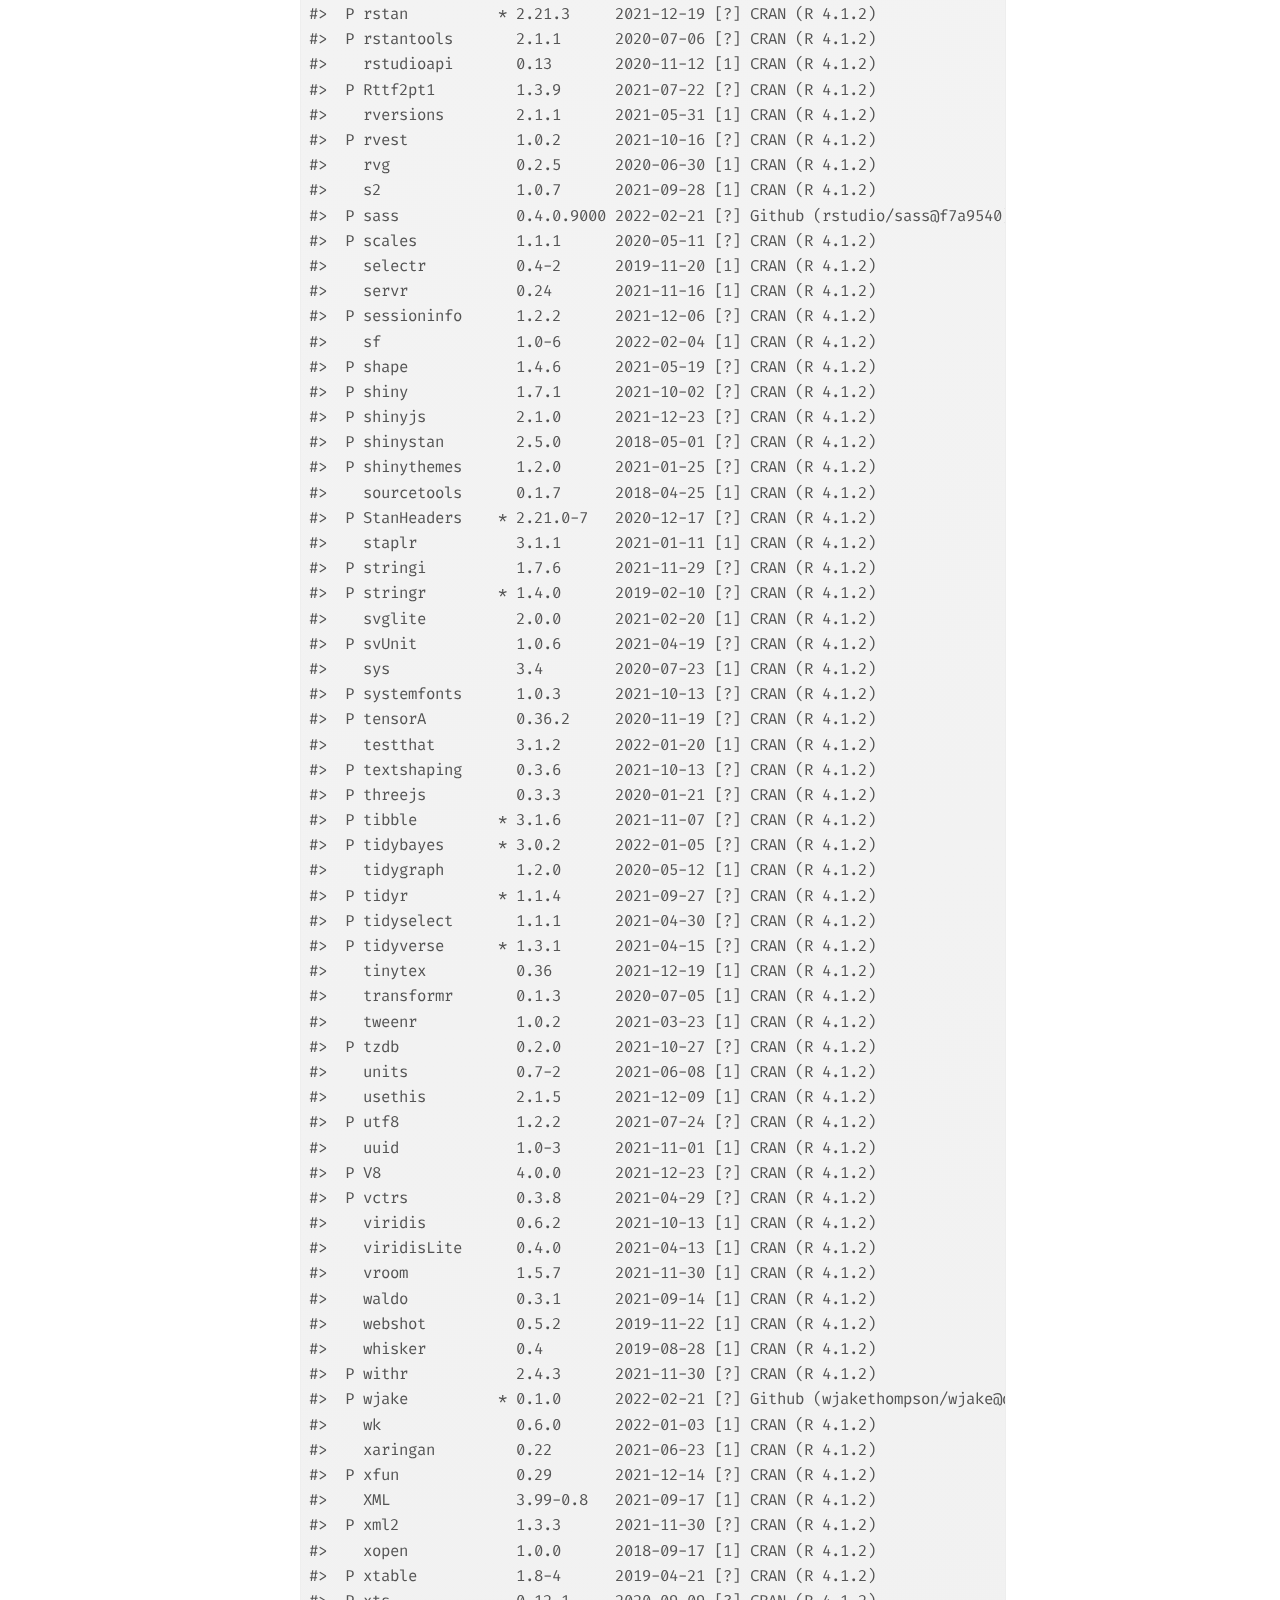
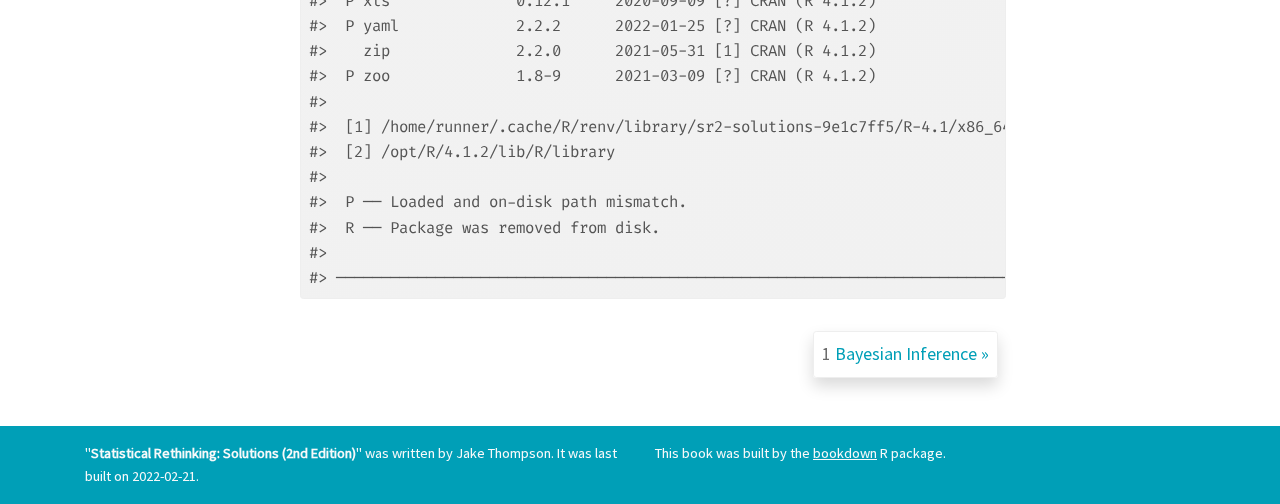
==== commit 7a4e1521: "Deploying to gh-pages from @ wjakethompson/sr2-solutions@b16f4f89c2ef52f8f42cdb15ddaf517f5d8ea0a8 🚀" ====
--- a/index.html
+++ b/index.html
@@ -18,9 +18,9 @@
 <meta name="twitter:description" content="This project contains solutions to exercises and homework for the second edition of Richard McElreath’s Statistical Rethinking: A Bayesian Course Using R and Stan. Solutions are offered using the tidyverse and brms packages. Thus, this project should be viewed as a companion to both the original book and Solomon Kurz’s translation of the text to tidyverse and brms syntax. Here, we extend the translation to also include solutions to the exercises and homework assignments associated with the course.">
 <!-- JS --><script src="https://cdnjs.cloudflare.com/ajax/libs/clipboard.js/2.0.6/clipboard.min.js" integrity="sha256-inc5kl9MA1hkeYUt+EC3BhlIgyp/2jDIyBLS6k3UxPI=" crossorigin="anonymous"></script><script src="https://cdnjs.cloudflare.com/ajax/libs/fuse.js/6.4.6/fuse.js" integrity="sha512-zv6Ywkjyktsohkbp9bb45V6tEMoWhzFzXis+LrMehmJZZSys19Yxf1dopHx7WzIKxr5tK2dVcYmaCk2uqdjF4A==" crossorigin="anonymous"></script><script src="https://kit.fontawesome.com/6ecbd6c532.js" crossorigin="anonymous"></script><script src="libs/header-attrs-2.11/header-attrs.js"></script><script src="libs/jquery-3.6.0/jquery-3.6.0.min.js"></script><meta name="viewport" content="width=device-width, initial-scale=1, shrink-to-fit=no">
 <link href="libs/bootstrap-4.6.0/bootstrap.min.css" rel="stylesheet">
-<script src="libs/bootstrap-4.6.0/bootstrap.bundle.min.js"></script><link href="libs/_Source%20Sans%20Pro-0.4.0/font.css" rel="stylesheet">
-<link href="libs/_Fira%20Code-0.4.0/font.css" rel="stylesheet">
-<link href="libs/_Oxygen-0.4.0/font.css" rel="stylesheet">
+<script src="libs/bootstrap-4.6.0/bootstrap.bundle.min.js"></script><link href="libs/_Source%20Sans%20Pro-0.4.0.9000/font.css" rel="stylesheet">
+<link href="libs/_Fira%20Code-0.4.0.9000/font.css" rel="stylesheet">
+<link href="libs/_Oxygen-0.4.0.9000/font.css" rel="stylesheet">
 <script src="libs/bs3compat-0.3.1/transition.js"></script><script src="libs/bs3compat-0.3.1/tabs.js"></script><script src="libs/bs3compat-0.3.1/bs3compat.js"></script><link href="libs/bs4_book-1.0.0/bs4_book.css" rel="stylesheet">
 <script src="libs/bs4_book-1.0.0/bs4_book.js"></script><script src="libs/kePrint-0.0.1/kePrint.js"></script><link href="libs/lightable-0.0.1/lightable.css" rel="stylesheet">
 <script src="https://cdnjs.cloudflare.com/ajax/libs/autocomplete.js/0.38.0/autocomplete.jquery.min.js" integrity="sha512-GU9ayf+66Xx2TmpxqJpliWbT5PiGYxpaG8rfnBEk1LL8l1KGkRShhngwdXK1UgqhAzWpZHSiYPc09/NwDQIGyg==" crossorigin="anonymous"></script><script src="https://cdnjs.cloudflare.com/ajax/libs/mark.js/8.11.1/mark.min.js" integrity="sha512-5CYOlHXGh6QpOFA/TeTylKLWfB3ftPsde7AnmhuitiTX4K5SqCLBeKro6sPS8ilsz1Q4NRx3v8Ko2IBiszzdww==" crossorigin="anonymous"></script><!-- CSS --><link rel="stylesheet" href="assets/style.css">
@@ -49,6 +49,8 @@
 <li><a class="" href="bayesian-inference.html"><span class="header-section-number">1</span> Bayesian Inference</a></li>
 <li><a class="" href="linear-models-causal-inference.html"><span class="header-section-number">2</span> Linear Models &amp; Causal Inference</a></li>
 <li><a class="" href="causes-confounds-colliders.html"><span class="header-section-number">3</span> Causes, Confounds &amp; Colliders</a></li>
+<li><a class="" href="overfitting-mcmc.html"><span class="header-section-number">4</span> Overfitting / MCMC</a></li>
+<li><a class="" href="generalized-linear-models.html"><span class="header-section-number">5</span> Generalized Linear Models</a></li>
 <li><a class="" href="references.html">References</a></li>
 </ul>
 
@@ -80,10 +82,11 @@
 </h2>
 <p>This project was built with:</p>
 <div class="sourceCode" id="cb1"><pre class="downlit sourceCode r">
-<code class="sourceCode R"><span class="va">desc</span> <span class="op">&lt;-</span> <span class="fu">desc</span><span class="fu">::</span><span class="va"><a href="https://rdrr.io/pkg/desc/man/description.html">description</a></span><span class="op">$</span><span class="fu">new</span><span class="op">(</span><span class="op">)</span>
-<span class="va">deps</span> <span class="op">&lt;-</span> <span class="va">desc</span><span class="op">$</span><span class="fu">get_deps</span><span class="op">(</span><span class="op">)</span> <span class="op">%&gt;%</span> 
-  <span class="fu"><a href="https://rdrr.io/r/stats/filter.html">filter</a></span><span class="op">(</span><span class="va">package</span> <span class="op">!=</span> <span class="st">"R"</span><span class="op">)</span> <span class="op">%&gt;%</span> 
-  <span class="fu">pull</span><span class="op">(</span><span class="va">package</span><span class="op">)</span>
+<code class="sourceCode R"><span class="va">deps</span> <span class="op">&lt;-</span> <span class="fu">renv</span><span class="fu">::</span><span class="fu"><a href="https://rstudio.github.io/renv/reference/dependencies.html">dependencies</a></span><span class="op">(</span><span class="op">)</span> <span class="op">%&gt;%</span> 
+  <span class="fu">distinct</span><span class="op">(</span><span class="va">Package</span><span class="op">)</span> <span class="op">%&gt;%</span> 
+  <span class="fu">arrange</span><span class="op">(</span><span class="op">)</span> <span class="op">%&gt;%</span> 
+  <span class="fu">pull</span><span class="op">(</span><span class="op">)</span>
+<span class="co">#&gt; Finding R package dependencies ... [8/18] [9/18] [10/18] [11/18] [12/18] [13/18] [14/18] [15/18] [16/18] [17/18] [18/18] Done!</span>
 
 <span class="fu">sessioninfo</span><span class="fu">::</span><span class="fu"><a href="https://r-lib.github.io/sessioninfo/reference/session_info.html">session_info</a></span><span class="op">(</span><span class="va">deps</span><span class="op">)</span>
 <span class="co">#&gt; ─ Session info ───────────────────────────────────────────────────────────────</span>
@@ -96,248 +99,274 @@
 <span class="co">#&gt;  collate  C.UTF-8</span>
 <span class="co">#&gt;  ctype    C.UTF-8</span>
 <span class="co">#&gt;  tz       UTC</span>
-<span class="co">#&gt;  date     2022-01-30</span>
+<span class="co">#&gt;  date     2022-02-21</span>
 <span class="co">#&gt;  pandoc   2.14.2 @ /usr/bin/ (via rmarkdown)</span>
 <span class="co">#&gt; </span>
 <span class="co">#&gt; ─ Packages ───────────────────────────────────────────────────────────────────</span>
-<span class="co">#&gt;  package        * version    date (UTC) lib source</span>
-<span class="co">#&gt;  abind            1.4-5      2016-07-21 [1] CRAN (R 4.1.2)</span>
-<span class="co">#&gt;  arrayhelpers     1.1-0      2020-02-04 [1] CRAN (R 4.1.2)</span>
-<span class="co">#&gt;  askpass          1.1        2019-01-13 [1] CRAN (R 4.1.2)</span>
-<span class="co">#&gt;  assertthat       0.2.1      2019-03-21 [1] CRAN (R 4.1.2)</span>
-<span class="co">#&gt;  backports        1.4.1      2021-12-13 [1] CRAN (R 4.1.2)</span>
-<span class="co">#&gt;  base64enc        0.1-3      2015-07-28 [1] CRAN (R 4.1.2)</span>
-<span class="co">#&gt;  bayesplot        1.8.1      2021-06-14 [1] CRAN (R 4.1.2)</span>
-<span class="co">#&gt;  BH               1.78.0-0   2021-12-15 [1] CRAN (R 4.1.2)</span>
-<span class="co">#&gt;  bit              4.0.4      2020-08-04 [1] CRAN (R 4.1.2)</span>
-<span class="co">#&gt;  bit64            4.0.5      2020-08-30 [1] CRAN (R 4.1.2)</span>
-<span class="co">#&gt;  bitops           1.0-7      2021-04-24 [1] CRAN (R 4.1.2)</span>
-<span class="co">#&gt;  blob             1.2.2      2021-07-23 [1] CRAN (R 4.1.2)</span>
-<span class="co">#&gt;  bookdown         0.24       2021-09-02 [1] CRAN (R 4.1.2)</span>
-<span class="co">#&gt;  boot             1.3-28     2021-05-03 [2] CRAN (R 4.1.2)</span>
-<span class="co">#&gt;  bridgesampling   1.1-2      2021-04-16 [1] CRAN (R 4.1.2)</span>
-<span class="co">#&gt;  brio             1.1.3      2021-11-30 [1] CRAN (R 4.1.2)</span>
-<span class="co">#&gt;  brms           * 2.16.3     2021-11-22 [1] CRAN (R 4.1.2)</span>
-<span class="co">#&gt;  Brobdingnag      1.2-6      2018-08-13 [1] CRAN (R 4.1.2)</span>
-<span class="co">#&gt;  broom            0.7.12     2022-01-28 [1] CRAN (R 4.1.2)</span>
-<span class="co">#&gt;  bslib            0.3.1      2021-10-06 [1] CRAN (R 4.1.2)</span>
-<span class="co">#&gt;  cachem           1.0.6      2021-08-19 [1] CRAN (R 4.1.2)</span>
-<span class="co">#&gt;  callr            3.7.0      2021-04-20 [1] CRAN (R 4.1.2)</span>
-<span class="co">#&gt;  cellranger       1.1.0      2016-07-27 [1] CRAN (R 4.1.2)</span>
-<span class="co">#&gt;  checkmate        2.0.0      2020-02-06 [1] CRAN (R 4.1.2)</span>
-<span class="co">#&gt;  class            7.3-19     2021-05-03 [2] CRAN (R 4.1.2)</span>
-<span class="co">#&gt;  classInt         0.4-3      2020-04-07 [1] CRAN (R 4.1.2)</span>
-<span class="co">#&gt;  cli              3.1.1      2022-01-20 [1] CRAN (R 4.1.2)</span>
-<span class="co">#&gt;  clipr            0.7.1      2020-10-08 [1] CRAN (R 4.1.2)</span>
-<span class="co">#&gt;  cmdstanr       * 0.4.0.9001 2022-01-30 [1] Github (stan-dev/cmdstanr@a2a97d9)</span>
-<span class="co">#&gt;  coda             0.19-4     2020-09-30 [1] CRAN (R 4.1.2)</span>
-<span class="co">#&gt;  codetools        0.2-18     2020-11-04 [2] CRAN (R 4.1.2)</span>
-<span class="co">#&gt;  colorspace       2.0-2      2021-06-24 [1] CRAN (R 4.1.2)</span>
-<span class="co">#&gt;  colourpicker     1.1.1      2021-10-04 [1] CRAN (R 4.1.2)</span>
-<span class="co">#&gt;  commonmark       1.7        2018-12-01 [1] CRAN (R 4.1.2)</span>
-<span class="co">#&gt;  cpp11            0.4.2      2021-11-30 [1] CRAN (R 4.1.2)</span>
-<span class="co">#&gt;  crayon           1.4.2      2021-10-29 [1] CRAN (R 4.1.2)</span>
-<span class="co">#&gt;  crosstalk        1.2.0      2021-11-04 [1] CRAN (R 4.1.2)</span>
-<span class="co">#&gt;  curl             4.3.2      2021-06-23 [1] CRAN (R 4.1.2)</span>
-<span class="co">#&gt;  dagitty        * 0.3-1      2021-01-21 [1] CRAN (R 4.1.2)</span>
-<span class="co">#&gt;  data.table       1.14.2     2021-09-27 [1] CRAN (R 4.1.2)</span>
-<span class="co">#&gt;  DBI              1.1.2      2021-12-20 [1] CRAN (R 4.1.2)</span>
-<span class="co">#&gt;  dbplyr           2.1.1      2021-04-06 [1] CRAN (R 4.1.2)</span>
-<span class="co">#&gt;  desc             1.4.0      2021-09-28 [1] CRAN (R 4.1.2)</span>
-<span class="co">#&gt;  digest           0.6.29     2021-12-01 [1] CRAN (R 4.1.2)</span>
-<span class="co">#&gt;  distributional   0.3.0      2022-01-05 [1] CRAN (R 4.1.2)</span>
-<span class="co">#&gt;  downlit          0.4.0      2021-10-29 [1] CRAN (R 4.1.2)</span>
-<span class="co">#&gt;  dplyr          * 1.0.7      2021-06-18 [1] CRAN (R 4.1.2)</span>
-<span class="co">#&gt;  DT               0.20       2021-11-15 [1] CRAN (R 4.1.2)</span>
-<span class="co">#&gt;  dtplyr           1.2.1      2022-01-19 [1] CRAN (R 4.1.2)</span>
-<span class="co">#&gt;  dygraphs         1.1.1.6    2018-07-11 [1] CRAN (R 4.1.2)</span>
-<span class="co">#&gt;  e1071            1.7-9      2021-09-16 [1] CRAN (R 4.1.2)</span>
-<span class="co">#&gt;  ellipsis         0.3.2      2021-04-29 [1] CRAN (R 4.1.2)</span>
-<span class="co">#&gt;  emo              0.0.0.9000 2022-01-06 [1] Github (hadley/emo@3f03b11)</span>
-<span class="co">#&gt;  evaluate         0.14       2019-05-28 [1] CRAN (R 4.1.2)</span>
-<span class="co">#&gt;  extrafont        0.17       2014-12-08 [1] CRAN (R 4.1.2)</span>
-<span class="co">#&gt;  extrafontdb      1.0        2012-06-11 [1] CRAN (R 4.1.2)</span>
-<span class="co">#&gt;  fansi            1.0.2      2022-01-14 [1] CRAN (R 4.1.2)</span>
-<span class="co">#&gt;  farver           2.1.0      2021-02-28 [1] CRAN (R 4.1.2)</span>
-<span class="co">#&gt;  fastmap          1.1.0      2021-01-25 [1] CRAN (R 4.1.2)</span>
-<span class="co">#&gt;  fontawesome      0.2.2      2021-07-02 [1] CRAN (R 4.1.2)</span>
-<span class="co">#&gt;  forcats        * 0.5.1      2021-01-27 [1] CRAN (R 4.1.2)</span>
-<span class="co">#&gt;  fs               1.5.2      2021-12-08 [1] CRAN (R 4.1.2)</span>
-<span class="co">#&gt;  future           1.23.0     2021-10-31 [1] CRAN (R 4.1.2)</span>
-<span class="co">#&gt;  gargle           1.2.0      2021-07-02 [1] CRAN (R 4.1.2)</span>
-<span class="co">#&gt;  gdtools          0.2.3      2021-01-06 [1] CRAN (R 4.1.2)</span>
-<span class="co">#&gt;  generics         0.1.1      2021-10-25 [1] CRAN (R 4.1.2)</span>
-<span class="co">#&gt;  geomtextpath   * 0.1.0.9000 2022-01-30 [1] Github (AllanCameron/geomtextpath@0612ba8)</span>
-<span class="co">#&gt;  gganimate        1.0.7      2020-10-15 [1] CRAN (R 4.1.2)</span>
-<span class="co">#&gt;  ggdag            0.2.4      2021-10-10 [1] CRAN (R 4.1.2)</span>
-<span class="co">#&gt;  ggdist         * 3.0.1      2021-11-30 [1] CRAN (R 4.1.2)</span>
-<span class="co">#&gt;  ggforce          0.3.3      2021-03-05 [1] CRAN (R 4.1.2)</span>
-<span class="co">#&gt;  gghighlight      0.3.2      2021-06-05 [1] CRAN (R 4.1.2)</span>
-<span class="co">#&gt;  ggplot2        * 3.3.5      2021-06-25 [1] CRAN (R 4.1.2)</span>
-<span class="co">#&gt;  ggraph           2.0.5      2021-02-23 [1] CRAN (R 4.1.2)</span>
-<span class="co">#&gt;  ggrepel          0.9.1      2021-01-15 [1] CRAN (R 4.1.2)</span>
-<span class="co">#&gt;  ggridges         0.5.3      2021-01-08 [1] CRAN (R 4.1.2)</span>
-<span class="co">#&gt;  ggtext           0.1.1      2020-12-17 [1] CRAN (R 4.1.2)</span>
-<span class="co">#&gt;  gifski           1.4.3-1    2021-05-02 [1] CRAN (R 4.1.2)</span>
-<span class="co">#&gt;  globals          0.14.0     2020-11-22 [1] CRAN (R 4.1.2)</span>
-<span class="co">#&gt;  glue           * 1.6.1      2022-01-22 [1] CRAN (R 4.1.2)</span>
-<span class="co">#&gt;  googledrive      2.0.0      2021-07-08 [1] CRAN (R 4.1.2)</span>
-<span class="co">#&gt;  googlesheets4    1.0.0      2021-07-21 [1] CRAN (R 4.1.2)</span>
-<span class="co">#&gt;  graphlayouts     0.8.0      2022-01-03 [1] CRAN (R 4.1.2)</span>
-<span class="co">#&gt;  gridExtra        2.3        2017-09-09 [1] CRAN (R 4.1.2)</span>
-<span class="co">#&gt;  gridtext         0.1.4      2020-12-10 [1] CRAN (R 4.1.2)</span>
-<span class="co">#&gt;  gt               0.3.1      2021-08-07 [1] CRAN (R 4.1.2)</span>
-<span class="co">#&gt;  gtable           0.3.0      2019-03-25 [1] CRAN (R 4.1.2)</span>
-<span class="co">#&gt;  gtools           3.9.2      2021-06-06 [1] CRAN (R 4.1.2)</span>
-<span class="co">#&gt;  haven            2.4.3      2021-08-04 [1] CRAN (R 4.1.2)</span>
-<span class="co">#&gt;  HDInterval       0.2.2      2020-05-23 [1] CRAN (R 4.1.2)</span>
-<span class="co">#&gt;  here           * 1.0.1      2020-12-13 [1] CRAN (R 4.1.2)</span>
-<span class="co">#&gt;  highr            0.9        2021-04-16 [1] CRAN (R 4.1.2)</span>
-<span class="co">#&gt;  hms              1.1.1      2021-09-26 [1] CRAN (R 4.1.2)</span>
-<span class="co">#&gt;  hrbrthemes       0.8.0      2020-03-06 [1] CRAN (R 4.1.2)</span>
-<span class="co">#&gt;  htmltools        0.5.2      2021-08-25 [1] CRAN (R 4.1.2)</span>
-<span class="co">#&gt;  htmlwidgets      1.5.4      2021-09-08 [1] CRAN (R 4.1.2)</span>
-<span class="co">#&gt;  httpuv           1.6.5      2022-01-05 [1] CRAN (R 4.1.2)</span>
-<span class="co">#&gt;  httr             1.4.2      2020-07-20 [1] CRAN (R 4.1.2)</span>
-<span class="co">#&gt;  ids              1.0.1      2017-05-31 [1] CRAN (R 4.1.2)</span>
-<span class="co">#&gt;  igraph           1.2.11     2022-01-04 [1] CRAN (R 4.1.2)</span>
-<span class="co">#&gt;  inline           0.3.19     2021-05-31 [1] CRAN (R 4.1.2)</span>
-<span class="co">#&gt;  isoband          0.2.5      2021-07-13 [1] CRAN (R 4.1.2)</span>
-<span class="co">#&gt;  jpeg             0.1-9      2021-07-24 [1] CRAN (R 4.1.2)</span>
-<span class="co">#&gt;  jquerylib        0.1.4      2021-04-26 [1] CRAN (R 4.1.2)</span>
-<span class="co">#&gt;  jsonlite         1.7.3      2022-01-17 [1] CRAN (R 4.1.2)</span>
-<span class="co">#&gt;  kableExtra       1.3.4      2021-02-20 [1] CRAN (R 4.1.2)</span>
-<span class="co">#&gt;  KernSmooth       2.23-20    2021-05-03 [2] CRAN (R 4.1.2)</span>
-<span class="co">#&gt;  knitr            1.37       2021-12-16 [1] CRAN (R 4.1.2)</span>
-<span class="co">#&gt;  labeling         0.4.2      2020-10-20 [1] CRAN (R 4.1.2)</span>
-<span class="co">#&gt;  later            1.3.0      2021-08-18 [1] CRAN (R 4.1.2)</span>
-<span class="co">#&gt;  lattice          0.20-45    2021-09-22 [2] CRAN (R 4.1.2)</span>
-<span class="co">#&gt;  lazyeval         0.2.2      2019-03-15 [1] CRAN (R 4.1.2)</span>
-<span class="co">#&gt;  lifecycle        1.0.1      2021-09-24 [1] CRAN (R 4.1.2)</span>
-<span class="co">#&gt;  listenv          0.8.0      2019-12-05 [1] CRAN (R 4.1.2)</span>
-<span class="co">#&gt;  loo            * 2.4.1      2020-12-09 [1] CRAN (R 4.1.2)</span>
-<span class="co">#&gt;  lpSolve          5.6.15     2020-01-24 [1] CRAN (R 4.1.2)</span>
-<span class="co">#&gt;  lubridate        1.8.0      2021-10-07 [1] CRAN (R 4.1.2)</span>
-<span class="co">#&gt;  magrittr         2.0.2      2022-01-26 [1] CRAN (R 4.1.2)</span>
-<span class="co">#&gt;  markdown         1.1        2019-08-07 [1] CRAN (R 4.1.2)</span>
-<span class="co">#&gt;  MASS             7.3-54     2021-05-03 [2] CRAN (R 4.1.2)</span>
-<span class="co">#&gt;  Matrix           1.3-4      2021-06-01 [2] CRAN (R 4.1.2)</span>
-<span class="co">#&gt;  matrixStats      0.61.0     2021-09-17 [1] CRAN (R 4.1.2)</span>
-<span class="co">#&gt;  memoise          2.0.1      2021-11-26 [1] CRAN (R 4.1.2)</span>
-<span class="co">#&gt;  mgcv             1.8-38     2021-10-06 [2] CRAN (R 4.1.2)</span>
-<span class="co">#&gt;  mime             0.12       2021-09-28 [1] CRAN (R 4.1.2)</span>
-<span class="co">#&gt;  miniUI           0.1.1.1    2018-05-18 [1] CRAN (R 4.1.2)</span>
-<span class="co">#&gt;  modelr           0.1.8      2020-05-19 [1] CRAN (R 4.1.2)</span>
-<span class="co">#&gt;  munsell          0.5.0      2018-06-12 [1] CRAN (R 4.1.2)</span>
-<span class="co">#&gt;  mvtnorm          1.1-3      2021-10-08 [1] CRAN (R 4.1.2)</span>
-<span class="co">#&gt;  nleqslv          3.3.2      2018-05-17 [1] CRAN (R 4.1.2)</span>
-<span class="co">#&gt;  nlme             3.1-153    2021-09-07 [2] CRAN (R 4.1.2)</span>
-<span class="co">#&gt;  numDeriv         2016.8-1.1 2019-06-06 [1] CRAN (R 4.1.2)</span>
-<span class="co">#&gt;  officedown       0.2.3      2021-11-16 [1] CRAN (R 4.1.2)</span>
-<span class="co">#&gt;  officer          0.4.1      2021-11-14 [1] CRAN (R 4.1.2)</span>
-<span class="co">#&gt;  openssl          1.4.6      2021-12-19 [1] CRAN (R 4.1.2)</span>
-<span class="co">#&gt;  packrat          0.7.0      2021-08-20 [1] CRAN (R 4.1.2)</span>
-<span class="co">#&gt;  parallelly       1.30.0     2021-12-17 [1] CRAN (R 4.1.2)</span>
-<span class="co">#&gt;  pillar           1.6.5      2022-01-25 [1] CRAN (R 4.1.2)</span>
-<span class="co">#&gt;  pkgbuild         1.3.1      2021-12-20 [1] CRAN (R 4.1.2)</span>
-<span class="co">#&gt;  pkgconfig        2.0.3      2019-09-22 [1] CRAN (R 4.1.2)</span>
-<span class="co">#&gt;  plyr             1.8.6      2020-03-03 [1] CRAN (R 4.1.2)</span>
-<span class="co">#&gt;  png              0.1-7      2013-12-03 [1] CRAN (R 4.1.2)</span>
-<span class="co">#&gt;  polyclip         1.10-0     2019-03-14 [1] CRAN (R 4.1.2)</span>
-<span class="co">#&gt;  posterior        1.2.0      2022-01-05 [1] CRAN (R 4.1.2)</span>
-<span class="co">#&gt;  prettyunits      1.1.1      2020-01-24 [1] CRAN (R 4.1.2)</span>
-<span class="co">#&gt;  processx         3.5.2      2021-04-30 [1] CRAN (R 4.1.2)</span>
-<span class="co">#&gt;  progress         1.2.2      2019-05-16 [1] CRAN (R 4.1.2)</span>
-<span class="co">#&gt;  promises         1.2.0.1    2021-02-11 [1] CRAN (R 4.1.2)</span>
-<span class="co">#&gt;  proxy            0.4-26     2021-06-07 [1] CRAN (R 4.1.2)</span>
-<span class="co">#&gt;  ps               1.6.0      2021-02-28 [1] CRAN (R 4.1.2)</span>
-<span class="co">#&gt;  purrr          * 0.3.4      2020-04-17 [1] CRAN (R 4.1.2)</span>
-<span class="co">#&gt;  R6               2.5.1      2021-08-19 [1] CRAN (R 4.1.2)</span>
-<span class="co">#&gt;  ragg             1.2.1      2021-12-06 [1] CRAN (R 4.1.2)</span>
-<span class="co">#&gt;  rappdirs         0.3.3      2021-01-31 [1] CRAN (R 4.1.2)</span>
-<span class="co">#&gt;  ratlas           0.0.0.9000 2022-01-30 [1] Github (atlas-aai/ratlas@ebb795b)</span>
-<span class="co">#&gt;  RColorBrewer     1.1-2      2014-12-07 [1] CRAN (R 4.1.2)</span>
-<span class="co">#&gt;  Rcpp           * 1.0.8      2022-01-13 [1] CRAN (R 4.1.2)</span>
-<span class="co">#&gt;  RcppArmadillo    0.10.8.1.0 2022-01-24 [1] CRAN (R 4.1.2)</span>
-<span class="co">#&gt;  RcppEigen        0.3.3.9.1  2020-12-17 [1] CRAN (R 4.1.2)</span>
-<span class="co">#&gt;  RcppParallel     5.1.5      2022-01-05 [1] CRAN (R 4.1.2)</span>
-<span class="co">#&gt;  RCurl            1.98-1.5   2021-09-17 [1] CRAN (R 4.1.2)</span>
-<span class="co">#&gt;  readr          * 2.1.1      2021-11-30 [1] CRAN (R 4.1.2)</span>
-<span class="co">#&gt;  readxl           1.3.1      2019-03-13 [1] CRAN (R 4.1.2)</span>
-<span class="co">#&gt;  rematch          1.0.1      2016-04-21 [1] CRAN (R 4.1.2)</span>
-<span class="co">#&gt;  rematch2         2.1.2      2020-05-01 [1] CRAN (R 4.1.2)</span>
-<span class="co">#&gt;  reprex           2.0.1      2021-08-05 [1] CRAN (R 4.1.2)</span>
-<span class="co">#&gt;  reshape2         1.4.4      2020-04-09 [1] CRAN (R 4.1.2)</span>
-<span class="co">#&gt;  rethinking     * 2.21       2022-01-06 [1] Github (rmcelreath/rethinking@783d111)</span>
-<span class="co">#&gt;  rJava            1.0-6      2021-12-10 [1] CRAN (R 4.1.2)</span>
-<span class="co">#&gt;  rlang            1.0.0      2022-01-26 [1] CRAN (R 4.1.2)</span>
-<span class="co">#&gt;  rmarkdown        2.11       2021-09-14 [1] CRAN (R 4.1.2)</span>
-<span class="co">#&gt;  rprojroot        2.0.2      2020-11-15 [1] CRAN (R 4.1.2)</span>
-<span class="co">#&gt;  rsconnect        0.8.25     2021-11-19 [1] CRAN (R 4.1.2)</span>
-<span class="co">#&gt;  rstan          * 2.21.3     2021-12-19 [1] CRAN (R 4.1.2)</span>
-<span class="co">#&gt;  rstantools       2.1.1      2020-07-06 [1] CRAN (R 4.1.2)</span>
-<span class="co">#&gt;  rstudioapi       0.13       2020-11-12 [1] CRAN (R 4.1.2)</span>
-<span class="co">#&gt;  Rttf2pt1         1.3.9      2021-07-22 [1] CRAN (R 4.1.2)</span>
-<span class="co">#&gt;  rvest            1.0.2      2021-10-16 [1] CRAN (R 4.1.2)</span>
-<span class="co">#&gt;  rvg              0.2.5      2020-06-30 [1] CRAN (R 4.1.2)</span>
-<span class="co">#&gt;  s2               1.0.7      2021-09-28 [1] CRAN (R 4.1.2)</span>
-<span class="co">#&gt;  sass             0.4.0      2021-05-12 [1] CRAN (R 4.1.2)</span>
-<span class="co">#&gt;  scales           1.1.1      2020-05-11 [1] CRAN (R 4.1.2)</span>
-<span class="co">#&gt;  selectr          0.4-2      2019-11-20 [1] CRAN (R 4.1.2)</span>
-<span class="co">#&gt;  servr            0.24       2021-11-16 [1] CRAN (R 4.1.2)</span>
-<span class="co">#&gt;  sessioninfo      1.2.2      2021-12-06 [1] any (@1.2.2)</span>
-<span class="co">#&gt;  sf               1.0-5      2021-12-17 [1] CRAN (R 4.1.2)</span>
-<span class="co">#&gt;  shape            1.4.6      2021-05-19 [1] CRAN (R 4.1.2)</span>
-<span class="co">#&gt;  shiny            1.7.1      2021-10-02 [1] CRAN (R 4.1.2)</span>
-<span class="co">#&gt;  shinyjs          2.1.0      2021-12-23 [1] CRAN (R 4.1.2)</span>
-<span class="co">#&gt;  shinystan        2.5.0      2018-05-01 [1] CRAN (R 4.1.2)</span>
-<span class="co">#&gt;  shinythemes      1.2.0      2021-01-25 [1] CRAN (R 4.1.2)</span>
-<span class="co">#&gt;  sourcetools      0.1.7      2018-04-25 [1] CRAN (R 4.1.2)</span>
-<span class="co">#&gt;  StanHeaders    * 2.21.0-7   2020-12-17 [1] CRAN (R 4.1.2)</span>
-<span class="co">#&gt;  staplr           3.1.1      2021-01-11 [1] CRAN (R 4.1.2)</span>
-<span class="co">#&gt;  stringi          1.7.6      2021-11-29 [1] CRAN (R 4.1.2)</span>
-<span class="co">#&gt;  stringr        * 1.4.0      2019-02-10 [1] CRAN (R 4.1.2)</span>
-<span class="co">#&gt;  svglite          2.0.0      2021-02-20 [1] CRAN (R 4.1.2)</span>
-<span class="co">#&gt;  svUnit           1.0.6      2021-04-19 [1] CRAN (R 4.1.2)</span>
-<span class="co">#&gt;  sys              3.4        2020-07-23 [1] CRAN (R 4.1.2)</span>
-<span class="co">#&gt;  systemfonts      1.0.3      2021-10-13 [1] CRAN (R 4.1.2)</span>
-<span class="co">#&gt;  tensorA          0.36.2     2020-11-19 [1] CRAN (R 4.1.2)</span>
-<span class="co">#&gt;  textshaping      0.3.6      2021-10-13 [1] CRAN (R 4.1.2)</span>
-<span class="co">#&gt;  threejs          0.3.3      2020-01-21 [1] CRAN (R 4.1.2)</span>
-<span class="co">#&gt;  tibble         * 3.1.6      2021-11-07 [1] CRAN (R 4.1.2)</span>
-<span class="co">#&gt;  tidybayes      * 3.0.2      2022-01-05 [1] CRAN (R 4.1.2)</span>
-<span class="co">#&gt;  tidygraph        1.2.0      2020-05-12 [1] CRAN (R 4.1.2)</span>
-<span class="co">#&gt;  tidyr          * 1.1.4      2021-09-27 [1] CRAN (R 4.1.2)</span>
-<span class="co">#&gt;  tidyselect       1.1.1      2021-04-30 [1] CRAN (R 4.1.2)</span>
-<span class="co">#&gt;  tidyverse      * 1.3.1      2021-04-15 [1] CRAN (R 4.1.2)</span>
-<span class="co">#&gt;  tinytex          0.36       2021-12-19 [1] CRAN (R 4.1.2)</span>
-<span class="co">#&gt;  transformr       0.1.3      2020-07-05 [1] CRAN (R 4.1.2)</span>
-<span class="co">#&gt;  tweenr           1.0.2      2021-03-23 [1] CRAN (R 4.1.2)</span>
-<span class="co">#&gt;  tzdb             0.2.0      2021-10-27 [1] CRAN (R 4.1.2)</span>
-<span class="co">#&gt;  units            0.7-2      2021-06-08 [1] CRAN (R 4.1.2)</span>
-<span class="co">#&gt;  utf8             1.2.2      2021-07-24 [1] CRAN (R 4.1.2)</span>
-<span class="co">#&gt;  uuid             1.0-3      2021-11-01 [1] CRAN (R 4.1.2)</span>
-<span class="co">#&gt;  V8               4.0.0      2021-12-23 [1] CRAN (R 4.1.2)</span>
-<span class="co">#&gt;  vctrs            0.3.8      2021-04-29 [1] CRAN (R 4.1.2)</span>
-<span class="co">#&gt;  viridis          0.6.2      2021-10-13 [1] CRAN (R 4.1.2)</span>
-<span class="co">#&gt;  viridisLite      0.4.0      2021-04-13 [1] CRAN (R 4.1.2)</span>
-<span class="co">#&gt;  vroom            1.5.7      2021-11-30 [1] CRAN (R 4.1.2)</span>
-<span class="co">#&gt;  webshot          0.5.2      2019-11-22 [1] CRAN (R 4.1.2)</span>
-<span class="co">#&gt;  withr            2.4.3      2021-11-30 [1] CRAN (R 4.1.2)</span>
-<span class="co">#&gt;  wjake          * 0.1.0      2022-01-30 [1] Github (wjakethompson/wjake@ce12925)</span>
-<span class="co">#&gt;  wk               0.6.0      2022-01-03 [1] CRAN (R 4.1.2)</span>
-<span class="co">#&gt;  xaringan         0.22       2021-06-23 [1] CRAN (R 4.1.2)</span>
-<span class="co">#&gt;  xfun             0.29       2021-12-14 [1] CRAN (R 4.1.2)</span>
-<span class="co">#&gt;  XML              3.99-0.8   2021-09-17 [1] CRAN (R 4.1.2)</span>
-<span class="co">#&gt;  xml2             1.3.3      2021-11-30 [1] CRAN (R 4.1.2)</span>
-<span class="co">#&gt;  xtable           1.8-4      2019-04-21 [1] CRAN (R 4.1.2)</span>
-<span class="co">#&gt;  xts              0.12.1     2020-09-09 [1] CRAN (R 4.1.2)</span>
-<span class="co">#&gt;  yaml             2.2.2      2022-01-25 [1] CRAN (R 4.1.2)</span>
-<span class="co">#&gt;  zip              2.2.0      2021-05-31 [1] CRAN (R 4.1.2)</span>
-<span class="co">#&gt;  zoo              1.8-9      2021-03-09 [1] CRAN (R 4.1.2)</span>
+<span class="co">#&gt;  ! package        * version    date (UTC) lib source</span>
+<span class="co">#&gt;  P abind            1.4-5      2016-07-21 [?] CRAN (R 4.1.2)</span>
+<span class="co">#&gt;  P arrayhelpers     1.1-0      2020-02-04 [?] CRAN (R 4.1.2)</span>
+<span class="co">#&gt;    askpass          1.1        2019-01-13 [1] CRAN (R 4.1.2)</span>
+<span class="co">#&gt;  P assertthat       0.2.1      2019-03-21 [?] CRAN (R 4.1.2)</span>
+<span class="co">#&gt;  P backports        1.4.1      2021-12-13 [?] CRAN (R 4.1.2)</span>
+<span class="co">#&gt;  P base64enc        0.1-3      2015-07-28 [?] CRAN (R 4.1.2)</span>
+<span class="co">#&gt;  P bayesplot        1.8.1      2021-06-14 [?] CRAN (R 4.1.2)</span>
+<span class="co">#&gt;    BH               1.78.0-0   2021-12-15 [1] CRAN (R 4.1.2)</span>
+<span class="co">#&gt;    bit              4.0.4      2020-08-04 [1] CRAN (R 4.1.2)</span>
+<span class="co">#&gt;    bit64            4.0.5      2020-08-30 [1] CRAN (R 4.1.2)</span>
+<span class="co">#&gt;    bitops           1.0-7      2021-04-24 [1] CRAN (R 4.1.2)</span>
+<span class="co">#&gt;    blob             1.2.2      2021-07-23 [1] CRAN (R 4.1.2)</span>
+<span class="co">#&gt;  P bookdown         0.24       2021-09-02 [?] CRAN (R 4.1.2)</span>
+<span class="co">#&gt;    boot             1.3-28     2021-05-03 [2] CRAN (R 4.1.2)</span>
+<span class="co">#&gt;    brew             1.0-6      2011-04-13 [1] CRAN (R 4.1.2)</span>
+<span class="co">#&gt;  P bridgesampling   1.1-2      2021-04-16 [?] CRAN (R 4.1.2)</span>
+<span class="co">#&gt;    brio             1.1.3      2021-11-30 [1] CRAN (R 4.1.2)</span>
+<span class="co">#&gt;  P brms           * 2.16.3     2021-11-22 [?] CRAN (R 4.1.2)</span>
+<span class="co">#&gt;  P Brobdingnag      1.2-6      2018-08-13 [?] CRAN (R 4.1.2)</span>
+<span class="co">#&gt;  P broom            0.7.12     2022-01-28 [?] CRAN (R 4.1.2)</span>
+<span class="co">#&gt;  P bslib            0.3.1      2021-10-06 [?] CRAN (R 4.1.2)</span>
+<span class="co">#&gt;  P cachem           1.0.6      2021-08-19 [?] CRAN (R 4.1.2)</span>
+<span class="co">#&gt;  P callr            3.7.0      2021-04-20 [?] CRAN (R 4.1.2)</span>
+<span class="co">#&gt;  P cellranger       1.1.0      2016-07-27 [?] CRAN (R 4.1.2)</span>
+<span class="co">#&gt;  P checkmate        2.0.0      2020-02-06 [?] CRAN (R 4.1.2)</span>
+<span class="co">#&gt;    class            7.3-19     2021-05-03 [2] CRAN (R 4.1.2)</span>
+<span class="co">#&gt;    classInt         0.4-3      2020-04-07 [1] CRAN (R 4.1.2)</span>
+<span class="co">#&gt;  P cli              3.1.1.9000 2022-02-21 [?] Github (r-lib/cli@a1d4569)</span>
+<span class="co">#&gt;    clipr            0.7.1      2020-10-08 [1] CRAN (R 4.1.2)</span>
+<span class="co">#&gt;  P cmdstanr       * 0.4.0.9001 2022-02-21 [?] Github (stan-dev/cmdstanr@a2a97d9)</span>
+<span class="co">#&gt;  P coda             0.19-4     2020-09-30 [?] CRAN (R 4.1.2)</span>
+<span class="co">#&gt;    codetools        0.2-18     2020-11-04 [2] CRAN (R 4.1.2)</span>
+<span class="co">#&gt;  P colorspace       2.0-2      2021-06-24 [?] CRAN (R 4.1.2)</span>
+<span class="co">#&gt;  P colourpicker     1.1.1      2021-10-04 [?] CRAN (R 4.1.2)</span>
+<span class="co">#&gt;    commonmark       1.7        2018-12-01 [1] CRAN (R 4.1.2)</span>
+<span class="co">#&gt;    cpp11            0.4.2      2021-11-30 [1] CRAN (R 4.1.2)</span>
+<span class="co">#&gt;  P crayon           1.4.2      2021-10-29 [?] CRAN (R 4.1.2)</span>
+<span class="co">#&gt;    credentials      1.3.2      2021-11-29 [1] CRAN (R 4.1.2)</span>
+<span class="co">#&gt;  P crosstalk        1.2.0      2021-11-04 [?] CRAN (R 4.1.2)</span>
+<span class="co">#&gt;  P curl             4.3.2      2021-06-23 [?] CRAN (R 4.1.2)</span>
+<span class="co">#&gt;  P dagitty        * 0.3-1      2021-01-21 [?] CRAN (R 4.1.2)</span>
+<span class="co">#&gt;    data.table       1.14.2     2021-09-27 [1] CRAN (R 4.1.2)</span>
+<span class="co">#&gt;  P DBI              1.1.2      2021-12-20 [?] CRAN (R 4.1.2)</span>
+<span class="co">#&gt;  P dbplyr           2.1.1      2021-04-06 [?] CRAN (R 4.1.2)</span>
+<span class="co">#&gt;    desc             1.4.0      2021-09-28 [1] CRAN (R 4.1.2)</span>
+<span class="co">#&gt;    devtools         2.4.3      2021-11-30 [1] CRAN (R 4.1.2)</span>
+<span class="co">#&gt;    diffobj          0.3.5      2021-10-05 [1] CRAN (R 4.1.2)</span>
+<span class="co">#&gt;  P digest           0.6.29     2021-12-01 [?] CRAN (R 4.1.2)</span>
+<span class="co">#&gt;  P distributional   0.3.0      2022-01-05 [?] CRAN (R 4.1.2)</span>
+<span class="co">#&gt;  P downlit          0.4.0.9000 2022-02-21 [?] Github (r-lib/downlit@4011b2f)</span>
+<span class="co">#&gt;  P dplyr          * 1.0.7      2021-06-18 [?] CRAN (R 4.1.2)</span>
+<span class="co">#&gt;  P DT               0.20       2021-11-15 [?] CRAN (R 4.1.2)</span>
+<span class="co">#&gt;    dtplyr           1.2.1      2022-01-19 [1] CRAN (R 4.1.2)</span>
+<span class="co">#&gt;  P dygraphs         1.1.1.6    2018-07-11 [?] CRAN (R 4.1.2)</span>
+<span class="co">#&gt;    e1071            1.7-9      2021-09-16 [1] CRAN (R 4.1.2)</span>
+<span class="co">#&gt;  P ellipsis         0.3.2      2021-04-29 [?] CRAN (R 4.1.2)</span>
+<span class="co">#&gt;    emo              0.0.0.9000 2022-02-21 [1] Github (hadley/emo@3f03b11)</span>
+<span class="co">#&gt;  P evaluate         0.14       2019-05-28 [?] CRAN (R 4.1.2)</span>
+<span class="co">#&gt;  P extrafont        0.17       2014-12-08 [?] CRAN (R 4.1.2)</span>
+<span class="co">#&gt;  P extrafontdb      1.0        2012-06-11 [?] CRAN (R 4.1.2)</span>
+<span class="co">#&gt;  P fansi            1.0.2      2022-01-14 [?] CRAN (R 4.1.2)</span>
+<span class="co">#&gt;  P farver           2.1.0      2021-02-28 [?] CRAN (R 4.1.2)</span>
+<span class="co">#&gt;  P fastmap          1.1.0      2021-01-25 [?] CRAN (R 4.1.2)</span>
+<span class="co">#&gt;    fontawesome      0.2.2      2021-07-02 [1] CRAN (R 4.1.2)</span>
+<span class="co">#&gt;  P forcats        * 0.5.1      2021-01-27 [?] CRAN (R 4.1.2)</span>
+<span class="co">#&gt;  P fs               1.5.2      2021-12-08 [?] CRAN (R 4.1.2)</span>
+<span class="co">#&gt;    future           1.23.0     2021-10-31 [1] CRAN (R 4.1.2)</span>
+<span class="co">#&gt;    gargle           1.2.0      2021-07-02 [1] CRAN (R 4.1.2)</span>
+<span class="co">#&gt;  P gdtools          0.2.3      2021-01-06 [?] CRAN (R 4.1.2)</span>
+<span class="co">#&gt;  P generics         0.1.1      2021-10-25 [?] CRAN (R 4.1.2)</span>
+<span class="co">#&gt;  P geomtextpath   * 0.1.0.9000 2022-02-21 [?] Github (allancameron/geomtextpath@0612ba8)</span>
+<span class="co">#&gt;    gert             1.5.0      2022-01-03 [1] CRAN (R 4.1.2)</span>
+<span class="co">#&gt;    gganimate        1.0.7      2020-10-15 [1] CRAN (R 4.1.2)</span>
+<span class="co">#&gt;    ggdag            0.2.4      2021-10-10 [1] CRAN (R 4.1.2)</span>
+<span class="co">#&gt;  P ggdist         * 3.0.1      2021-11-30 [?] CRAN (R 4.1.2)</span>
+<span class="co">#&gt;    ggforce          0.3.3      2021-03-05 [1] CRAN (R 4.1.2)</span>
+<span class="co">#&gt;    gghighlight      0.3.2      2021-06-05 [1] CRAN (R 4.1.2)</span>
+<span class="co">#&gt;  P ggplot2        * 3.3.5      2021-06-25 [?] CRAN (R 4.1.2)</span>
+<span class="co">#&gt;    ggraph           2.0.5      2021-02-23 [1] CRAN (R 4.1.2)</span>
+<span class="co">#&gt;  P ggrepel        * 0.9.1      2021-01-15 [?] CRAN (R 4.1.2)</span>
+<span class="co">#&gt;  P ggridges       * 0.5.3      2021-01-08 [?] CRAN (R 4.1.2)</span>
+<span class="co">#&gt;  P ggtext         * 0.1.1      2020-12-17 [?] CRAN (R 4.1.2)</span>
+<span class="co">#&gt;    gh               1.3.0      2021-04-30 [1] CRAN (R 4.1.2)</span>
+<span class="co">#&gt;    gifski           1.4.3-1    2021-05-02 [1] CRAN (R 4.1.2)</span>
+<span class="co">#&gt;    gitcreds         0.1.1      2020-12-04 [1] CRAN (R 4.1.2)</span>
+<span class="co">#&gt;    globals          0.14.0     2020-11-22 [1] CRAN (R 4.1.2)</span>
+<span class="co">#&gt;  P glue           * 1.6.1      2022-01-22 [?] CRAN (R 4.1.2)</span>
+<span class="co">#&gt;    googledrive      2.0.0      2021-07-08 [1] CRAN (R 4.1.2)</span>
+<span class="co">#&gt;    googlesheets4    1.0.0      2021-07-21 [1] CRAN (R 4.1.2)</span>
+<span class="co">#&gt;    graphlayouts     0.8.0      2022-01-03 [1] CRAN (R 4.1.2)</span>
+<span class="co">#&gt;  P gridExtra        2.3        2017-09-09 [?] CRAN (R 4.1.2)</span>
+<span class="co">#&gt;  P gridtext         0.1.4      2020-12-10 [?] CRAN (R 4.1.2)</span>
+<span class="co">#&gt;    gt               0.3.1      2021-08-07 [1] CRAN (R 4.1.2)</span>
+<span class="co">#&gt;  P gtable           0.3.0      2019-03-25 [?] CRAN (R 4.1.2)</span>
+<span class="co">#&gt;  P gtools           3.9.2      2021-06-06 [?] CRAN (R 4.1.2)</span>
+<span class="co">#&gt;  P haven            2.4.3      2021-08-04 [?] CRAN (R 4.1.2)</span>
+<span class="co">#&gt;    HDInterval       0.2.2      2020-05-23 [1] CRAN (R 4.1.2)</span>
+<span class="co">#&gt;  P here           * 1.0.1      2020-12-13 [?] CRAN (R 4.1.2)</span>
+<span class="co">#&gt;    highr            0.9        2021-04-16 [1] CRAN (R 4.1.2)</span>
+<span class="co">#&gt;  P hms              1.1.1      2021-09-26 [?] CRAN (R 4.1.2)</span>
+<span class="co">#&gt;  P hrbrthemes       0.8.0      2020-03-06 [?] CRAN (R 4.1.2)</span>
+<span class="co">#&gt;  P htmltools        0.5.2      2021-08-25 [?] CRAN (R 4.1.2)</span>
+<span class="co">#&gt;  P htmlwidgets      1.5.4      2021-09-08 [?] CRAN (R 4.1.2)</span>
+<span class="co">#&gt;  P httpuv           1.6.5      2022-01-05 [?] CRAN (R 4.1.2)</span>
+<span class="co">#&gt;  P httr             1.4.2      2020-07-20 [?] CRAN (R 4.1.2)</span>
+<span class="co">#&gt;    ids              1.0.1      2017-05-31 [1] CRAN (R 4.1.2)</span>
+<span class="co">#&gt;  P igraph           1.2.11     2022-01-04 [?] CRAN (R 4.1.2)</span>
+<span class="co">#&gt;    ini              0.3.1      2018-05-20 [1] CRAN (R 4.1.2)</span>
+<span class="co">#&gt;  P inline           0.3.19     2021-05-31 [?] CRAN (R 4.1.2)</span>
+<span class="co">#&gt;    isoband          0.2.5      2021-07-13 [1] CRAN (R 4.1.2)</span>
+<span class="co">#&gt;    jpeg             0.1-9      2021-07-24 [1] CRAN (R 4.1.2)</span>
+<span class="co">#&gt;  P jquerylib        0.1.4      2021-04-26 [?] CRAN (R 4.1.2)</span>
+<span class="co">#&gt;  P jsonlite         1.7.3      2022-01-17 [?] CRAN (R 4.1.2)</span>
+<span class="co">#&gt;    kableExtra       1.3.4      2021-02-20 [1] CRAN (R 4.1.2)</span>
+<span class="co">#&gt;    KernSmooth       2.23-20    2021-05-03 [2] CRAN (R 4.1.2)</span>
+<span class="co">#&gt;  P knitr            1.37       2021-12-16 [?] CRAN (R 4.1.2)</span>
+<span class="co">#&gt;    labeling         0.4.2      2020-10-20 [1] CRAN (R 4.1.2)</span>
+<span class="co">#&gt;  P later            1.3.0      2021-08-18 [?] CRAN (R 4.1.2)</span>
+<span class="co">#&gt;    lattice          0.20-45    2021-09-22 [2] CRAN (R 4.1.2)</span>
+<span class="co">#&gt;    lazyeval         0.2.2      2019-03-15 [1] CRAN (R 4.1.2)</span>
+<span class="co">#&gt;  P lifecycle        1.0.1.9000 2022-02-21 [?] Github (r-lib/lifecycle@56eafa4)</span>
+<span class="co">#&gt;    listenv          0.8.0      2019-12-05 [1] CRAN (R 4.1.2)</span>
+<span class="co">#&gt;  P loo            * 2.4.1      2020-12-09 [?] CRAN (R 4.1.2)</span>
+<span class="co">#&gt;    lpSolve          5.6.15     2020-01-24 [1] CRAN (R 4.1.2)</span>
+<span class="co">#&gt;  P lubridate        1.8.0      2021-10-07 [?] CRAN (R 4.1.2)</span>
+<span class="co">#&gt;  P magrittr         2.0.2      2022-01-26 [?] CRAN (R 4.1.2)</span>
+<span class="co">#&gt;  P markdown         1.1        2019-08-07 [?] CRAN (R 4.1.2)</span>
+<span class="co">#&gt;    MASS             7.3-54     2021-05-03 [2] CRAN (R 4.1.2)</span>
+<span class="co">#&gt;    Matrix           1.3-4      2021-06-01 [2] CRAN (R 4.1.2)</span>
+<span class="co">#&gt;  P matrixStats      0.61.0     2021-09-17 [?] CRAN (R 4.1.2)</span>
+<span class="co">#&gt;  P memoise          2.0.1      2021-11-26 [?] CRAN (R 4.1.2)</span>
+<span class="co">#&gt;    mgcv             1.8-38     2021-10-06 [2] CRAN (R 4.1.2)</span>
+<span class="co">#&gt;  P mime             0.12       2021-09-28 [?] CRAN (R 4.1.2)</span>
+<span class="co">#&gt;  P miniUI           0.1.1.1    2018-05-18 [?] CRAN (R 4.1.2)</span>
+<span class="co">#&gt;  P modelr           0.1.8      2020-05-19 [?] CRAN (R 4.1.2)</span>
+<span class="co">#&gt;  P munsell          0.5.0      2018-06-12 [?] CRAN (R 4.1.2)</span>
+<span class="co">#&gt;  P mvtnorm          1.1-3      2021-10-08 [?] CRAN (R 4.1.2)</span>
+<span class="co">#&gt;    nleqslv          3.3.2      2018-05-17 [1] CRAN (R 4.1.2)</span>
+<span class="co">#&gt;    nlme             3.1-153    2021-09-07 [2] CRAN (R 4.1.2)</span>
+<span class="co">#&gt;    numDeriv         2016.8-1.1 2019-06-06 [1] CRAN (R 4.1.2)</span>
+<span class="co">#&gt;    officedown       0.2.3      2021-11-16 [1] CRAN (R 4.1.2)</span>
+<span class="co">#&gt;    officer          0.4.1      2021-11-14 [1] CRAN (R 4.1.2)</span>
+<span class="co">#&gt;    openssl          1.4.6      2021-12-19 [1] CRAN (R 4.1.2)</span>
+<span class="co">#&gt;    packrat          0.7.0      2021-08-20 [1] CRAN (R 4.1.2)</span>
+<span class="co">#&gt;    parallelly       1.30.0     2021-12-17 [1] CRAN (R 4.1.2)</span>
+<span class="co">#&gt;    patchwork        1.1.1      2020-12-17 [1] CRAN (R 4.1.2)</span>
+<span class="co">#&gt;  P pillar           1.6.5      2022-01-25 [?] CRAN (R 4.1.2)</span>
+<span class="co">#&gt;  P pkgbuild         1.3.1      2021-12-20 [?] CRAN (R 4.1.2)</span>
+<span class="co">#&gt;  P pkgconfig        2.0.3      2019-09-22 [?] CRAN (R 4.1.2)</span>
+<span class="co">#&gt;    pkgload          1.2.4      2021-11-30 [1] CRAN (R 4.1.2)</span>
+<span class="co">#&gt;  P plyr             1.8.6      2020-03-03 [?] CRAN (R 4.1.2)</span>
+<span class="co">#&gt;    png              0.1-7      2013-12-03 [1] CRAN (R 4.1.2)</span>
+<span class="co">#&gt;    polyclip         1.10-0     2019-03-14 [1] CRAN (R 4.1.2)</span>
+<span class="co">#&gt;  P posterior        1.2.0      2022-01-05 [?] CRAN (R 4.1.2)</span>
+<span class="co">#&gt;    praise           1.0.0      2015-08-11 [1] CRAN (R 4.1.2)</span>
+<span class="co">#&gt;  P prettyunits      1.1.1      2020-01-24 [?] CRAN (R 4.1.2)</span>
+<span class="co">#&gt;  P processx         3.5.2      2021-04-30 [?] CRAN (R 4.1.2)</span>
+<span class="co">#&gt;    progress         1.2.2      2019-05-16 [1] CRAN (R 4.1.2)</span>
+<span class="co">#&gt;  P promises         1.2.0.1    2021-02-11 [?] CRAN (R 4.1.2)</span>
+<span class="co">#&gt;    prompt           1.0.1      2022-02-21 [1] Github (gaborcsardi/prompt@7ef0f2e)</span>
+<span class="co">#&gt;    proxy            0.4-26     2021-06-07 [1] CRAN (R 4.1.2)</span>
+<span class="co">#&gt;  P ps               1.6.0      2021-02-28 [?] CRAN (R 4.1.2)</span>
+<span class="co">#&gt;  P purrr          * 0.3.4      2020-04-17 [?] CRAN (R 4.1.2)</span>
+<span class="co">#&gt;  R R                &lt;NA&gt;       &lt;NA&gt;       [?] &lt;NA&gt;</span>
+<span class="co">#&gt;  P R6               2.5.1      2021-08-19 [?] CRAN (R 4.1.2)</span>
+<span class="co">#&gt;  P ragg             1.2.1      2021-12-06 [?] CRAN (R 4.1.2)</span>
+<span class="co">#&gt;    rappdirs         0.3.3      2021-01-31 [1] CRAN (R 4.1.2)</span>
+<span class="co">#&gt;  P ratlas           0.0.0.9000 2022-02-21 [?] Github (atlas-aai/ratlas@ebb795b)</span>
+<span class="co">#&gt;    rcmdcheck        1.4.0      2021-09-27 [1] CRAN (R 4.1.2)</span>
+<span class="co">#&gt;    RColorBrewer     1.1-2      2014-12-07 [1] CRAN (R 4.1.2)</span>
+<span class="co">#&gt;  P Rcpp           * 1.0.8      2022-01-13 [?] CRAN (R 4.1.2)</span>
+<span class="co">#&gt;    RcppArmadillo    0.10.8.1.0 2022-01-24 [1] CRAN (R 4.1.2)</span>
+<span class="co">#&gt;    RcppEigen        0.3.3.9.1  2020-12-17 [1] CRAN (R 4.1.2)</span>
+<span class="co">#&gt;  P RcppParallel     5.1.5      2022-01-05 [?] CRAN (R 4.1.2)</span>
+<span class="co">#&gt;    RCurl            1.98-1.5   2021-09-17 [1] CRAN (R 4.1.2)</span>
+<span class="co">#&gt;  P readr          * 2.1.1      2021-11-30 [?] CRAN (R 4.1.2)</span>
+<span class="co">#&gt;  P readxl           1.3.1      2019-03-13 [?] CRAN (R 4.1.2)</span>
+<span class="co">#&gt;    rematch          1.0.1      2016-04-21 [1] CRAN (R 4.1.2)</span>
+<span class="co">#&gt;    rematch2         2.1.2      2020-05-01 [1] CRAN (R 4.1.2)</span>
+<span class="co">#&gt;    remotes          2.4.2      2021-11-30 [1] CRAN (R 4.1.2)</span>
+<span class="co">#&gt;    renv             0.15.2     2022-01-24 [1] CRAN (R 4.1.2)</span>
+<span class="co">#&gt;  P reprex           2.0.1      2021-08-05 [?] CRAN (R 4.1.2)</span>
+<span class="co">#&gt;  P reshape2         1.4.4      2020-04-09 [?] CRAN (R 4.1.2)</span>
+<span class="co">#&gt;  P rethinking     * 2.21       2022-02-21 [?] Github (rmcelreath/rethinking@783d111)</span>
+<span class="co">#&gt;    rJava            1.0-6      2021-12-10 [1] CRAN (R 4.1.2)</span>
+<span class="co">#&gt;  P rlang            1.0.0      2022-01-26 [?] CRAN (R 4.1.2)</span>
+<span class="co">#&gt;  P rmarkdown        2.11       2021-09-14 [?] CRAN (R 4.1.2)</span>
+<span class="co">#&gt;    roxygen2         7.1.2      2021-09-08 [1] CRAN (R 4.1.2)</span>
+<span class="co">#&gt;  P rprojroot        2.0.2      2020-11-15 [?] CRAN (R 4.1.2)</span>
+<span class="co">#&gt;  P rsconnect        0.8.25     2021-11-19 [?] CRAN (R 4.1.2)</span>
+<span class="co">#&gt;  P rstan          * 2.21.3     2021-12-19 [?] CRAN (R 4.1.2)</span>
+<span class="co">#&gt;  P rstantools       2.1.1      2020-07-06 [?] CRAN (R 4.1.2)</span>
+<span class="co">#&gt;    rstudioapi       0.13       2020-11-12 [1] CRAN (R 4.1.2)</span>
+<span class="co">#&gt;  P Rttf2pt1         1.3.9      2021-07-22 [?] CRAN (R 4.1.2)</span>
+<span class="co">#&gt;    rversions        2.1.1      2021-05-31 [1] CRAN (R 4.1.2)</span>
+<span class="co">#&gt;  P rvest            1.0.2      2021-10-16 [?] CRAN (R 4.1.2)</span>
+<span class="co">#&gt;    rvg              0.2.5      2020-06-30 [1] CRAN (R 4.1.2)</span>
+<span class="co">#&gt;    s2               1.0.7      2021-09-28 [1] CRAN (R 4.1.2)</span>
+<span class="co">#&gt;  P sass             0.4.0.9000 2022-02-21 [?] Github (rstudio/sass@f7a9540)</span>
+<span class="co">#&gt;  P scales           1.1.1      2020-05-11 [?] CRAN (R 4.1.2)</span>
+<span class="co">#&gt;    selectr          0.4-2      2019-11-20 [1] CRAN (R 4.1.2)</span>
+<span class="co">#&gt;    servr            0.24       2021-11-16 [1] CRAN (R 4.1.2)</span>
+<span class="co">#&gt;  P sessioninfo      1.2.2      2021-12-06 [?] CRAN (R 4.1.2)</span>
+<span class="co">#&gt;    sf               1.0-6      2022-02-04 [1] CRAN (R 4.1.2)</span>
+<span class="co">#&gt;  P shape            1.4.6      2021-05-19 [?] CRAN (R 4.1.2)</span>
+<span class="co">#&gt;  P shiny            1.7.1      2021-10-02 [?] CRAN (R 4.1.2)</span>
+<span class="co">#&gt;  P shinyjs          2.1.0      2021-12-23 [?] CRAN (R 4.1.2)</span>
+<span class="co">#&gt;  P shinystan        2.5.0      2018-05-01 [?] CRAN (R 4.1.2)</span>
+<span class="co">#&gt;  P shinythemes      1.2.0      2021-01-25 [?] CRAN (R 4.1.2)</span>
+<span class="co">#&gt;    sourcetools      0.1.7      2018-04-25 [1] CRAN (R 4.1.2)</span>
+<span class="co">#&gt;  P StanHeaders    * 2.21.0-7   2020-12-17 [?] CRAN (R 4.1.2)</span>
+<span class="co">#&gt;    staplr           3.1.1      2021-01-11 [1] CRAN (R 4.1.2)</span>
+<span class="co">#&gt;  P stringi          1.7.6      2021-11-29 [?] CRAN (R 4.1.2)</span>
+<span class="co">#&gt;  P stringr        * 1.4.0      2019-02-10 [?] CRAN (R 4.1.2)</span>
+<span class="co">#&gt;    svglite          2.0.0      2021-02-20 [1] CRAN (R 4.1.2)</span>
+<span class="co">#&gt;  P svUnit           1.0.6      2021-04-19 [?] CRAN (R 4.1.2)</span>
+<span class="co">#&gt;    sys              3.4        2020-07-23 [1] CRAN (R 4.1.2)</span>
+<span class="co">#&gt;  P systemfonts      1.0.3      2021-10-13 [?] CRAN (R 4.1.2)</span>
+<span class="co">#&gt;  P tensorA          0.36.2     2020-11-19 [?] CRAN (R 4.1.2)</span>
+<span class="co">#&gt;    testthat         3.1.2      2022-01-20 [1] CRAN (R 4.1.2)</span>
+<span class="co">#&gt;  P textshaping      0.3.6      2021-10-13 [?] CRAN (R 4.1.2)</span>
+<span class="co">#&gt;  P threejs          0.3.3      2020-01-21 [?] CRAN (R 4.1.2)</span>
+<span class="co">#&gt;  P tibble         * 3.1.6      2021-11-07 [?] CRAN (R 4.1.2)</span>
+<span class="co">#&gt;  P tidybayes      * 3.0.2      2022-01-05 [?] CRAN (R 4.1.2)</span>
+<span class="co">#&gt;    tidygraph        1.2.0      2020-05-12 [1] CRAN (R 4.1.2)</span>
+<span class="co">#&gt;  P tidyr          * 1.1.4      2021-09-27 [?] CRAN (R 4.1.2)</span>
+<span class="co">#&gt;  P tidyselect       1.1.1      2021-04-30 [?] CRAN (R 4.1.2)</span>
+<span class="co">#&gt;  P tidyverse      * 1.3.1      2021-04-15 [?] CRAN (R 4.1.2)</span>
+<span class="co">#&gt;    tinytex          0.36       2021-12-19 [1] CRAN (R 4.1.2)</span>
+<span class="co">#&gt;    transformr       0.1.3      2020-07-05 [1] CRAN (R 4.1.2)</span>
+<span class="co">#&gt;    tweenr           1.0.2      2021-03-23 [1] CRAN (R 4.1.2)</span>
+<span class="co">#&gt;  P tzdb             0.2.0      2021-10-27 [?] CRAN (R 4.1.2)</span>
+<span class="co">#&gt;    units            0.7-2      2021-06-08 [1] CRAN (R 4.1.2)</span>
+<span class="co">#&gt;    usethis          2.1.5      2021-12-09 [1] CRAN (R 4.1.2)</span>
+<span class="co">#&gt;  P utf8             1.2.2      2021-07-24 [?] CRAN (R 4.1.2)</span>
+<span class="co">#&gt;    uuid             1.0-3      2021-11-01 [1] CRAN (R 4.1.2)</span>
+<span class="co">#&gt;  P V8               4.0.0      2021-12-23 [?] CRAN (R 4.1.2)</span>
+<span class="co">#&gt;  P vctrs            0.3.8      2021-04-29 [?] CRAN (R 4.1.2)</span>
+<span class="co">#&gt;    viridis          0.6.2      2021-10-13 [1] CRAN (R 4.1.2)</span>
+<span class="co">#&gt;    viridisLite      0.4.0      2021-04-13 [1] CRAN (R 4.1.2)</span>
+<span class="co">#&gt;    vroom            1.5.7      2021-11-30 [1] CRAN (R 4.1.2)</span>
+<span class="co">#&gt;    waldo            0.3.1      2021-09-14 [1] CRAN (R 4.1.2)</span>
+<span class="co">#&gt;    webshot          0.5.2      2019-11-22 [1] CRAN (R 4.1.2)</span>
+<span class="co">#&gt;    whisker          0.4        2019-08-28 [1] CRAN (R 4.1.2)</span>
+<span class="co">#&gt;  P withr            2.4.3      2021-11-30 [?] CRAN (R 4.1.2)</span>
+<span class="co">#&gt;  P wjake          * 0.1.0      2022-02-21 [?] Github (wjakethompson/wjake@d3f00de)</span>
+<span class="co">#&gt;    wk               0.6.0      2022-01-03 [1] CRAN (R 4.1.2)</span>
+<span class="co">#&gt;    xaringan         0.22       2021-06-23 [1] CRAN (R 4.1.2)</span>
+<span class="co">#&gt;  P xfun             0.29       2021-12-14 [?] CRAN (R 4.1.2)</span>
+<span class="co">#&gt;    XML              3.99-0.8   2021-09-17 [1] CRAN (R 4.1.2)</span>
+<span class="co">#&gt;  P xml2             1.3.3      2021-11-30 [?] CRAN (R 4.1.2)</span>
+<span class="co">#&gt;    xopen            1.0.0      2018-09-17 [1] CRAN (R 4.1.2)</span>
+<span class="co">#&gt;  P xtable           1.8-4      2019-04-21 [?] CRAN (R 4.1.2)</span>
+<span class="co">#&gt;  P xts              0.12.1     2020-09-09 [?] CRAN (R 4.1.2)</span>
+<span class="co">#&gt;  P yaml             2.2.2      2022-01-25 [?] CRAN (R 4.1.2)</span>
+<span class="co">#&gt;    zip              2.2.0      2021-05-31 [1] CRAN (R 4.1.2)</span>
+<span class="co">#&gt;  P zoo              1.8-9      2021-03-09 [?] CRAN (R 4.1.2)</span>
 <span class="co">#&gt; </span>
-<span class="co">#&gt;  [1] /home/runner/work/_temp/Library</span>
+<span class="co">#&gt;  [1] /home/runner/.cache/R/renv/library/sr2-solutions-9e1c7ff5/R-4.1/x86_64-pc-linux-gnu</span>
 <span class="co">#&gt;  [2] /opt/R/4.1.2/lib/R/library</span>
+<span class="co">#&gt; </span>
+<span class="co">#&gt;  P ── Loaded and on-disk path mismatch.</span>
+<span class="co">#&gt;  R ── Package was removed from disk.</span>
 <span class="co">#&gt; </span>
 <span class="co">#&gt; ──────────────────────────────────────────────────────────────────────────────</span></code></pre></div>
 
@@ -370,7 +399,7 @@
 <footer class="bg-primary text-light mt-5"><div class="container"><div class="row">
 
   <div class="col-12 col-md-6 mt-3">
-    <p>"<strong>Statistical Rethinking: Solutions (2nd Edition)</strong>" was written by Jake Thompson. It was last built on 2022-01-30.</p>
+    <p>"<strong>Statistical Rethinking: Solutions (2nd Edition)</strong>" was written by Jake Thompson. It was last built on 2022-02-21.</p>
   </div>
 
   <div class="col-12 col-md-6 mt-3">
--- a/libs/_Oxygen-0.4.0.9000/font.css
+++ b/libs/_Oxygen-0.4.0.9000/font.css
@@ -0,0 +1,7 @@
+@font-face {
+  font-family: 'Oxygen';
+  font-style: normal;
+  font-weight: 700;
+  font-display: swap;
+  src: url(2sDcZG1Wl4LcnbuCNWgDbA.woff) format('woff');
+}
